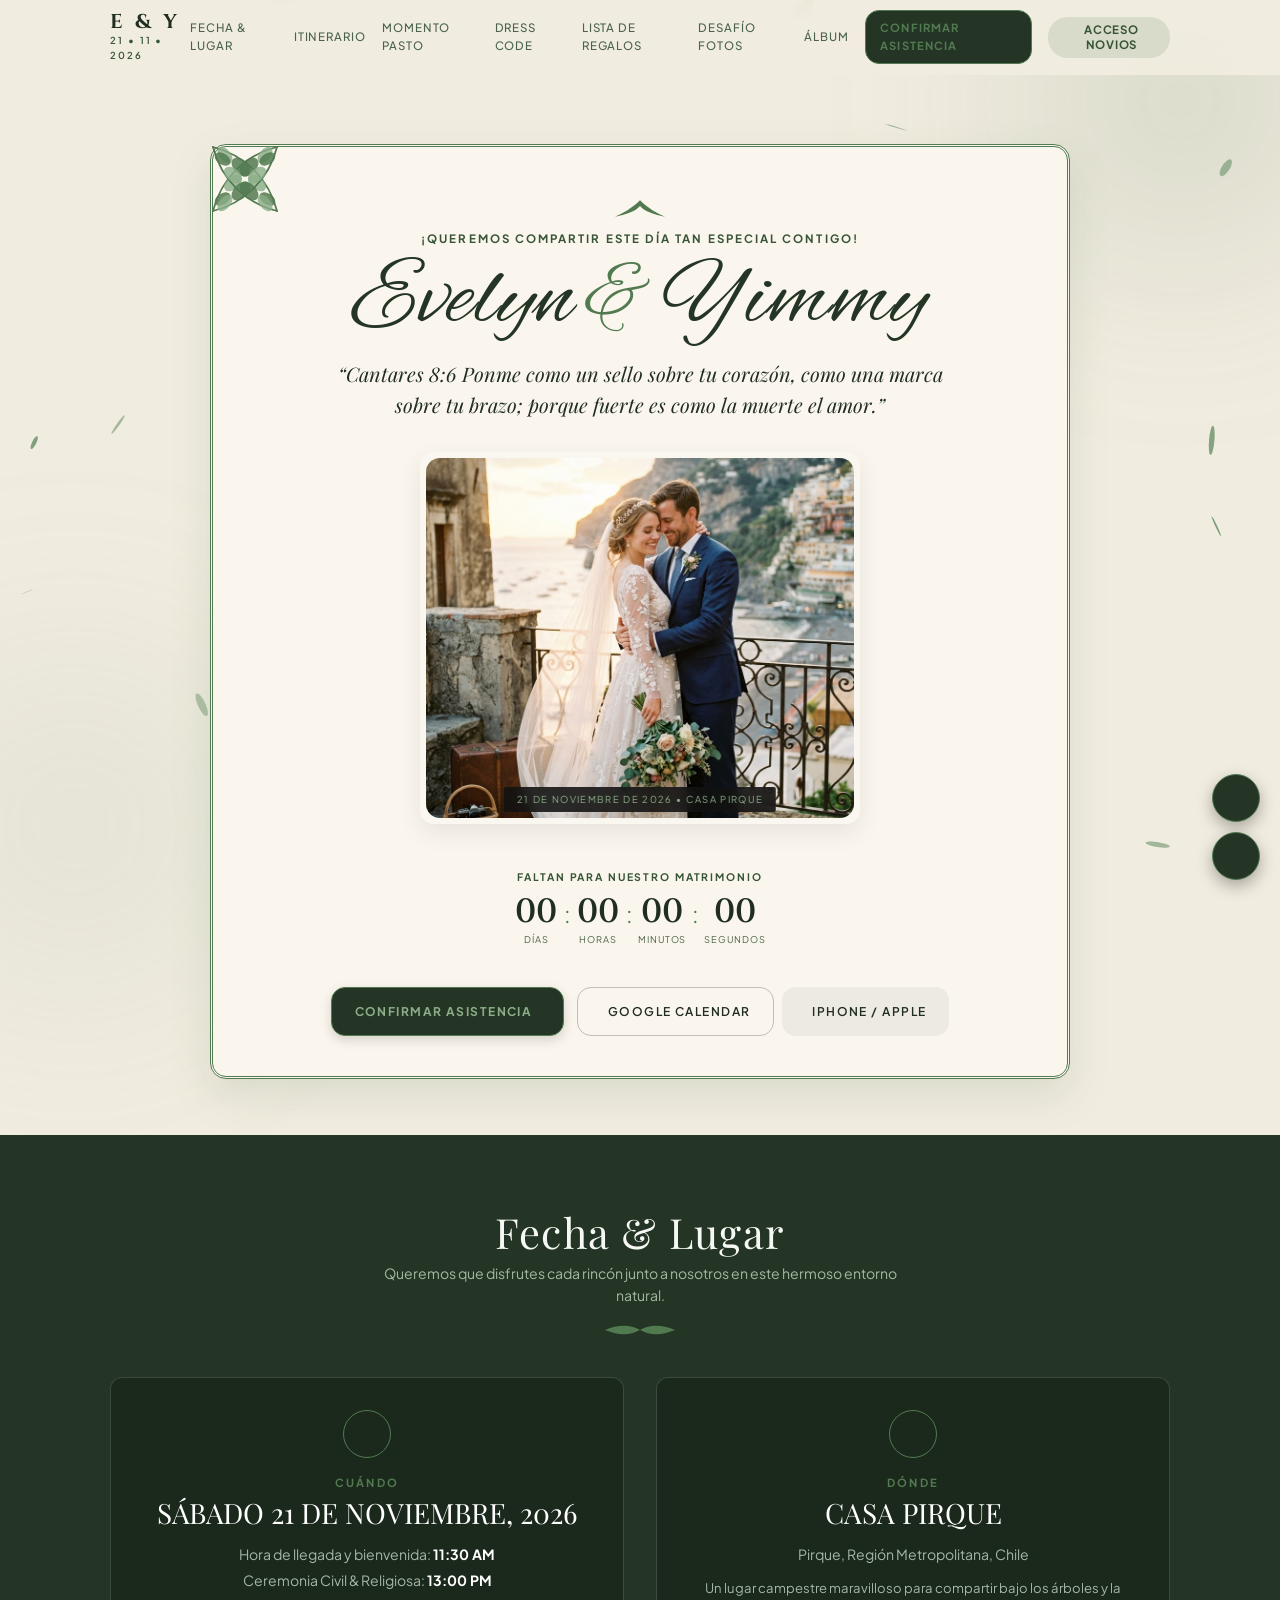
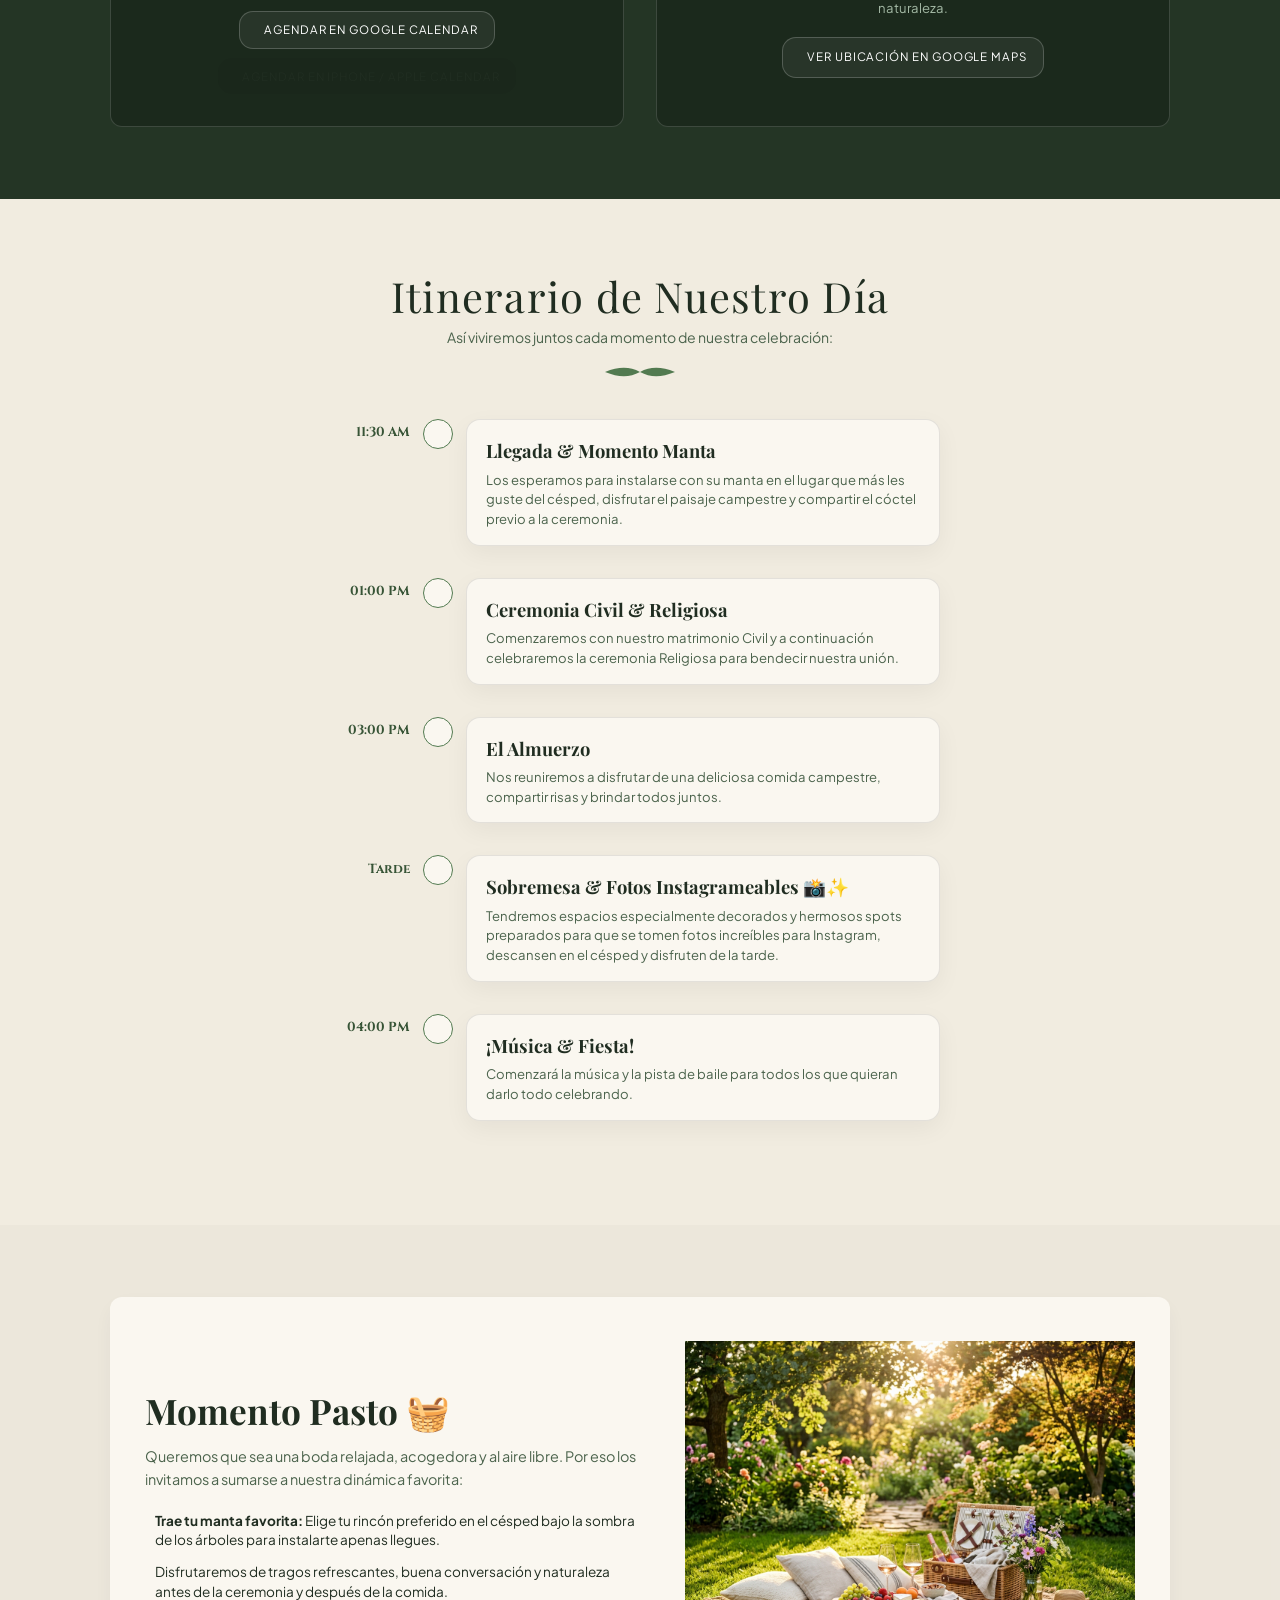
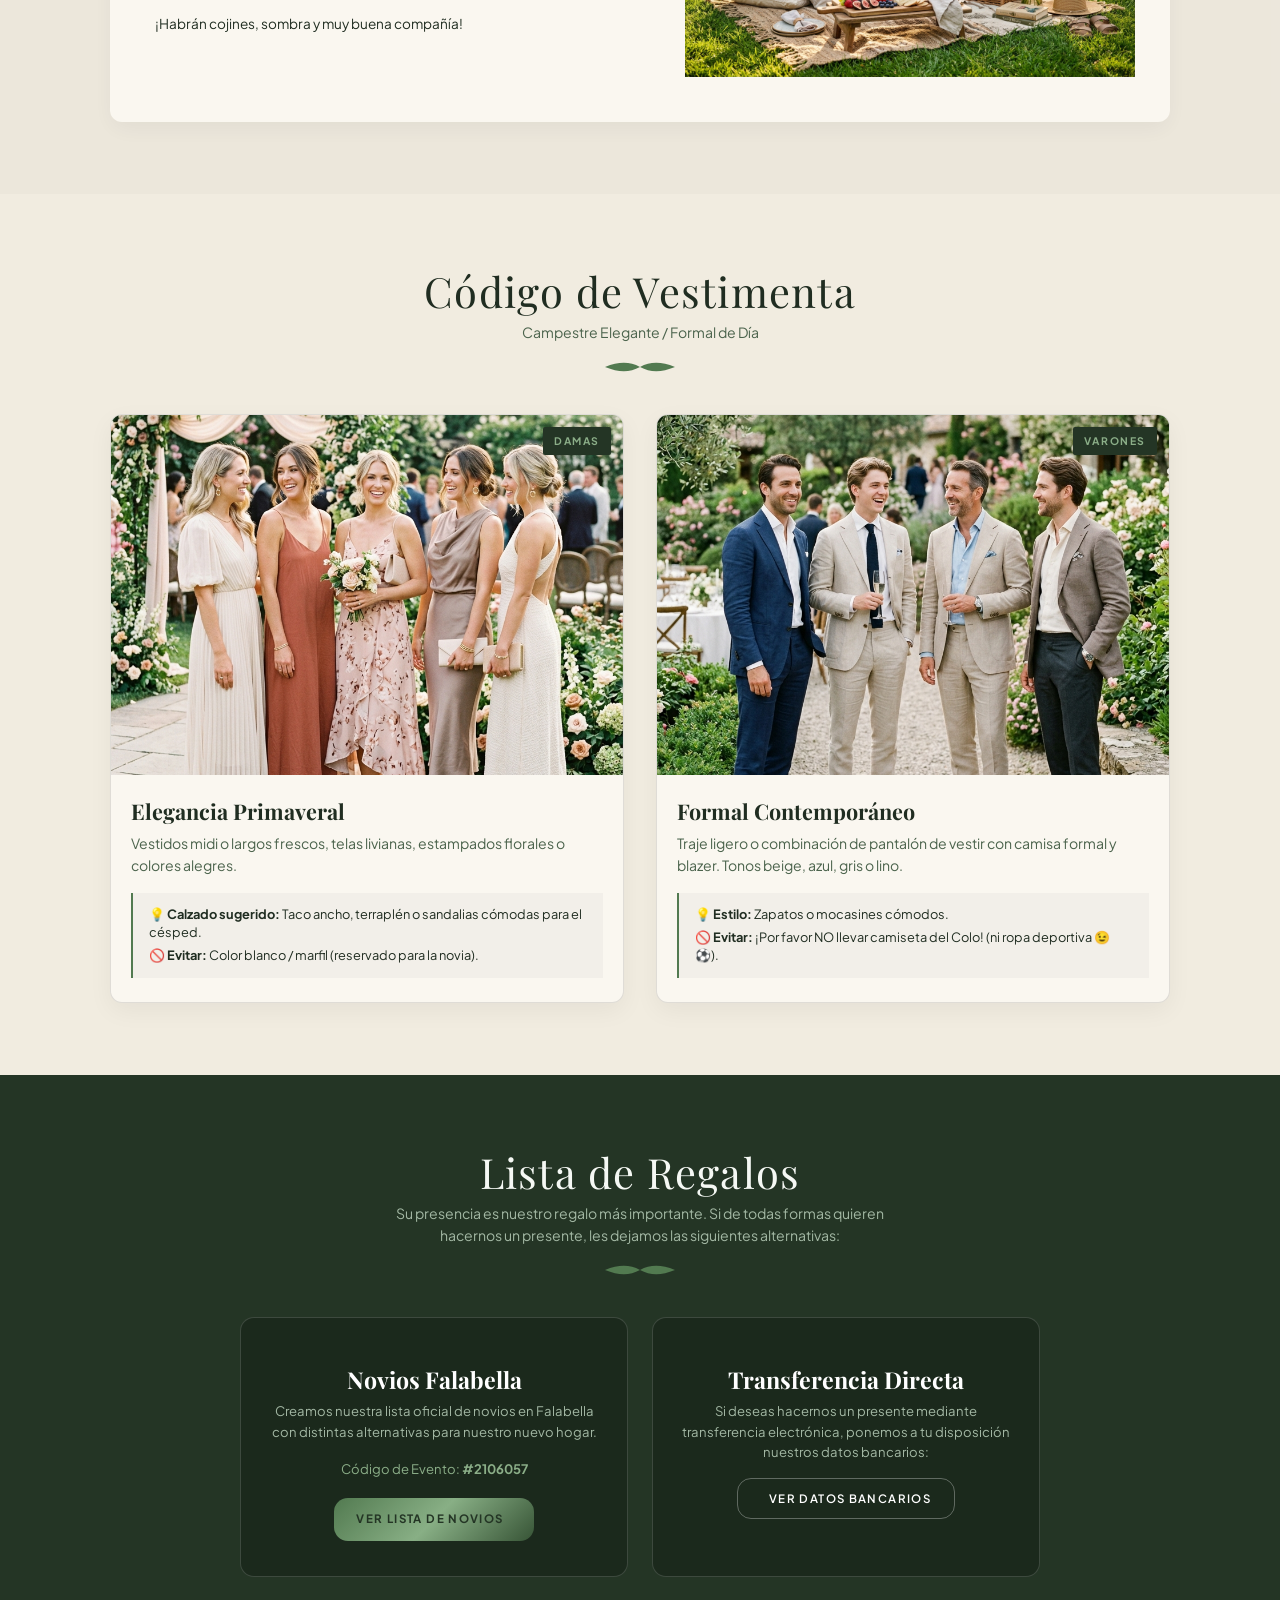
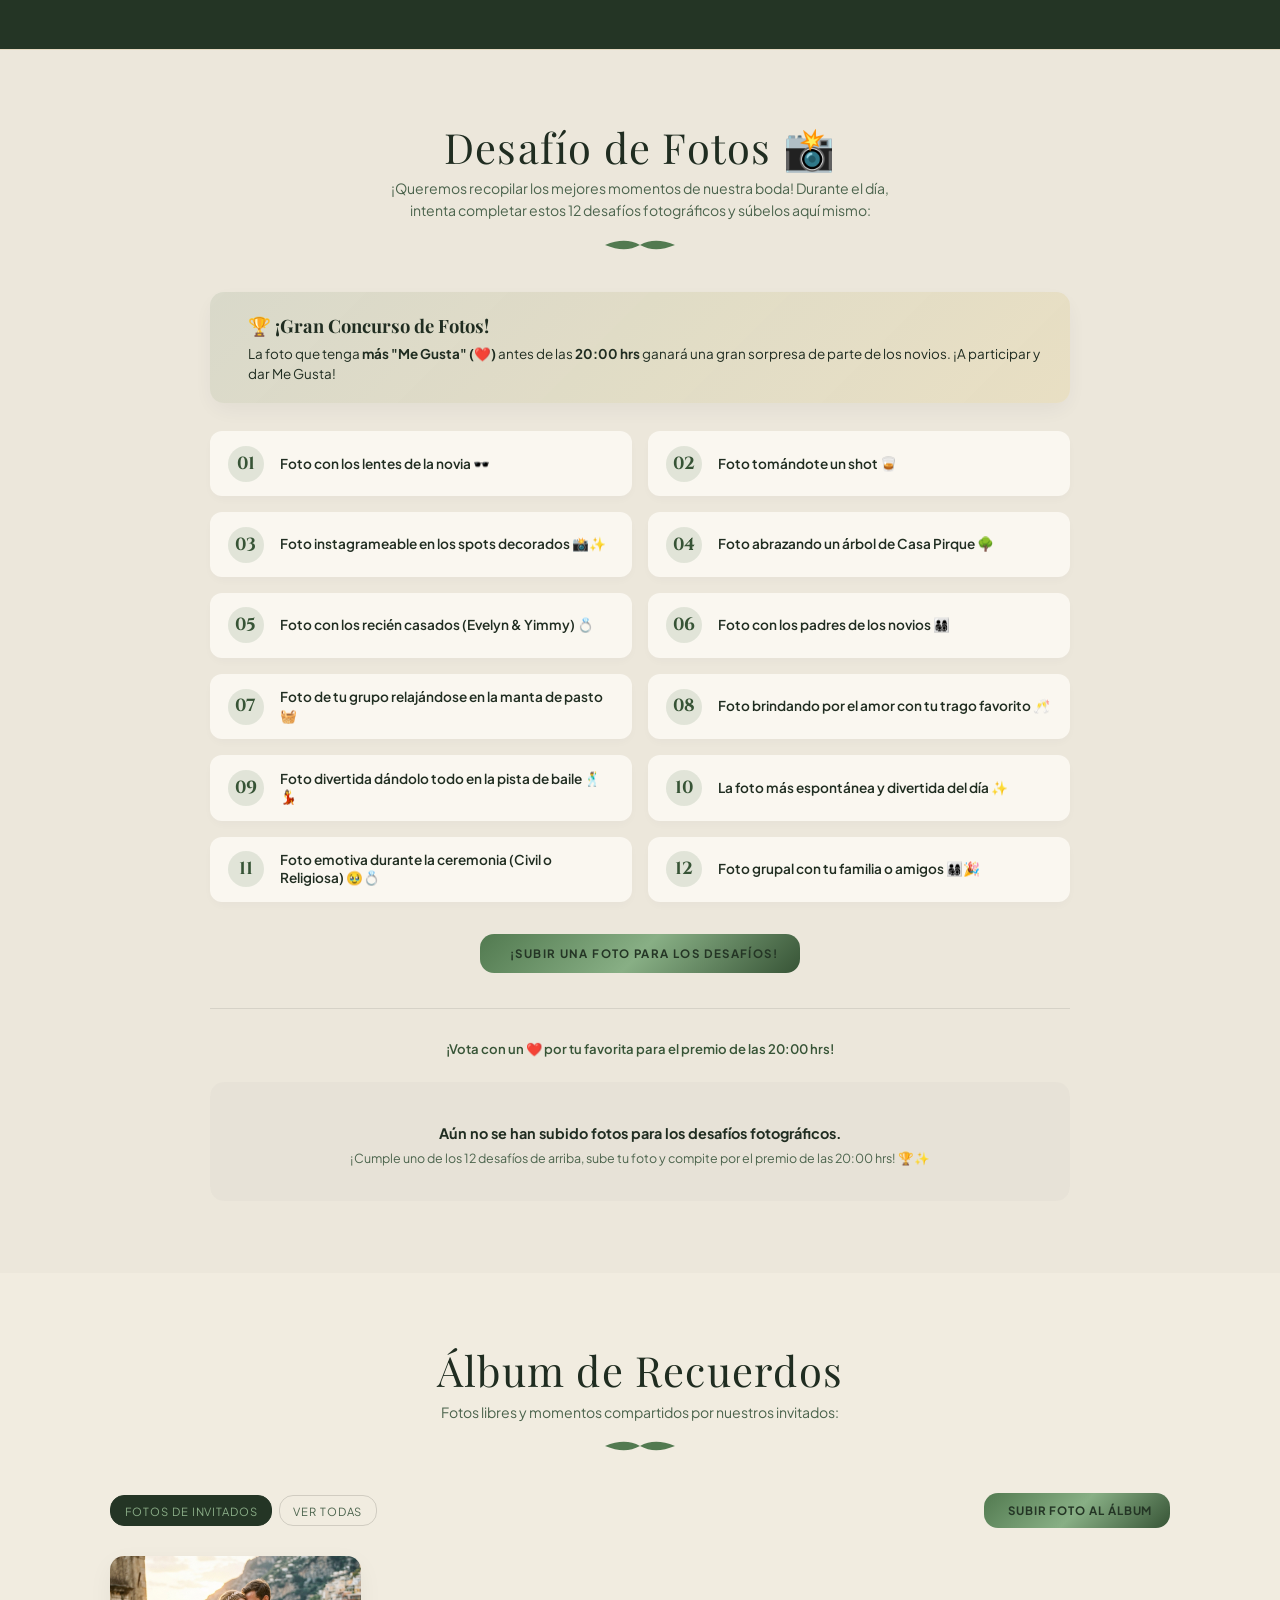
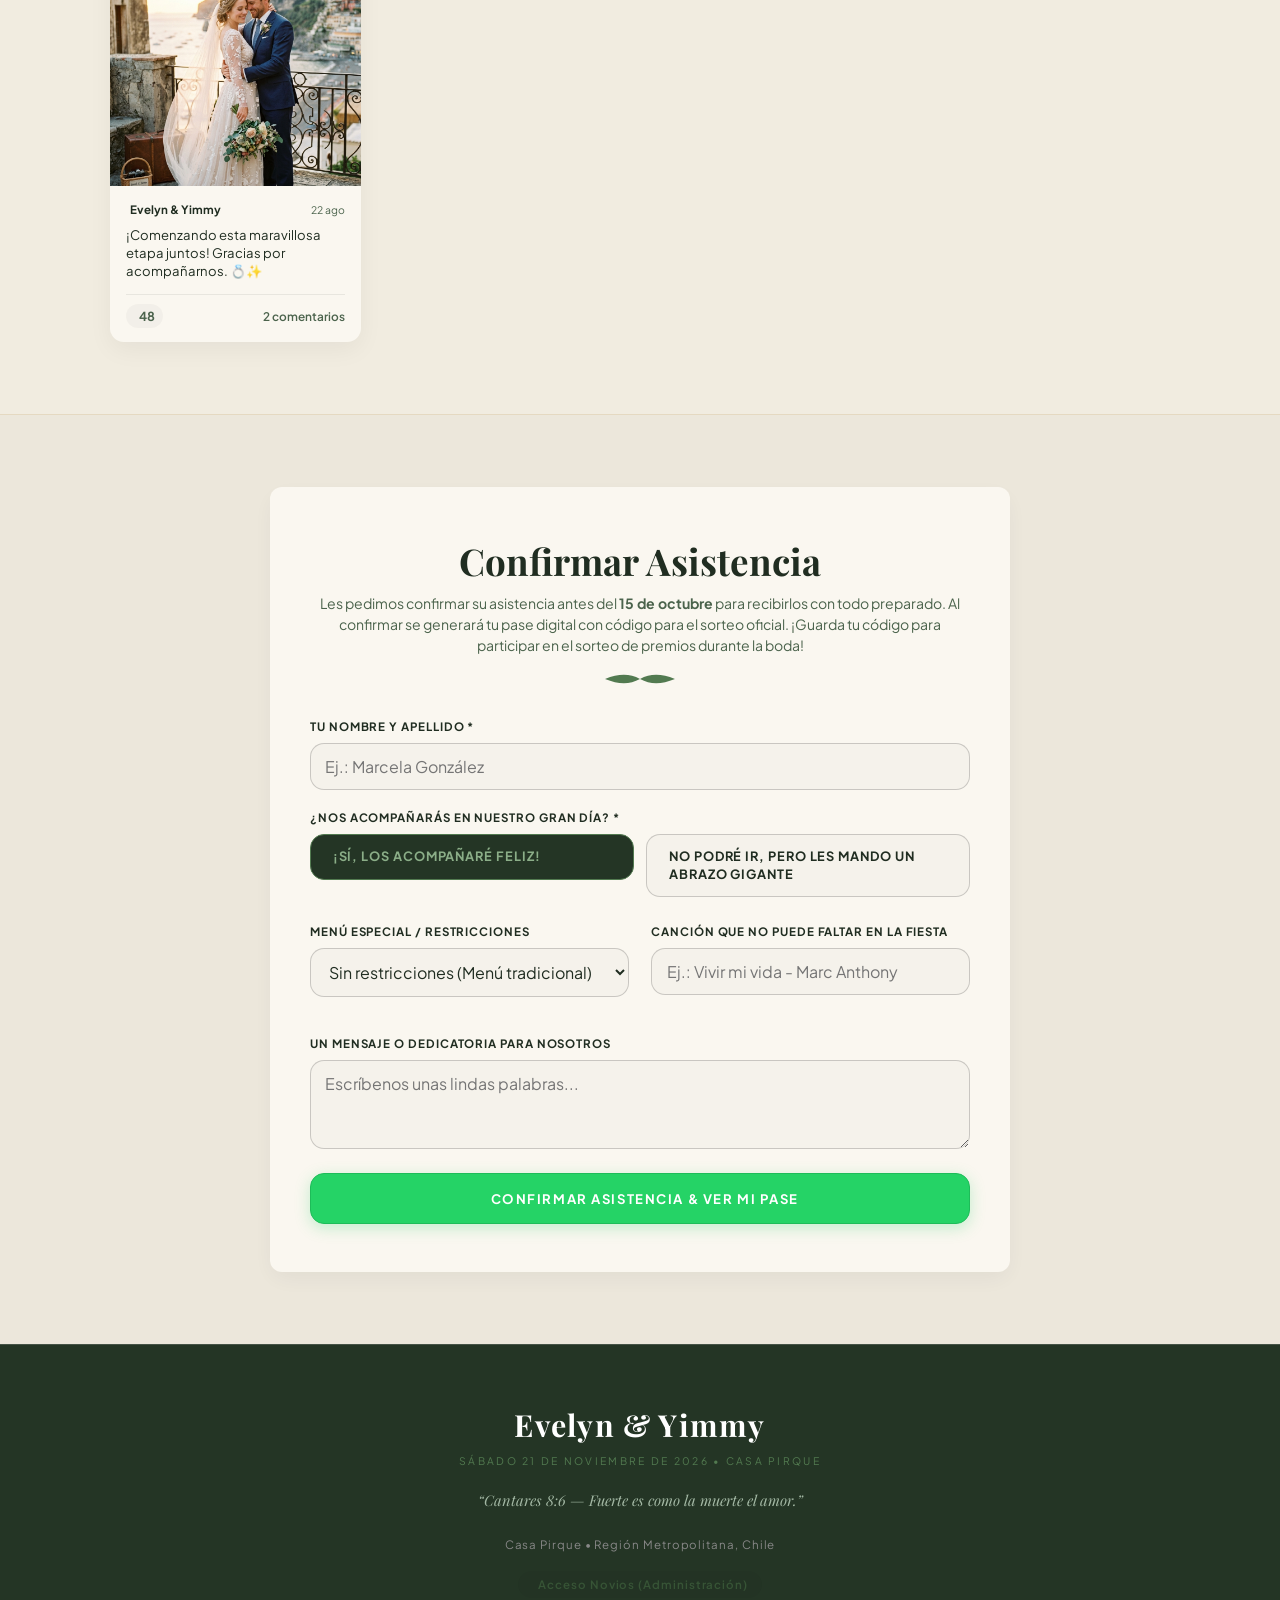
==== index.html @ 360b090f "Panel de Novios con clave pastox, registro de invitados (1 o 2 pases), generacion de links personali" ====
<!DOCTYPE html>
<html lang="es">
<head>
  <meta charset="UTF-8">
  <meta name="viewport" content="width=device-width, initial-scale=1.0">
  <title>Evelyn & Yimmy — Nuestro Matrimonio | Invitación Oficial</title>
  <meta name="description" content="Te invitamos a celebrar nuestro matrimonio. Evelyn López y Yimmy Salgado. Sábado 21 de Noviembre de 2026 en Casa Pirque.">

  <!-- Google Fonts: Italiana, Cinzel, Pinyon Script, Cormorant Garamond, Great Vibes, Alex Brush, Playfair Display, Plus Jakarta Sans -->
  <link rel="preconnect" href="https://fonts.googleapis.com">
  <link rel="preconnect" href="https://fonts.gstatic.com" crossorigin>
  <link href="https://fonts.googleapis.com/css2?family=Alex+Brush&family=Cinzel:wght@400;500;600;700;800&family=Cormorant+Garamond:ital,wght@0,400;0,600;0,700;1,400&family=Great+Vibes&family=Italiana&family=Pinyon+Script&family=Playfair+Display:ital,wght@0,400;0,600;0,700;1,400&family=Plus+Jakarta+Sans:wght@300;400;500;600;700&display=swap" rel="stylesheet">

  <!-- Remix Icon -->
  <link rel="stylesheet" href="https://cdn.jsdelivr.net/npm/remixicon@4.2.0/fonts/remixicon.css">

  <!-- Main Stylesheet -->
  <link rel="stylesheet" href="css/styles.css">

  <!-- Favicon -->
  <link rel="icon" type="image/svg+xml" href="data:image/svg+xml,<svg xmlns='http://www.w3.org/2000/svg' viewBox='0 0 100 100'><text y='.9em' font-size='90'>💍</text></svg>">
</head>
<body class="vogue-theme theme-campestre">

  <!-- Interactive Atmosphere Canvas (Drifting Eucalyptus Leaves) -->
  <canvas id="particle-canvas" class="particle-canvas" aria-hidden="true"></canvas>

  <!-- Background Ambient Glow -->
  <div class="ambient-glow glow-1"></div>
  <div class="ambient-glow glow-2"></div>

  <!-- Floating Controls -->
  <aside class="floating-dock" aria-label="Controles rápidos">
    <button id="btn-music-toggle" class="dock-btn music-btn" title="Música ambiental" aria-label="Reproducir música">
      <i class="ri-disc-line spin-icon"></i>
    </button>
    <a href="#rsvp" class="dock-btn rsvp-quick-btn" title="Confirmar Asistencia" aria-label="RSVP">
      <i class="ri-mail-heart-line"></i>
    </a>
  </aside>

  <!-- Navigation Bar -->
  <header class="vogue-header" id="navbar">
    <div class="header-inner">
      <a href="#" class="brand-monogram">
        <span class="brand-initials">E & Y</span>
        <span class="brand-tagline">21 • 11 • 2026</span>
      </a>

      <nav class="nav-links" id="nav-menu">
        <a href="#fecha-lugar" class="nav-item">Fecha & Lugar</a>
        <a href="#itinerario" class="nav-item">Itinerario</a>
        <a href="#pasto" class="nav-item">Momento Pasto</a>
        <a href="#dresscode" class="nav-item">Dress Code</a>
        <a href="#regalos" class="nav-item">Lista de Regalos</a>
        <a href="#desafios" class="nav-item">Desafío Fotos</a>
        <a href="#galeria" class="nav-item">Álbum</a>
        <a href="#rsvp" class="nav-btn-rsvp">Confirmar Asistencia</a>
        <button class="nav-btn-admin" id="btn-navbar-admin" title="Panel exclusivo para los novios">
          <i class="ri-lock-line"></i> Acceso Novios
        </button>
      </nav>

      <button class="mobile-toggle" id="btn-mobile-toggle" aria-label="Abrir menú">
        <i class="ri-menu-3-line"></i>
      </button>
    </div>
  </header>

  <!-- Mobile Overlay Drawer -->
  <div class="mobile-drawer" id="mobile-drawer">
    <button class="mobile-close" id="btn-mobile-close" aria-label="Cerrar menú">
      <i class="ri-close-line"></i>
    </button>
    <div class="drawer-header">
      <span class="drawer-script">Evelyn & Yimmy</span>
      <span class="drawer-sub">¡Nos Casamos!</span>
    </div>

    <ul class="drawer-nav">
      <li><a href="#fecha-lugar" class="drawer-link">Fecha & Ubicación</a></li>
      <li><a href="#itinerario" class="drawer-link">Itinerario del Día</a></li>
      <li><a href="#pasto" class="drawer-link">Momento Pasto 🧺</a></li>
      <li><a href="#dresscode" class="drawer-link">Código de Vestimenta</a></li>
      <li><a href="#regalos" class="drawer-link">Lista de Regalos 🎁</a></li>
      <li><a href="#desafios" class="drawer-link">Desafío de Fotos 📸</a></li>
      <li><a href="#galeria" class="drawer-link">Álbum de Recuerdos</a></li>
      <li><a href="#rsvp" class="drawer-cta">Confirmar Asistencia (RSVP)</a></li>
      <li>
        <button class="drawer-admin-btn" id="btn-drawer-admin">
          <i class="ri-lock-line"></i> 💍 Acceso Novios (Administración)
        </button>
      </li>
    </ul>
  </div>

  <main>
    <!-- HERO / PORTADA -->
    <section class="hero-cover" id="hero">
      <div class="hero-border-frame">
        <!-- Theme Decorative Corner Ornaments -->
        <div class="frame-ornament corner-tl" aria-hidden="true"></div>
        <div class="frame-ornament corner-tr" aria-hidden="true"></div>
        <div class="frame-ornament corner-bl" aria-hidden="true"></div>
        <div class="frame-ornament corner-br" aria-hidden="true"></div>
        <div class="hero-theme-crest" aria-hidden="true"></div>
        
        <div class="hero-headline-wrapper">
          <p class="hero-kicker">¡QUEREMOS COMPARTIR ESTE DÍA TAN ESPECIAL CONTIGO!</p>
          <h1 class="hero-title">
            <span class="title-name">Evelyn</span>
            <span class="title-amp">&amp;</span>
            <span class="title-name">Yimmy</span>
          </h1>
          <p class="hero-biblical-verse">
            “Cantares 8:6 Ponme como un sello sobre tu corazón, como una marca sobre tu brazo; porque fuerte es como la muerte el amor.”
          </p>
        </div>

        <!-- Foto de los Novios -->
        <div class="hero-image-showcase">
          <div class="editorial-frame">
            <img src="assets/images/couple_portrait.jpg" alt="Evelyn y Yimmy" class="hero-photo">
            <div class="frame-tag">21 DE NOVIEMBRE DE 2026 • CASA PIRQUE</div>
          </div>
        </div>

        <!-- Contador Regresivo -->
        <div class="countdown-editorial">
          <p class="countdown-label">FALTAN PARA NUESTRO MATRIMONIO</p>
          <div class="countdown-grid">
            <div class="cd-cell">
              <span class="cd-num" id="cd-days">00</span>
              <span class="cd-txt">Días</span>
            </div>
            <span class="cd-colon">:</span>
            <div class="cd-cell">
              <span class="cd-num" id="cd-hours">00</span>
              <span class="cd-txt">Horas</span>
            </div>
            <span class="cd-colon">:</span>
            <div class="cd-cell">
              <span class="cd-num" id="cd-minutes">00</span>
              <span class="cd-txt">Minutos</span>
            </div>
            <span class="cd-colon">:</span>
            <div class="cd-cell">
              <span class="cd-num" id="cd-seconds">00</span>
              <span class="cd-txt">Segundos</span>
            </div>
          </div>
        </div>

        <!-- Botones de Acción -->
        <div class="hero-actions">
          <a href="#rsvp" class="btn-vogue-primary">
            <span>Confirmar Asistencia</span>
            <i class="ri-arrow-right-up-line"></i>
          </a>
          <div class="hero-cal-buttons">
            <button id="btn-google-cal-hero" class="btn-vogue-secondary">
              <i class="ri-google-fill"></i>
              <span>Google Calendar</span>
            </button>
            <button id="btn-apple-cal-hero" class="btn-vogue-secondary btn-apple-cal">
              <i class="ri-apple-fill"></i>
              <span>iPhone / Apple</span>
            </button>
          </div>
        </div>
      </div>
    </section>

    <!-- SECTION: FECHA & LUGAR -->
    <section class="section-editorial section-dark reveal" id="fecha-lugar">
      <div class="container">
        <div class="section-header">
          <h2 class="section-title">Fecha &amp; Lugar</h2>
          <p class="section-subtitle">Queremos que disfrutes cada rincón junto a nosotros en este hermoso entorno natural.</p>
          <div class="title-divider"></div>
        </div>

        <div class="venue-editorial-grid">
          <!-- Tarjeta Fecha -->
          <div class="editorial-card date-card">
            <div class="card-icon-header">
              <i class="ri-calendar-event-line"></i>
            </div>
            <h3 class="card-headline">Cuándo</h3>
            <p class="card-big-text">SÁBADO 21 DE NOVIEMBRE, 2026</p>
            <p class="card-detail">Hora de llegada y bienvenida: <strong>11:30 AM</strong></p>
            <p class="card-detail">Ceremonia Civil &amp; Religiosa: <strong>13:00 PM</strong></p>
            <div class="card-calendar-actions">
              <button class="btn-card-action" id="btn-google-cal">
                <i class="ri-google-fill"></i> Agendar en Google Calendar
              </button>
              <button class="btn-card-action btn-card-apple" id="btn-apple-cal">
                <i class="ri-apple-fill"></i> Agendar en iPhone / Apple Calendar
              </button>
            </div>
          </div>

          <!-- Tarjeta Ubicación -->
          <div class="editorial-card location-card">
            <div class="card-icon-header">
              <i class="ri-map-pin-2-line"></i>
            </div>
            <h3 class="card-headline">Dónde</h3>
            <p class="card-big-text">CASA PIRQUE</p>
            <p class="card-detail">Pirque, Región Metropolitana, Chile</p>
            <p class="card-subtext">Un lugar campestre maravilloso para compartir bajo los árboles y la naturaleza.</p>
            <div class="card-calendar-actions">
              <a href="https://maps.app.goo.gl/8gNhkzaojtvb8rRaA?g_st=aw" target="_blank" rel="noopener" class="btn-card-action">
                <i class="ri-map-pin-user-line"></i> Ver Ubicación en Google Maps
              </a>
            </div>
          </div>
        </div>
      </div>
    </section>

    <!-- SECTION: ITINERARIO -->
    <section class="section-editorial reveal" id="itinerario">
      <div class="container">
        <div class="section-header">
          <h2 class="section-title">Itinerario de Nuestro Día</h2>
          <p class="section-subtitle">Así viviremos juntos cada momento de nuestra celebración:</p>
          <div class="title-divider"></div>
        </div>

        <div class="timeline-vogue">
          <!-- 11:30 AM -->
          <div class="timeline-item">
            <div class="timeline-time">11:30 AM</div>
            <div class="timeline-bullet"><i class="ri-sun-line"></i></div>
            <div class="timeline-content">
              <h4 class="t-title">Llegada &amp; Momento Manta</h4>
              <p class="t-desc">Los esperamos para instalarse con su manta en el lugar que más les guste del césped, disfrutar el paisaje campestre y compartir el cóctel previo a la ceremonia.</p>
            </div>
          </div>

          <!-- 13:00 PM -->
          <div class="timeline-item">
            <div class="timeline-time">01:00 PM</div>
            <div class="timeline-bullet"><i class="ri-hearts-line"></i></div>
            <div class="timeline-content">
              <h4 class="t-title">Ceremonia Civil &amp; Religiosa</h4>
              <p class="t-desc">Comenzaremos con nuestro matrimonio Civil y a continuación celebraremos la ceremonia Religiosa para bendecir nuestra unión.</p>
            </div>
          </div>

          <!-- 15:00 PM -->
          <div class="timeline-item">
            <div class="timeline-time">03:00 PM</div>
            <div class="timeline-bullet"><i class="ri-restaurant-2-line"></i></div>
            <div class="timeline-content">
              <h4 class="t-title">El Almuerzo</h4>
              <p class="t-desc">Nos reuniremos a disfrutar de una deliciosa comida campestre, compartir risas y brindar todos juntos.</p>
            </div>
          </div>

          <!-- Tarde / Fotos Instagrameables -->
          <div class="timeline-item">
            <div class="timeline-time">Tarde</div>
            <div class="timeline-bullet"><i class="ri-camera-lens-line"></i></div>
            <div class="timeline-content">
              <h4 class="t-title">Sobremesa &amp; Fotos Instagrameables 📸✨</h4>
              <p class="t-desc">Tendremos espacios especialmente decorados y hermosos spots preparados para que se tomen fotos increíbles para Instagram, descansen en el césped y disfruten de la tarde.</p>
            </div>
          </div>

          <!-- 16:00 PM -->
          <div class="timeline-item">
            <div class="timeline-time">04:00 PM</div>
            <div class="timeline-bullet"><i class="ri-music-fill"></i></div>
            <div class="timeline-content">
              <h4 class="t-title">¡Música &amp; Fiesta!</h4>
              <p class="t-desc">Comenzará la música y la pista de baile para todos los que quieran darlo todo celebrando.</p>
            </div>
          </div>
        </div>
      </div>
    </section>

    <!-- SECTION: MOMENTO PASTO -->
    <section class="section-editorial section-picnic reveal" id="pasto">
      <div class="container">
        <div class="picnic-card-box">
          <div class="picnic-text-side">
            <h2 class="picnic-heading">Momento Pasto 🧺</h2>
            <p class="picnic-p">
              Queremos que sea una boda relajada, acogedora y al aire libre. Por eso los invitamos a sumarse a nuestra dinámica favorita:
            </p>
            <div class="picnic-feature-list">
              <div class="picnic-item">
                <i class="ri-checkbox-circle-line"></i>
                <span><strong>Trae tu manta favorita:</strong> Elige tu rincón preferido en el césped bajo la sombra de los árboles para instalarte apenas llegues.</span>
              </div>
              <div class="picnic-item">
                <i class="ri-checkbox-circle-line"></i>
                <span>Disfrutaremos de tragos refrescantes, buena conversación y naturaleza antes de la ceremonia y después de la comida.</span>
              </div>
              <div class="picnic-item">
                <i class="ri-checkbox-circle-line"></i>
                <span>¡Habrán cojines, sombra y muy buena compañía!</span>
              </div>
            </div>
          </div>
          <div class="picnic-image-side">
            <img src="assets/images/picnic_lawn.jpg" alt="Momento Manta y Picnic">
          </div>
        </div>
      </div>
    </section>

    <!-- SECTION: DRESS CODE -->
    <section class="section-editorial reveal" id="dresscode">
      <div class="container">
        <div class="section-header">
          <h2 class="section-title">Código de Vestimenta</h2>
          <p class="section-subtitle">Campestre Elegante / Formal de Día</p>
          <div class="title-divider"></div>
        </div>

        <div class="lookbook-grid">
          <!-- Damas -->
          <div class="lookbook-card">
            <div class="lookbook-img-frame">
              <img src="assets/images/dresscode_women.jpg" alt="Vestimenta Damas" class="lookbook-img">
              <span class="lookbook-tag">DAMAS</span>
            </div>
            <div class="lookbook-body">
              <h3 class="lookbook-name">Elegancia Primaveral</h3>
              <p class="lookbook-desc">
                Vestidos midi o largos frescos, telas livianas, estampados florales o colores alegres.
              </p>
              <div class="lookbook-tips">
                <p><strong>💡 Calzado sugerido:</strong> Taco ancho, terraplén o sandalias cómodas para el césped.</p>
                <p><strong>🚫 Evitar:</strong> Color blanco / marfil (reservado para la novia).</p>
              </div>
            </div>
          </div>

          <!-- Varones -->
          <div class="lookbook-card">
            <div class="lookbook-img-frame">
              <img src="assets/images/dresscode_men.jpg" alt="Vestimenta Varones" class="lookbook-img">
              <span class="lookbook-tag">VARONES</span>
            </div>
            <div class="lookbook-body">
              <h3 class="lookbook-name">Formal Contemporáneo</h3>
              <p class="lookbook-desc">
                Traje ligero o combinación de pantalón de vestir con camisa formal y blazer. Tonos beige, azul, gris o lino.
              </p>
              <div class="lookbook-tips">
                <p><strong>💡 Estilo:</strong> Zapatos o mocasines cómodos.</p>
                <p><strong>🚫 Evitar:</strong> ¡Por favor NO llevar camiseta del Colo! (ni ropa deportiva 😉⚽).</p>
              </div>
            </div>
          </div>
        </div>
      </div>
    </section>

    <!-- SECTION: LISTA DE REGALOS -->
    <section class="section-editorial section-dark reveal" id="regalos">
      <div class="container">
        <div class="section-header">
          <h2 class="section-title">Lista de Regalos</h2>
          <p class="section-subtitle">Su presencia es nuestro regalo más importante. Si de todas formas quieren hacernos un presente, les dejamos las siguientes alternativas:</p>
          <div class="title-divider"></div>
        </div>

        <div class="registry-grid">
          <!-- Lista Online Falabella -->
          <div class="registry-card">
            <div class="registry-badge"><i class="ri-gift-2-line"></i></div>
            <h3 class="registry-title">Novios Falabella</h3>
            <p class="registry-text">Creamos nuestra lista oficial de novios en Falabella con distintas alternativas para nuestro nuevo hogar.</p>
            <p class="registry-code">Código de Evento: <strong>#2106057</strong></p>
            <a href="https://novios.falabella.com/info-evento/evento?codigoEvento=2106057" target="_blank" rel="noopener" class="btn-vogue-gold">
              <span>Ver Lista de Novios</span>
              <i class="ri-external-link-line"></i>
            </a>
          </div>

          <!-- Transferencia Directa -->
          <div class="registry-card">
            <div class="registry-badge"><i class="ri-bank-card-line"></i></div>
            <h3 class="registry-title">Transferencia Directa</h3>
            <p class="registry-text">
              Si deseas hacernos un presente mediante transferencia electrónica, ponemos a tu disposición nuestros datos bancarios:
            </p>
            <button class="btn-vogue-outline" id="btn-show-bank">
              <i class="ri-file-copy-line"></i>
              <span>Ver Datos Bancarios</span>
            </button>
          </div>
        </div>
      </div>
    </section>

    <!-- SECTION: DESAFÍO DE FOTOS -->
    <section class="section-editorial section-challenge reveal" id="desafios">
      <div class="container">
        <div class="section-header">
          <h2 class="section-title">Desafío de Fotos 📸</h2>
          <p class="section-subtitle">¡Queremos recopilar los mejores momentos de nuestra boda! Durante el día, intenta completar estos 12 desafíos fotográficos y súbelos aquí mismo:</p>
          <div class="title-divider"></div>
        </div>

        <div class="challenge-box">
          <!-- Banner Concurso Sorpresa -->
          <div class="challenge-contest-banner">
            <i class="ri-trophy-line trophy-icon"></i>
            <div class="contest-text">
              <h4>🏆 ¡Gran Concurso de Fotos!</h4>
              <p>La foto que tenga <strong>más "Me Gusta" (❤️)</strong> antes de las <strong>20:00 hrs</strong> ganará una gran sorpresa de parte de los novios. ¡A participar y dar Me Gusta!</p>
            </div>
          </div>

          <div class="challenge-grid">
            <div class="challenge-card"><span class="ch-num">01</span><p class="ch-text">Foto con los lentes de la novia 🕶️</p></div>
            <div class="challenge-card"><span class="ch-num">02</span><p class="ch-text">Foto tomándote un shot 🥃</p></div>
            <div class="challenge-card"><span class="ch-num">03</span><p class="ch-text">Foto instagrameable en los spots decorados 📸✨</p></div>
            <div class="challenge-card"><span class="ch-num">04</span><p class="ch-text">Foto abrazando un árbol de Casa Pirque 🌳</p></div>
            <div class="challenge-card"><span class="ch-num">05</span><p class="ch-text">Foto con los recién casados (Evelyn &amp; Yimmy) 💍</p></div>
            <div class="challenge-card"><span class="ch-num">06</span><p class="ch-text">Foto con los padres de los novios 👨‍👩‍👧‍👦</p></div>
            <div class="challenge-card"><span class="ch-num">07</span><p class="ch-text">Foto de tu grupo relajándose en la manta de pasto 🧺</p></div>
            <div class="challenge-card"><span class="ch-num">08</span><p class="ch-text">Foto brindando por el amor con tu trago favorito 🥂</p></div>
            <div class="challenge-card"><span class="ch-num">09</span><p class="ch-text">Foto divertida dándolo todo en la pista de baile 🕺💃</p></div>
            <div class="challenge-card"><span class="ch-num">10</span><p class="ch-text">La foto más espontánea y divertida del día ✨</p></div>
            <div class="challenge-card"><span class="ch-num">11</span><p class="ch-text">Foto emotiva durante la ceremonia (Civil o Religiosa) 🥹💍</p></div>
            <div class="challenge-card"><span class="ch-num">12</span><p class="ch-text">Foto grupal con tu familia o amigos 👨‍👩‍👧‍👦🎉</p></div>
          </div>
          
          <div class="challenge-cta">
            <button class="btn-vogue-gold" id="btn-challenge-upload">
              <i class="ri-camera-lens-line"></i>
              <span>¡Subir una Foto para los Desafíos!</span>
            </button>
          </div>

          <!-- Galería Exclusiva de Fotos de Desafíos -->
          <div class="challenge-gallery-container">
            <p class="challenge-gallery-sub">¡Vota con un ❤️ por tu favorita para el premio de las 20:00 hrs!</p>
            <div class="gallery-masonry" id="challenge-gallery-grid">
              <!-- Rendered dynamically by gallery.js -->
            </div>
          </div>

        </div>
      </div>
    </section>

    <!-- SECTION: ÁLBUM DE FOTOS (FOTOS DE INVITADOS) -->
    <section class="section-editorial reveal" id="galeria">
      <div class="container">
        <div class="section-header">
          <h2 class="section-title">Álbum de Recuerdos</h2>
          <p class="section-subtitle">Fotos libres y momentos compartidos por nuestros invitados:</p>
          <div class="title-divider"></div>
        </div>

        <div class="gallery-controls">
          <div class="gallery-filters" id="gallery-filters">
            <button class="filter-btn active" data-filter="invitados">Fotos de Invitados</button>
            <button class="filter-btn" data-filter="all">Ver Todas</button>
          </div>
          <button class="btn-upload-photo" id="btn-open-upload">
            <i class="ri-upload-cloud-2-line"></i>
            <span>Subir Foto al Álbum</span>
          </button>
        </div>

        <div class="gallery-masonry" id="gallery-grid">
          <!-- Rendered by gallery.js -->
        </div>
      </div>
    </section>

    <!-- SECTION: RSVP (CONFIRMACIÓN DE ASISTENCIA) -->
    <section class="section-editorial section-rsvp reveal" id="rsvp">
      <div class="container">
        <div class="rsvp-editorial-wrapper">
          <div class="rsvp-header-box">
            <h2 class="rsvp-title">Confirmar Asistencia</h2>
            <p class="rsvp-lead">Les pedimos confirmar su asistencia antes del <strong>15 de octubre</strong> para recibirlos con todo preparado. Al confirmar se generará tu pase digital con código para el sorteo oficial. ¡Guarda tu código para participar en el sorteo de premios durante la boda!</p>
            <div class="title-divider"></div>
          </div>

          <!-- Banner de Invitación Personalizada (si viene por link) -->
          <div class="personalized-invitation-badge" id="personalized-invitation-badge" style="display: none;">
            <i class="ri-mail-open-line"></i>
            <div class="badge-text-box">
              <span class="badge-kicker">INVITACIÓN ESPECIAL PARA:</span>
              <h4 class="badge-guest-names" id="badge-guest-names">Invitado Especial</h4>
              <span class="badge-passes-info" id="badge-passes-info">Pase válido para 1 Persona</span>
            </div>
          </div>

          <form class="rsvp-form" id="rsvp-form" onsubmit="handleRsvpSubmit(event); return false;">
            <!-- INVITADO 1 -->
            <div class="form-group" id="group-guest-1">
              <label for="rsvp-name" id="lbl-rsvp-name">Tu Nombre y Apellido *</label>
              <input type="text" id="rsvp-name" name="name" placeholder="Ej.: Marcela González" required>
            </div>

            <!-- ASISTENCIA INVITADO 1 -->
            <div class="form-group">
              <label class="form-label" id="lbl-attendance-1">¿Nos acompañarás en nuestro gran día? *</label>
              <div class="attendance-radios">
                <label class="radio-card">
                  <input type="radio" name="attendance" value="si" checked>
                  <span class="radio-ui">
                    <i class="ri-check-line"></i>
                    <strong>¡Sí, los acompañaré feliz!</strong>
                  </span>
                </label>
                <label class="radio-card">
                  <input type="radio" name="attendance" value="no">
                  <span class="radio-ui">
                    <i class="ri-close-line"></i>
                    <strong>No podré ir, pero les mando un abrazo gigante</strong>
                  </span>
                </label>
              </div>
            </div>

            <!-- INVITADO 2 (SOLO SI LA INVITACIÓN ES PARA 2 PERSONAS) -->
            <div class="guest-2-container" id="guest-2-container" style="display: none; background: rgba(82, 122, 80, 0.08); border: 1px dashed var(--border-gold); padding: 1.2rem; border-radius: var(--border-radius-card); margin-bottom: 1.2rem;">
              <h4 style="font-family: var(--font-serif); font-size: 1.05rem; color: var(--text-main); margin-bottom: 0.8rem;">
                <i class="ri-user-add-line" style="color: var(--gold-dark);"></i> Datos de tu Acompañante / Pareja (Pase 2)
              </h4>
              <div class="form-group">
                <label for="rsvp-name-2">Nombre y Apellido del Acompañante *</label>
                <input type="text" id="rsvp-name-2" name="name_2" placeholder="Ej.: Roberto González">
              </div>
              <div class="form-group">
                <label class="form-label">¿Tu acompañante asistirá?</label>
                <div class="attendance-radios">
                  <label class="radio-card">
                    <input type="radio" name="attendance_2" value="si" checked>
                    <span class="radio-ui">
                      <i class="ri-check-line"></i>
                      <strong>¡Sí, asistirá feliz!</strong>
                    </span>
                  </label>
                  <label class="radio-card">
                    <input type="radio" name="attendance_2" value="no">
                    <span class="radio-ui">
                      <i class="ri-close-line"></i>
                      <strong>No podrá asistir</strong>
                    </span>
                  </label>
                </div>
              </div>
              <div class="form-group">
                <label for="rsvp-dietary-2">Menú de tu acompañante</label>
                <select id="rsvp-dietary-2" name="dietary_2">
                  <option value="ninguna">Sin restricciones (Menú tradicional)</option>
                  <option value="vegetariano">Vegetariano</option>
                  <option value="vegano">Vegano</option>
                  <option value="celiaco">Celíaco / Sin Gluten</option>
                  <option value="alergia">Alergia específica</option>
                </select>
              </div>
            </div>

            <div class="form-row" id="attendance-details-group">
              <div class="form-group">
                <label for="rsvp-dietary" id="lbl-rsvp-dietary">Menú Especial / Restricciones</label>
                <select id="rsvp-dietary" name="dietary">
                  <option value="ninguna">Sin restricciones (Menú tradicional)</option>
                  <option value="vegetariano">Vegetariano</option>
                  <option value="vegano">Vegano</option>
                  <option value="celiaco">Celíaco / Sin Gluten</option>
                  <option value="alergia">Alergia específica (indicar en dedicatoria)</option>
                </select>
              </div>
              <div class="form-group">
                <label for="rsvp-song">Canción que no puede faltar en la fiesta</label>
                <input type="text" id="rsvp-song" name="song" placeholder="Ej.: Vivir mi vida - Marc Anthony">
              </div>
            </div>

            <div class="form-group">
              <label for="rsvp-message">Un mensaje o dedicatoria para nosotros</label>
              <textarea id="rsvp-message" name="message" rows="3" placeholder="Escríbenos unas lindas palabras..."></textarea>
            </div>

            <div class="form-submit-row">
              <button type="button" class="btn-vogue-submit" id="btn-submit-rsvp-action" onclick="handleRsvpSubmit(event)">
                <i class="ri-check-double-line" style="font-size: 1.2rem;"></i>
                <span>Confirmar Asistencia &amp; Ver Mi Pase</span>
              </button>
            </div>
          </form>
        </div>
      </div>
    </section>
  </main>

  <!-- FOOTER -->
  <footer class="vogue-footer">
    <div class="container footer-content">
      <div class="footer-brand">
        <h3 class="footer-title">Evelyn &amp; Yimmy</h3>
        <p class="footer-subtitle">SÁBADO 21 DE NOVIEMBRE DE 2026 • CASA PIRQUE</p>
      </div>
      <p class="footer-quote">“Cantares 8:6 — Fuerte es como la muerte el amor.”</p>
      <div class="footer-credits">
        <p>Casa Pirque • Región Metropolitana, Chile</p>
        <button class="btn-admin-access" id="btn-open-admin" title="Acceso exclusivo para los novios">
          <i class="ri-lock-line"></i> Acceso Novios (Administración)
        </button>
      </div>
    </div>
  </footer>

  <!-- MODAL: DATOS BANCARIOS -->
  <div class="modal-overlay" id="bank-modal">
    <div class="modal-vogue-card">
      <button class="modal-close-btn" id="btn-close-bank" aria-label="Cerrar modal">
        <i class="ri-close-line"></i>
      </button>
      <div class="modal-header">
        <i class="ri-bank-card-2-line modal-icon"></i>
        <h3 class="modal-title">Datos para Transferencia Directa</h3>
        <p class="modal-desc">¡Muchísimas gracias por tu cariño y por celebrar con nosotros!</p>
      </div>
      <div class="bank-details-box">
        <div class="bank-row">
          <span class="bank-label">Banco:</span>
          <span class="bank-value">BancoEstado</span>
        </div>
        <div class="bank-row">
          <span class="bank-label">Tipo de Cuenta:</span>
          <span class="bank-value">Cuenta Vista</span>
        </div>
        <div class="bank-row">
          <span class="bank-label">N° de Cuenta:</span>
          <span class="bank-value">15789104</span>
        </div>
        <div class="bank-row">
          <span class="bank-label">RUT:</span>
          <span class="bank-value">15.789.104-9</span>
        </div>
        <div class="bank-row">
          <span class="bank-label">Titular:</span>
          <span class="bank-value">Yimmy Salgado</span>
        </div>
        <div class="bank-row">
          <span class="bank-label">Email:</span>
          <span class="bank-value">Yimsalgado@gmail.com</span>
        </div>
      </div>
      <button class="btn-copy-bank" id="btn-copy-bank-data">
        <i class="ri-file-copy-line"></i> Copiar Datos
      </button>
    </div>
  </div>

  <!-- MODAL: PASE DE ACCESO DIGITAL CON CÓDIGO DE SORTEO -->
  <div class="modal-overlay" id="guest-pass-modal">
    <div class="modal-vogue-card modal-pass-card">
      <button class="modal-close-btn" id="btn-close-pass-modal" aria-label="Cerrar modal">
        <i class="ri-close-line"></i>
      </button>
      
      <div class="pass-ticket-render" id="pass-ticket-render">
        <div class="ticket-top">
          <span class="ticket-sub">MATRIMONIO OFICIAL • PASE DE ENTRADA</span>
          <h3 class="ticket-title">Evelyn &amp; Yimmy</h3>
          <span class="ticket-date">SÁBADO 21 DE NOVIEMBRE DE 2026 • 11:30 AM</span>
        </div>
        <div class="ticket-divider-line"></div>
        <div class="ticket-body">
          <div class="ticket-row">
            <span class="t-k">INVITADO(S):</span>
            <span class="t-v" id="pass-guest-name">—</span>
          </div>
          <div class="ticket-row">
            <span class="t-k">ESTADO:</span>
            <span class="t-v" id="pass-status" style="color: #27ae60;">¡Asistencia Confirmada!</span>
          </div>
          <div class="ticket-row">
            <span class="t-k">PASE(S):</span>
            <span class="t-v" id="pass-pases-count">1 Persona (Individual)</span>
          </div>
          <div class="ticket-row" id="pass-dietary-row" style="display: none;">
            <span class="t-k">MENÚ:</span>
            <span class="t-v" id="pass-dietary-val">—</span>
          </div>
          <div class="ticket-row" id="pass-song-row" style="display: none;">
            <span class="t-k">CANCIÓN:</span>
            <span class="t-v" id="pass-song-val">—</span>
          </div>
          <div class="ticket-row">
            <span class="t-k">LUGAR:</span>
            <span class="t-v">Casa Pirque, Chile</span>
          </div>
          <div class="ticket-row" style="border-top: 1px dashed rgba(28,27,26,0.15); padding-top: 0.5rem; margin-top: 0.3rem;">
            <span class="t-k" style="font-weight: 700; color: var(--gold-dark);">CÓDIGO DE SORTEO:</span>
            <span class="t-v code-mono" id="pass-code" style="font-size: 1.15rem; font-weight: 800; color: var(--gold-dark);">EY-2026</span>
          </div>
        </div>

        <!-- Banner especial para sorteo -->
        <div class="ticket-special-notice">
          <i class="ri-gift-line"></i>
          <span>¡Guarda este código porque se vienen cositas! 🎁✨ Participarás en los sorteos y sorpresas durante la boda.</span>
        </div>

        <div class="ticket-footer-seal">
          <i class="ri-heart-fill" style="color: #527A50;"></i>
          <span>¡NOS VEMOS PRONTO EN CASA PIRQUE!</span>
        </div>
      </div>

      <div class="pass-actions">
        <button class="btn-vogue-print" id="btn-print-pass">
          <i class="ri-printer-line"></i>
          <span>Guardar / Imprimir Mi Pase</span>
        </button>
        <button class="btn-vogue-print btn-copy-pass-btn" id="btn-copy-pass-code" style="background: rgba(0,0,0,0.05); color: var(--text-main); border: 1px solid var(--border-gold);">
          <i class="ri-file-copy-line"></i>
          <span>Copiar Mi Código</span>
        </button>
      </div>
    </div>
  </div>

  <!-- MODAL: SUBIR FOTO AL ÁLBUM COMPARTIDO -->
  <div class="modal-overlay" id="upload-photo-modal">
    <div class="modal-vogue-card modal-upload-card">
      <button class="modal-close-btn" id="btn-close-upload-modal" aria-label="Cerrar modal">
        <i class="ri-close-line"></i>
      </button>

      <div class="modal-header">
        <i class="ri-camera-lens-line modal-icon"></i>
        <h3 class="modal-title">Subir Foto al Álbum</h3>
        <p class="modal-desc">Tu foto será visible en tiempo real para todos los invitados y los novios.</p>
      </div>

      <form id="upload-photo-form" class="upload-photo-form">
        <!-- Photo Selector / Preview Area -->
        <div class="upload-dropzone" id="upload-dropzone">
          <input type="file" id="photo-modal-file-input" accept="image/*" style="display: none;" required>
          <div class="dropzone-placeholder" id="dropzone-placeholder">
            <i class="ri-image-add-line"></i>
            <span>Toca aquí para seleccionar una foto o tomar una con la cámara</span>
          </div>
          <div class="dropzone-preview" id="dropzone-preview" style="display: none;">
            <img id="preview-image" src="" alt="Vista previa">
            <button type="button" class="btn-change-photo" id="btn-change-photo">
              <i class="ri-refresh-line"></i> Cambiar Foto
            </button>
          </div>
        </div>

        <div class="form-group" style="margin-top: 1rem;">
          <label for="upload-author">¿Quién sube la foto? (Tu Nombre o Familia) *</label>
          <input type="text" id="upload-author" placeholder="Ej.: Tía Carmen / Familia Soto" required>
        </div>

        <div class="form-group">
          <label for="upload-caption">Dedicatoria o Descripción (Opcional)</label>
          <textarea id="upload-caption" rows="2" placeholder="Ej.: ¡Celebrando con los novios! 🎉 (Opcional)"></textarea>
        </div>

        <div class="form-group">
          <label for="upload-category">Categoría</label>
          <select id="upload-category">
            <option value="invitados">Fotos de Invitados</option>
            <option value="desafios">Desafío de Fotos 📸</option>
            <option value="lugar">Casa Pirque</option>
          </select>
        </div>

        <div class="upload-submit-box">
          <button type="submit" class="btn-vogue-gold" id="btn-submit-photo" style="width: 100%;">
            <i class="ri-upload-cloud-2-line"></i>
            <span>Publicar Foto para Todos</span>
          </button>
          <div class="upload-progress-box" id="upload-progress-box" style="display: none;">
            <div class="upload-spinner"><i class="ri-loader-4-line ri-spin"></i></div>
            <span class="upload-progress-text">Subiendo y sincronizando foto...</span>
          </div>
        </div>
      </form>
    </div>
  </div>

  <!-- MODAL: LIGHTBOX SOCIAL (FOTO GRANDE + LIKES + COMENTARIOS) -->
  <div class="lightbox-overlay" id="lightbox-modal">
    <button class="lightbox-close" id="lightbox-close" aria-label="Cerrar foto"><i class="ri-close-line"></i></button>
    <div class="lightbox-card-container">
      
      <!-- Left / Top: Photo Media -->
      <div class="lightbox-photo-panel">
        <img src="" alt="" id="lightbox-img" class="lightbox-img">
      </div>

      <!-- Right / Bottom: Details, Likes & Comments Thread -->
      <div class="lightbox-social-panel">
        <div class="lightbox-header-info">
          <div class="lightbox-author-badge">
            <i class="ri-user-heart-line"></i>
            <span id="lightbox-author">Autor</span>
          </div>
          <span class="lightbox-time" id="lightbox-time">Hace un momento</span>
        </div>

        <p class="lightbox-caption-text" id="lightbox-desc">Descripción</p>

        <!-- Social Action Bar (Like count & Like Button) -->
        <div class="lightbox-actions-bar">
          <button class="btn-lightbox-like" id="btn-lightbox-like">
            <i class="ri-heart-line" id="lightbox-like-icon"></i>
            <span id="lightbox-like-label">Me gusta</span>
            (<span id="lightbox-like-count">0</span>)
          </button>
          <span class="lightbox-comments-total" id="lightbox-comments-total">0 comentarios</span>
        </div>

        <!-- Comments List -->
        <div class="lightbox-comments-section">
          <h5 class="comments-heading"><i class="ri-chat-1-line"></i> Comentarios</h5>
          <div class="comments-list" id="comments-list">
            <!-- Rendered dynamically -->
          </div>
        </div>

        <!-- Add Comment Form -->
        <form class="lightbox-comment-form" id="lightbox-comment-form">
          <div class="comment-inputs-row">
            <input type="text" id="comment-author-input" placeholder="Tu nombre..." required>
            <div class="comment-submit-wrap">
              <input type="text" id="comment-text-input" placeholder="Escribe un comentario..." required>
              <button type="submit" class="btn-send-comment" title="Enviar comentario">
                <i class="ri-send-plane-fill"></i>
              </button>
            </div>
          </div>
        </form>

      </div>
    </div>
  </div>

  <!-- MODAL: PANEL DE ADMINISTRACIÓN NOVIOS (EVELYN & YIMMY) -->
  <div class="modal-overlay" id="admin-modal">
    <div class="modal-vogue-card modal-admin-card">
      <button class="modal-close-btn" id="btn-close-admin" aria-label="Cerrar panel">
        <i class="ri-close-line"></i>
      </button>

      <!-- Vista 1: Login con PIN exclusivo novios -->
      <div class="admin-login-box" id="admin-login-box">
        <div class="modal-header">
          <i class="ri-shield-keyhole-line modal-icon"></i>
          <h3 class="modal-title">Panel Exclusivo de los Novios 💍</h3>
          <p class="modal-desc">Ingresa la clave secreta de los novios para registrar invitados, ver confirmaciones y fotos.</p>
        </div>
        <form id="admin-login-form" class="admin-login-form">
          <div class="form-group">
            <label for="admin-pin-input">Clave de Acceso Novios</label>
            <input type="password" id="admin-pin-input" placeholder="Ingresa la clave..." required autofocus autocomplete="off">
          </div>
          <div class="admin-login-error" id="admin-login-error" style="display: none; color: #e74c3c; font-size: 0.82rem; margin-bottom: 0.8rem; text-align: center; font-weight: 600;"></div>
          <button type="submit" class="btn-vogue-gold" style="width: 100%;">
            <i class="ri-login-circle-line"></i>
            <span>Ingresar al Panel de Novios</span>
          </button>
        </form>
      </div>

      <!-- Vista 2: Dashboard de Administración -->
      <div class="admin-dashboard" id="admin-dashboard" style="display: none;">
        <div class="admin-top-bar">
          <div>
            <h3 class="admin-dashboard-title">💍 Panel de Control — Evelyn &amp; Yimmy</h3>
            <p class="admin-dashboard-sub">Registra a tus invitados (1 o 2 personas), genera links personalizados y gestiona el sorteo.</p>
          </div>
          <button class="btn-admin-logout" id="btn-admin-logout" title="Cerrar sesión">
            <i class="ri-logout-box-r-line"></i> Salir
          </button>
        </div>

        <!-- Metric Summary Cards -->
        <div class="admin-stats-grid">
          <div class="stat-card stat-total">
            <span class="stat-num" id="admin-count-invitations">0</span>
            <span class="stat-lbl">Invitaciones Creadas</span>
          </div>
          <div class="stat-card stat-yes">
            <span class="stat-num" id="admin-count-yes">0</span>
            <span class="stat-lbl">Confirmados (Sí Asisten)</span>
          </div>
          <div class="stat-card stat-no">
            <span class="stat-num" id="admin-count-no">0</span>
            <span class="stat-lbl">No Podrán Asistir</span>
          </div>
        </div>

        <!-- Navigation Tabs -->
        <div class="admin-tabs">
          <button class="admin-tab-btn active" data-tab="admin-tab-invitations">
            <i class="ri-mail-send-line"></i> 1. Registro de Invitados &amp; Links
          </button>
          <button class="admin-tab-btn" data-tab="admin-tab-rsvps">
            <i class="ri-user-follow-line"></i> 2. Confirmaciones &amp; Sorteo
          </button>
          <button class="admin-tab-btn" data-tab="admin-tab-photos">
            <i class="ri-image-line"></i> 3. Álbum &amp; Descargas
          </button>
        </div>

        <!-- Tab 1: Registro de Invitados & Generador de Links -->
        <div class="admin-tab-pane active" id="admin-tab-invitations">
          <!-- Formulario para Crear Invitación -->
          <div class="create-invitation-box" style="background: rgba(82, 122, 80, 0.08); border: 1px solid var(--border-gold); padding: 1.2rem; border-radius: var(--border-radius-card); margin-bottom: 1.5rem;">
            <h4 style="font-family: var(--font-serif); font-size: 1.15rem; color: var(--text-main); margin-bottom: 0.8rem;">
              <i class="ri-user-add-line" style="color: var(--gold-dark);"></i> Registrar Nuevo(s) Invitado(s)
            </h4>
            <form id="form-create-invitation" class="form-create-invitation">
              <div class="form-row">
                <div class="form-group">
                  <label for="inv-type">Tipo de Invitación *</label>
                  <select id="inv-type" required>
                    <option value="1">1 Persona (Individual / Sin Acompañante)</option>
                    <option value="2">2 Personas (Pareja / Con Acompañante)</option>
                  </select>
                </div>
                <div class="form-group">
                  <label for="inv-name-1">Nombre Invitado 1 *</label>
                  <input type="text" id="inv-name-1" placeholder="Ej.: Tía Carmen Soto" required>
                </div>
              </div>

              <div class="form-row" id="inv-name-2-group" style="display: none;">
                <div class="form-group">
                  <label for="inv-name-2">Nombre Invitado 2 (Pareja / Acompañante) *</label>
                  <input type="text" id="inv-name-2" placeholder="Ej.: Tío Roberto González">
                </div>
                <div class="form-group">
                  <label for="inv-phone">Teléfono / WhatsApp (Opcional)</label>
                  <input type="tel" id="inv-phone" placeholder="+56 9 1234 5678">
                </div>
              </div>

              <div style="margin-top: 0.8rem;">
                <button type="submit" class="btn-vogue-gold" style="width: 100%;">
                  <i class="ri-check-line"></i>
                  <span>Registrar Invitación &amp; Generar Link (OK)</span>
                </button>
              </div>
            </form>
          </div>

          <!-- Tabla de Invitaciones Creadas -->
          <div class="admin-actions-bar" style="justify-content: space-between; align-items: center;">
            <h4 style="font-family: var(--font-serif); font-size: 1.1rem; color: var(--text-main);">
              <i class="ri-file-list-3-line"></i> Lista de Invitaciones Personalizadas
            </h4>
          </div>

          <div class="admin-table-wrap">
            <table class="admin-table">
              <thead>
                <tr>
                  <th>Invitado(s)</th>
                  <th>Pases</th>
                  <th>Estado</th>
                  <th>Acciones / Link WhatsApp</th>
                  <th>Eliminar</th>
                </tr>
              </thead>
              <tbody id="admin-invitations-tbody">
                <!-- Rendered dynamically by admin.js -->
              </tbody>
            </table>
          </div>
        </div>

        <!-- Tab 2: Confirmaciones & Cupones de Sorteo -->
        <div class="admin-tab-pane" id="admin-tab-rsvps">
          <div class="admin-actions-bar">
            <button class="btn-admin-action" id="btn-print-raffle-tickets">
              <i class="ri-ticket-2-line"></i>
              <span>🎟️ Imprimir Cupones para Sorteo</span>
            </button>
            <button class="btn-admin-action btn-outline-action" id="btn-export-rsvps-csv">
              <i class="ri-file-excel-line"></i>
              <span>📥 Exportar Lista a Excel / CSV</span>
            </button>
            <button class="btn-admin-action btn-outline-action" id="btn-quick-download-photos">
              <i class="ri-download-cloud-2-line"></i>
              <span>📥 Descargar Todas las Fotos</span>
            </button>
          </div>

          <div class="admin-table-wrap">
            <table class="admin-table">
              <thead>
                <tr>
                  <th>Invitado(a)</th>
                  <th>Estado</th>
                  <th>Pases</th>
                  <th>Código Pase</th>
                  <th>Menú / Dieta</th>
                  <th>Canción</th>
                  <th>Dedicatoria</th>
                  <th>Fecha</th>
                </tr>
              </thead>
              <tbody id="admin-rsvps-tbody">
                <!-- Rendered dynamically by admin.js -->
              </tbody>
            </table>
          </div>
        </div>

        <!-- Tab 3: Photos Gallery & Bulk Download -->
        <div class="admin-tab-pane" id="admin-tab-photos">
          <div class="admin-actions-bar">
            <button class="btn-admin-action" id="btn-download-all-photos">
              <i class="ri-download-cloud-2-line"></i>
              <span>📥 Descargar Todas las Fotos del Matrimonio</span>
            </button>
          </div>

          <div class="admin-photos-grid" id="admin-photos-grid">
            <!-- Rendered dynamically by admin.js -->
          </div>
        </div>

      </div>
    </div>
  </div>

  <!-- Scripts -->
  <script src="js/app.js"></script>
  <script src="js/gallery.js"></script>
  <script src="js/rsvp.js"></script>
  <script src="js/admin.js"></script>
</body>
</html>
---- css/styles.css ----
/* ==========================================================================
   EVELYN & YIMMY — NUESTRO MATRIMONIO
   Vogue Editorial & 4-Theme High-End Luxury Design System
   (Vogue Editorial • Campestre Rústico • Clásico Tradicional • Florido Romántico)
   ========================================================================== */

/* ---------- 1. CSS VARIABLES & THEMES ---------- */
:root {
  --bg-main: #FAF9F6;
  --bg-surface: #FFFFFF;
  --bg-dark: #121212;
  --bg-dark-surface: #1C1C1C;
  --bg-card: #FFFFFF;

  --text-main: #1C1B1A;
  --text-muted: #666360;
  --text-light: #F8F7F4;
  --text-light-muted: #A8A5A0;

  --gold-primary: #C5A059;
  --gold-light: #E5C378;
  --gold-dark: #9E7B35;
  --gold-gradient: linear-gradient(135deg, #C5A059 0%, #E8CD8C 50%, #A8833E 100%);

  --glow-color-1: rgba(197, 160, 89, 0.08);
  --glow-color-2: rgba(229, 195, 120, 0.05);

  --border-hairline: 1px solid rgba(28, 27, 26, 0.12);
  --border-gold: 1px solid rgba(197, 160, 89, 0.45);
  --border-radius-card: 0px;
  --shadow-editorial: 0 8px 24px rgba(0, 0, 0, 0.05);
  --shadow-hover: 0 16px 36px rgba(0, 0, 0, 0.1);
  --shadow-gold: 0 6px 20px rgba(197, 160, 89, 0.25);

  --font-serif: 'Italiana', 'Cinzel', serif;
  --font-display: 'Cinzel', serif;
  --font-script: 'Pinyon Script', cursive;
  --font-sans: 'Plus Jakarta Sans', -apple-system, BlinkMacSystemFont, sans-serif;

  --ease-editorial: cubic-bezier(0.25, 1, 0.5, 1);
  --transition-smooth: all 0.35s var(--ease-editorial);
}

/* --------------------------------------------------------------------------
   THEME 1: VOGUE EDITORIAL (Alta Costura, Negro & Oro Minimalista)
   -------------------------------------------------------------------------- */
body.theme-vogue {
  --bg-main: #FAF9F6;
  --bg-surface: #FFFFFF;
  --bg-dark: #121212;
  --bg-dark-surface: #1C1C1C;
  --text-main: #1C1B1A;
  --text-muted: #666360;
  --text-light: #F8F7F4;
  --text-light-muted: #A8A5A0;
  --gold-primary: #C5A059;
  --gold-light: #E5C378;
  --gold-dark: #9E7B35;
  --gold-gradient: linear-gradient(135deg, #C5A059 0%, #E8CD8C 50%, #A8833E 100%);
  --glow-color-1: rgba(197, 160, 89, 0.08);
  --glow-color-2: rgba(229, 195, 120, 0.05);
  --border-gold: 1px solid rgba(197, 160, 89, 0.45);
  --border-radius-card: 0px;
  --font-serif: 'Italiana', 'Cinzel', serif;
  --font-script: 'Pinyon Script', cursive;
}
body.theme-vogue .hero-title .title-name {
  font-family: 'Italiana', serif;
  text-transform: uppercase;
  letter-spacing: 0.08em;
  font-weight: 400;
}

/* --------------------------------------------------------------------------
   THEME 2: CAMPESTRE RÚSTICO (Papel Kraft, Verde Eucalipto & Lino)
   -------------------------------------------------------------------------- */
body.theme-campestre {
  --bg-main: #F1ECE0;              /* Warm Rustic Kraft Linen */
  --bg-surface: #FAF7F0;
  --bg-dark: #243525;              /* Deep Forest Olive */
  --bg-dark-surface: #1B291C;
  --text-main: #202D21;            /* Dark Botanical Slate */
  --text-muted: #4B634C;           /* Sage Eucalyptus */
  --text-light: #F5F8F4;
  --text-light-muted: #A3B8A4;
  --gold-primary: #527A50;         /* Sage Green Accent */
  --gold-light: #8BAE88;
  --gold-dark: #375436;
  --gold-gradient: linear-gradient(135deg, #527A50 0%, #88AF85 50%, #375436 100%);
  --glow-color-1: rgba(82, 122, 80, 0.16);
  --glow-color-2: rgba(139, 174, 136, 0.12);
  --border-gold: 2px dashed rgba(82, 122, 80, 0.55);
  --border-radius-card: 14px;
  --font-serif: 'Playfair Display', serif;
  --font-script: 'Alex Brush', cursive;
}
body.theme-campestre .hero-title .title-name {
  font-family: 'Alex Brush', cursive;
  font-size: 1.35em;
  color: #243525;
  font-weight: normal;
  line-height: 0.9;
}
body.theme-campestre .hero-border-frame {
  background: #FAF6ED;
  border: 3px double #527A50;
  box-shadow: 0 16px 40px rgba(82, 122, 80, 0.15);
  border-radius: 16px;
}
body.theme-campestre .editorial-card,
body.theme-campestre .picnic-card-box,
body.theme-campestre .lookbook-card,
body.theme-campestre .challenge-card,
body.theme-campestre .rsvp-editorial-wrapper {
  border-radius: 12px;
}

/* --------------------------------------------------------------------------
   THEME 3: CLÁSICO TRADICIONAL (Blanco Perla, Azul Real & Filigrana Oro)
   -------------------------------------------------------------------------- */
body.theme-tradicional {
  --bg-main: #FCFBF9;              /* Pure Royal Pearl */
  --bg-surface: #FFFFFF;
  --bg-dark: #0A1828;              /* Midnight Royal Navy */
  --bg-dark-surface: #060F1A;
  --text-main: #0F1F33;            /* Noble Navy text */
  --text-muted: #495E73;
  --text-light: #F8FAFC;
  --text-light-muted: #9BB0C7;
  --gold-primary: #D4AF37;         /* Royal Gold Foil */
  --gold-light: #F5E6B3;
  --gold-dark: #A68218;
  --gold-gradient: linear-gradient(135deg, #D4AF37 0%, #F5E6B3 50%, #A68218 100%);
  --glow-color-1: rgba(212, 175, 55, 0.14);
  --glow-color-2: rgba(10, 24, 40, 0.1);
  --border-gold: 2px solid rgba(212, 175, 55, 0.65);
  --border-radius-card: 4px;
  --font-serif: 'Cormorant Garamond', serif;
  --font-script: 'Great Vibes', cursive;
}
body.theme-tradicional .hero-title .title-name {
  font-family: 'Great Vibes', cursive;
  font-size: 1.35em;
  color: #0A1828;
  font-weight: normal;
  line-height: 0.9;
  text-shadow: 0 1px 2px rgba(212, 175, 55, 0.3);
}
body.theme-tradicional .hero-border-frame {
  background: #FFFFFF;
  border: 3px double #D4AF37;
  box-shadow: 0 20px 50px rgba(10, 24, 40, 0.12);
  border-radius: 4px;
}
body.theme-tradicional .editorial-card,
body.theme-tradicional .picnic-card-box,
body.theme-tradicional .lookbook-card,
body.theme-tradicional .challenge-card,
body.theme-tradicional .rsvp-editorial-wrapper {
  border: 1px solid rgba(212, 175, 55, 0.45);
  border-radius: 4px;
}

/* --------------------------------------------------------------------------
   THEME 4: FLORIDO ROMÁNTICO (Hortensias Azul Empolvado, Lavanda & Flores Silvestres)
   -------------------------------------------------------------------------- */
body.theme-florido {
  --bg-main: #F2F6FA;              /* Soft Porcelain & Floral Mist */
  --bg-surface: #FFFFFF;
  --bg-dark: #182838;              /* Deep Sapphire Botanical */
  --bg-dark-surface: #101D2A;
  --text-main: #142434;            /* Dark Floral Indigo */
  --text-muted: #4F6B84;           /* Dusty Blue Muted */
  --text-light: #F2F7FB;
  --text-light-muted: #9BB8D0;
  --gold-primary: #5587A8;         /* Dusty Blue Hydrangea Bloom */
  --gold-light: #96C1DE;
  --gold-dark: #376380;
  --gold-gradient: linear-gradient(135deg, #5587A8 0%, #96C1DE 50%, #376380 100%);
  --glow-color-1: rgba(85, 135, 168, 0.18);
  --glow-color-2: rgba(150, 193, 222, 0.14);
  --border-gold: 2px solid rgba(85, 135, 168, 0.55);
  --border-radius-card: 20px;
  --font-serif: 'Playfair Display', serif;
  --font-script: 'Pinyon Script', cursive;
}
body.theme-florido .hero-title .title-name {
  font-family: 'Pinyon Script', cursive;
  font-size: 1.5em;
  color: #182838;
  font-weight: normal;
  line-height: 0.85;
}
body.theme-florido .hero-border-frame {
  background: rgba(255, 255, 255, 0.92);
  backdrop-filter: blur(16px);
  -webkit-backdrop-filter: blur(16px);
  border: 2px solid #96C1DE;
  box-shadow: 0 16px 45px rgba(85, 135, 168, 0.18);
  border-radius: 24px;
}
body.theme-florido .editorial-card,
body.theme-florido .picnic-card-box,
body.theme-florido .lookbook-card,
body.theme-florido .challenge-card,
body.theme-florido .rsvp-editorial-wrapper {
  border-radius: 18px;
  box-shadow: 0 10px 30px rgba(85, 135, 168, 0.1);
}

/* ---------- 2. RESET & BASE STYLES ---------- */
*, *::before, *::after {
  box-sizing: border-box;
  margin: 0;
  padding: 0;
}

html {
  scroll-behavior: smooth;
  font-size: 16px;
  -webkit-text-size-adjust: 100%;
  -webkit-font-smoothing: antialiased;
  -moz-osx-font-smoothing: grayscale;
}

body.vogue-theme {
  font-family: var(--font-sans);
  background-color: var(--bg-main);
  color: var(--text-main);
  line-height: 1.6;
  overflow-x: hidden;
  position: relative;
  width: 100%;
  transition: background-color 0.4s ease, color 0.4s ease;
}

/* Atmospheric Particle Canvas */
.particle-canvas {
  position: fixed;
  inset: 0;
  width: 100%;
  height: 100%;
  pointer-events: none;
  z-index: 3;
}

.ambient-glow {
  position: fixed;
  border-radius: 50%;
  filter: blur(100px);
  pointer-events: none;
  z-index: 0;
  transition: background 0.5s ease;
}
.glow-1 {
  top: -60px;
  right: -60px;
  width: 320px;
  height: 320px;
  background: var(--glow-color-1);
}
.glow-2 {
  bottom: -100px;
  left: -100px;
  width: 350px;
  height: 350px;
  background: var(--glow-color-2);
}

.container {
  width: 100%;
  max-width: 1100px;
  margin: 0 auto;
  padding: 0 1.25rem;
  position: relative;
  z-index: 4;
}

img {
  max-width: 100%;
  height: auto;
  display: block;
}

a {
  color: inherit;
  text-decoration: none;
}

button {
  font-family: inherit;
  cursor: pointer;
  border: none;
  background: none;
}

/* ---------- 3. TOP STYLE SELECTOR BAR (4 ESTILOS) ---------- */
.top-style-selector {
  position: fixed;
  top: 0;
  left: 0;
  width: 100%;
  background: var(--bg-dark);
  color: #fff;
  z-index: 95;
  border-bottom: 1px solid rgba(255, 255, 255, 0.12);
  padding: 0.4rem 0.8rem;
  transition: var(--transition-smooth);
}

.style-selector-inner {
  max-width: 1100px;
  margin: 0 auto;
  display: flex;
  align-items: center;
  justify-content: center;
  gap: 0.6rem;
  flex-wrap: wrap;
}

.style-selector-title {
  font-size: 0.72rem;
  letter-spacing: 0.14em;
  text-transform: uppercase;
  color: var(--gold-light);
  font-weight: 700;
  display: flex;
  align-items: center;
  gap: 0.25rem;
}

.style-buttons {
  display: flex;
  gap: 0.35rem;
  flex-wrap: wrap;
  justify-content: center;
}

.style-btn {
  display: inline-flex;
  align-items: center;
  gap: 0.3rem;
  padding: 0.3rem 0.75rem;
  border-radius: 20px;
  font-size: 0.72rem;
  font-weight: 600;
  letter-spacing: 0.05em;
  color: rgba(255, 255, 255, 0.8);
  background: rgba(255, 255, 255, 0.1);
  border: 1px solid rgba(255, 255, 255, 0.2);
  transition: var(--transition-smooth);
  white-space: nowrap;
}

.style-btn:hover {
  color: #fff;
  background: rgba(255, 255, 255, 0.25);
  border-color: rgba(255, 255, 255, 0.4);
}

.style-btn.active {
  background: var(--gold-gradient);
  color: var(--bg-dark);
  border-color: transparent;
  font-weight: 700;
  box-shadow: 0 3px 10px rgba(0, 0, 0, 0.35);
  transform: scale(1.04);
}

/* Mobile Drawer Theme Box */
.drawer-theme-box {
  margin-bottom: 1.2rem;
  text-align: center;
  width: 100%;
}
.drawer-theme-title {
  font-size: 0.7rem;
  letter-spacing: 0.15em;
  text-transform: uppercase;
  color: var(--gold-light);
  font-weight: 700;
  display: block;
  margin-bottom: 0.5rem;
}
.drawer-theme-btns {
  display: flex;
  justify-content: center;
  gap: 0.35rem;
  flex-wrap: wrap;
}

/* ---------- 4. FLOATING DOCK CONTROLS ---------- */
.floating-dock {
  position: fixed;
  bottom: 1.25rem;
  right: 1.25rem;
  display: flex;
  flex-direction: column;
  gap: 0.6rem;
  z-index: 99;
}

.dock-btn {
  width: 48px;
  height: 48px;
  border-radius: 50%;
  background: var(--bg-dark);
  color: var(--gold-primary);
  border: 1px solid var(--gold-primary);
  display: flex;
  align-items: center;
  justify-content: center;
  font-size: 1.3rem;
  box-shadow: 0 6px 16px rgba(0, 0, 0, 0.3);
  transition: var(--transition-smooth);
}

.dock-btn:hover, .dock-btn:active {
  transform: scale(1.08);
  background: var(--gold-primary);
  color: var(--bg-dark);
  box-shadow: var(--shadow-gold);
}

.spin-icon {
  animation: spinSlow 12s linear infinite;
  animation-play-state: paused;
}
.music-btn.playing .spin-icon {
  animation-play-state: running;
}

@keyframes spinSlow {
  from { transform: rotate(0deg); }
  to { transform: rotate(360deg); }
}

/* ---------- 5. HEADER & NAVIGATION ---------- */
.vogue-header {
  position: fixed;
  top: 0;
  left: 0;
  width: 100%;
  z-index: 90;
  background: rgba(241, 236, 224, 0.94);
  backdrop-filter: blur(12px);
  -webkit-backdrop-filter: blur(12px);
  border-bottom: 1px solid var(--border-gold);
  transition: var(--transition-smooth);
}

body.theme-campestre .vogue-header {
  background: rgba(241, 236, 224, 0.94);
}
body.theme-tradicional .vogue-header {
  background: rgba(252, 251, 249, 0.94);
}
body.theme-florido .vogue-header {
  background: rgba(252, 241, 243, 0.94);
}

.header-inner {
  max-width: 1100px;
  margin: 0 auto;
  padding: 0.65rem 1.25rem;
  display: flex;
  align-items: center;
  justify-content: space-between;
}

.brand-monogram {
  display: flex;
  flex-direction: column;
}
.brand-initials {
  font-family: var(--font-display);
  font-size: 1.25rem;
  letter-spacing: 0.18em;
  font-weight: 700;
  color: var(--text-main);
  line-height: 1.1;
}
.brand-tagline {
  font-size: 0.6rem;
  letter-spacing: 0.2em;
  color: var(--gold-dark);
  text-transform: uppercase;
  font-weight: 600;
}

.nav-links {
  display: flex;
  align-items: center;
  gap: 1rem;
}

.nav-item {
  font-size: 0.72rem;
  letter-spacing: 0.08em;
  text-transform: uppercase;
  font-weight: 500;
  color: var(--text-muted);
  position: relative;
  padding: 0.2rem 0;
  transition: color 0.3s ease;
}
.nav-item:hover {
  color: var(--text-main);
}

.nav-btn-rsvp {
  font-size: 0.7rem;
  letter-spacing: 0.1em;
  text-transform: uppercase;
  font-weight: 700;
  background: var(--bg-dark);
  color: var(--gold-primary);
  padding: 0.5rem 0.9rem;
  border: 1px solid var(--gold-primary);
  border-radius: var(--border-radius-card);
  transition: var(--transition-smooth);
}
.nav-btn-rsvp:hover {
  background: var(--gold-primary);
  color: var(--bg-dark);
}

.mobile-toggle {
  display: none;
  font-size: 1.6rem;
  color: var(--text-main);
  padding: 0.3rem;
  line-height: 1;
}

/* Mobile Drawer */
.mobile-drawer {
  position: fixed;
  inset: 0;
  background: var(--bg-dark);
  color: #fff;
  z-index: 100;
  display: flex;
  flex-direction: column;
  align-items: center;
  justify-content: center;
  padding: 2rem 1.5rem;
  transform: translateY(-100%);
  transition: transform 0.4s var(--ease-editorial);
}
.mobile-drawer.active {
  transform: translateY(0);
}
.mobile-close {
  position: absolute;
  top: 1.25rem;
  right: 1.25rem;
  font-size: 2rem;
  color: var(--gold-primary);
  padding: 0.5rem;
}
.drawer-header {
  text-align: center;
  margin-bottom: 1rem;
}
.drawer-script {
  font-family: var(--font-script);
  font-size: 2.5rem;
  color: var(--gold-light);
  display: block;
  line-height: 1.1;
}
.drawer-sub {
  font-size: 0.7rem;
  letter-spacing: 0.2em;
  text-transform: uppercase;
  color: var(--text-light-muted);
}
.drawer-nav {
  list-style: none;
  text-align: center;
  display: flex;
  flex-direction: column;
  gap: 0.85rem;
  width: 100%;
  max-width: 290px;
}
.drawer-link {
  font-family: var(--font-display);
  font-size: 0.95rem;
  letter-spacing: 0.1em;
  text-transform: uppercase;
  color: #fff;
  transition: color 0.3s ease;
  display: block;
  padding: 0.2rem;
}
.drawer-link:hover {
  color: var(--gold-primary);
}
.drawer-cta {
  display: block;
  margin-top: 0.6rem;
  padding: 0.8rem;
  background: var(--gold-gradient);
  color: var(--bg-dark);
  font-weight: 700;
  font-size: 0.8rem;
  letter-spacing: 0.1em;
  text-transform: uppercase;
  border-radius: var(--border-radius-card);
}

/* ---------- 6. HERO / COVER SECTION ---------- */
.hero-cover {
  padding: 9rem 1rem 3.5rem;
  min-height: 100vh;
  display: flex;
  align-items: center;
  justify-content: center;
  position: relative;
  z-index: 4;
}

.hero-border-frame {
  width: 100%;
  max-width: 860px;
  background: var(--bg-surface);
  border: 1px solid var(--border-gold);
  border-radius: var(--border-radius-card);
  box-shadow: var(--shadow-editorial);
  padding: 3rem 1.6rem 2.5rem;
  text-align: center;
  position: relative;
  overflow: visible;
  transition: var(--transition-smooth);
}

/* --------------------------------------------------------------------------
   DECORATIVE ORNAMENTS PER THEME (Visual Elements)
   -------------------------------------------------------------------------- */
.frame-ornament {
  position: absolute;
  width: 60px;
  height: 60px;
  background-size: contain;
  background-repeat: no-repeat;
  pointer-events: none;
  z-index: 5;
  transition: opacity 0.4s ease, transform 0.4s ease;
}

.corner-tl { top: 8px; left: 8px; }
.corner-tr { top: 8px; right: 8px; transform: scaleX(-1); }
.corner-bl { bottom: 8px; left: 8px; transform: scaleY(-1); }
.corner-br { bottom: 8px; right: 8px; transform: scale(-1); }

/* VOGUE: High-fashion cropmarks */
body.theme-vogue .frame-ornament {
  width: 26px;
  height: 26px;
  background-image: url("data:image/svg+xml,%3Csvg xmlns='http://www.w3.org/2000/svg' viewBox='0 0 24 24' fill='none' stroke='%23C5A059' stroke-width='1.5'%3E%3Cpath d='M2 10V2h8M14 2h8v8M2 14v8h8M22 14v8h-8'/%3E%3C/svg%3E");
  opacity: 0.85;
}
body.theme-vogue .hero-theme-crest {
  display: inline-block;
  font-family: var(--font-display);
  font-size: 0.65rem;
  letter-spacing: 0.3em;
  color: var(--gold-dark);
  text-transform: uppercase;
  margin-bottom: 0.5rem;
}
body.theme-vogue .hero-theme-crest::before {
  content: '— VOGUE WEDDING EDITION —';
}

/* CAMPESTRE: Eucalyptus Botanical Branch Ornaments */
body.theme-campestre .frame-ornament {
  width: 80px;
  height: 80px;
  top: -8px;
  left: -8px;
  background-image: url("data:image/svg+xml,%3Csvg xmlns='http://www.w3.org/2000/svg' viewBox='0 0 100 100' fill='none'%3E%3Cpath d='M10 90 C 20 50, 50 20, 90 10' stroke='%23527A50' stroke-width='2.2' stroke-linecap='round'/%3E%3Cellipse cx='35' cy='55' rx='13' ry='8' transform='rotate(-40 35 55)' fill='%238BAE88' opacity='0.8'/%3E%3Cellipse cx='55' cy='35' rx='14' ry='9' transform='rotate(-45 55 35)' fill='%23527A50' opacity='0.85'/%3E%3Cellipse cx='75' cy='20' rx='12' ry='7' transform='rotate(-50 75 20)' fill='%238BAE88' opacity='0.8'/%3E%3Cellipse cx='22' cy='75' rx='11' ry='7' transform='rotate(-35 22 75)' fill='%23527A50' opacity='0.85'/%3E%3C/svg%3E");
}
body.theme-campestre .corner-tr { top: -8px; right: -8px; }
body.theme-campestre .corner-bl { bottom: -8px; left: -8px; }
body.theme-campestre .corner-br { bottom: -8px; right: -8px; }

body.theme-campestre .hero-theme-crest {
  display: block;
  width: 50px;
  height: 26px;
  margin: 0 auto 0.6rem;
  background: url("data:image/svg+xml,%3Csvg xmlns='http://www.w3.org/2000/svg' viewBox='0 0 60 30' fill='%23527A50'%3E%3Cpath d='M30 5 C20 15, 10 20, 0 25 C15 22, 25 18, 30 12 C35 18, 45 22, 60 25 C50 20, 40 15, 30 5 Z'/%3E%3C/svg%3E") no-repeat center;
  background-size: contain;
}

/* CLÁSICO TRADICIONAL: Royal Gold Filigree Flourishes */
body.theme-tradicional .frame-ornament {
  width: 75px;
  height: 75px;
  top: 4px;
  left: 4px;
  background-image: url("data:image/svg+xml,%3Csvg xmlns='http://www.w3.org/2000/svg' viewBox='0 0 100 100' fill='none' stroke='%23D4AF37' stroke-width='2'%3E%3Cpath d='M8 8 Q 45 12 50 50 Q 12 45 8 8 Z' fill='%23F5E6B3' fill-opacity='0.3'/%3E%3Cpath d='M8 8 L 8 45 Q 25 35 35 25 Q 45 15 8 8'/%3E%3Ccircle cx='24' cy='24' r='4.5' fill='%23D4AF37'/%3E%3Cpath d='M50 8 Q 70 8 75 25' stroke-dasharray='2 3'/%3E%3Cpath d='M8 50 Q 8 70 25 75' stroke-dasharray='2 3'/%3E%3C/svg%3E");
}
body.theme-tradicional .corner-tr { top: 4px; right: 4px; }
body.theme-tradicional .corner-bl { bottom: 4px; left: 4px; }
body.theme-tradicional .corner-br { bottom: 4px; right: 4px; }

body.theme-tradicional .hero-theme-crest {
  display: block;
  width: 54px;
  height: 30px;
  margin: 0 auto 0.6rem;
  background: url("data:image/svg+xml,%3Csvg xmlns='http://www.w3.org/2000/svg' viewBox='0 0 60 30' fill='%23D4AF37'%3E%3Cpath d='M30 2 L35 12 L45 8 L40 22 L20 22 L15 8 L25 12 Z M20 25 L40 25 L40 27 L20 27 Z'/%3E%3C/svg%3E") no-repeat center;
  background-size: contain;
}

/* FLORIDO: Watercolor Wildflower & Blue Hydrangea Corner Bouquets */
body.theme-florido .frame-ornament {
  width: 90px;
  height: 90px;
  top: -10px;
  left: -10px;
  background-image: url("data:image/svg+xml,%3Csvg xmlns='http://www.w3.org/2000/svg' viewBox='0 0 100 100' fill='none'%3E%3Ccircle cx='30' cy='30' r='20' fill='%2396C1DE' opacity='0.9'/%3E%3Ccircle cx='28' cy='28' r='14' fill='%235587A8' opacity='0.95'/%3E%3Ccircle cx='48' cy='24' r='13' fill='%23E1EEF6' opacity='0.95'/%3E%3Ccircle cx='22' cy='52' r='12' fill='%23B2D5EB' opacity='0.9'/%3E%3Cpath d='M42 42 C 55 55, 75 50, 85 70 C 65 75, 50 65, 42 42 Z' fill='%237DA687' opacity='0.85'/%3E%3Cpath d='M25 25 C 27 20, 33 20, 35 25 C 33 30, 27 30, 25 25 Z' fill='%23FFFFFF' opacity='0.8'/%3E%3C/svg%3E");
}
body.theme-florido .corner-tr { top: -10px; right: -10px; }
body.theme-florido .corner-bl { bottom: -10px; left: -10px; }
body.theme-florido .corner-br { bottom: -10px; right: -10px; }

body.theme-florido .hero-theme-crest {
  display: block;
  width: 52px;
  height: 30px;
  margin: 0 auto 0.6rem;
  background: url("data:image/svg+xml,%3Csvg xmlns='http://www.w3.org/2000/svg' viewBox='0 0 60 30' fill='%235587A8'%3E%3Ccircle cx='30' cy='15' r='9' fill='%235587A8'/%3E%3Ccircle cx='18' cy='15' r='7' fill='%2396C1DE'/%3E%3Ccircle cx='42' cy='15' r='7' fill='%2396C1DE'/%3E%3Cpath d='M8 15 Q 14 9 17 15 Q 14 21 8 15 Z M52 15 Q 46 9 43 15 Q 46 21 52 15 Z' fill='%237DA687'/%3E%3C/svg%3E") no-repeat center;
  background-size: contain;
}

/* --------------------------------------------------------------------------
   TYPOGRAPHY & HERO HEADLINES
   -------------------------------------------------------------------------- */
.hero-kicker {
  font-size: 0.72rem;
  letter-spacing: 0.18em;
  text-transform: uppercase;
  color: var(--gold-dark);
  font-weight: 700;
  margin-bottom: 0.8rem;
  line-height: 1.4;
}

.hero-title {
  font-family: var(--font-serif);
  font-size: clamp(2.4rem, 8.5vw, 4.4rem);
  font-weight: 400;
  line-height: 1.1;
  color: var(--text-main);
  margin-bottom: 0.8rem;
  letter-spacing: 0.02em;
  display: flex;
  flex-wrap: wrap;
  align-items: center;
  justify-content: center;
  gap: 0.2rem 0.6rem;
  word-break: break-word;
}

.title-amp {
  font-family: var(--font-script);
  font-size: 1.25em;
  color: var(--gold-primary);
  font-weight: normal;
  line-height: 0.8;
}

.hero-biblical-verse {
  font-family: var(--font-serif);
  font-style: italic;
  font-size: clamp(1rem, 3.2vw, 1.25rem);
  color: var(--text-main);
  max-width: 660px;
  margin: 0 auto 2rem;
  line-height: 1.55;
  padding: 0 0.5rem;
}

/* Editorial photo frame */
.hero-image-showcase {
  max-width: 440px;
  width: 100%;
  margin: 0 auto 1.8rem;
}
.editorial-frame {
  position: relative;
  padding: 6px;
  background: var(--bg-surface);
  border: 1px solid var(--border-gold);
  border-radius: var(--border-radius-card);
  box-shadow: 0 8px 24px rgba(0, 0, 0, 0.08);
}
.hero-photo {
  width: 100%;
  height: clamp(260px, 45vw, 360px);
  object-fit: cover;
  border-radius: var(--border-radius-card);
}
.frame-tag {
  position: absolute;
  bottom: 12px;
  left: 50%;
  transform: translateX(-50%);
  background: rgba(18, 18, 18, 0.88);
  backdrop-filter: blur(6px);
  color: var(--gold-light);
  font-size: 0.6rem;
  letter-spacing: 0.14em;
  padding: 0.3rem 0.8rem;
  text-transform: uppercase;
  white-space: nowrap;
  max-width: 90%;
  overflow: hidden;
  text-overflow: ellipsis;
  border-radius: 2px;
}

/* Countdown */
.countdown-editorial {
  margin: 1.5rem 0;
  padding: 1rem 0.5rem;
  border-top: 1px solid var(--border-gold);
  border-bottom: 1px solid var(--border-gold);
}
.countdown-label {
  font-size: 0.65rem;
  letter-spacing: 0.18em;
  text-transform: uppercase;
  color: var(--gold-dark);
  font-weight: 700;
  margin-bottom: 0.6rem;
}
.countdown-grid {
  display: flex;
  align-items: center;
  justify-content: center;
  gap: 0.4rem;
}
.cd-cell {
  display: flex;
  flex-direction: column;
  align-items: center;
  min-width: 44px;
}
.cd-num {
  font-family: var(--font-display);
  font-size: clamp(1.4rem, 5vw, 2.1rem);
  font-weight: 600;
  line-height: 1;
  color: var(--text-main);
}
.cd-txt {
  font-size: 0.58rem;
  letter-spacing: 0.1em;
  text-transform: uppercase;
  color: var(--text-muted);
  margin-top: 0.25rem;
}
.cd-colon {
  font-family: var(--font-display);
  font-size: clamp(1.2rem, 4vw, 1.6rem);
  color: var(--gold-primary);
  margin-bottom: 0.6rem;
}

/* Hero Actions */
.hero-actions {
  display: flex;
  flex-direction: column;
  gap: 0.8rem;
  margin-top: 1.2rem;
  width: 100%;
}
@media (min-width: 520px) {
  .hero-actions {
    flex-direction: row;
    justify-content: center;
  }
}

.btn-vogue-primary {
  display: inline-flex;
  align-items: center;
  justify-content: center;
  gap: 0.5rem;
  background: var(--bg-dark);
  color: var(--gold-light);
  border: 1px solid var(--gold-primary);
  padding: 0.85rem 1.4rem;
  font-size: 0.75rem;
  font-weight: 700;
  letter-spacing: 0.12em;
  text-transform: uppercase;
  border-radius: var(--border-radius-card);
  box-shadow: 0 4px 12px rgba(0, 0, 0, 0.15);
  transition: var(--transition-smooth);
  width: 100%;
}
@media (min-width: 520px) {
  .btn-vogue-primary {
    width: auto;
  }
}
.btn-vogue-primary:hover, .btn-vogue-primary:active {
  background: var(--gold-primary);
  color: var(--bg-dark);
  box-shadow: var(--shadow-gold);
}

.btn-vogue-secondary {
  display: inline-flex;
  align-items: center;
  justify-content: center;
  gap: 0.5rem;
  background: transparent;
  color: var(--text-main);
  border: 1px solid rgba(28, 27, 26, 0.25);
  padding: 0.85rem 1.4rem;
  font-size: 0.75rem;
  font-weight: 600;
  letter-spacing: 0.12em;
  text-transform: uppercase;
  border-radius: var(--border-radius-card);
  transition: var(--transition-smooth);
  width: 100%;
}
@media (min-width: 520px) {
  .btn-vogue-secondary {
    width: auto;
  }
}
.btn-vogue-secondary:hover {
  border-color: var(--text-main);
  background: rgba(0, 0, 0, 0.03);
}

/* ---------- 7. GENERAL SECTIONS ---------- */
.section-editorial {
  padding: 4.5rem 0;
  position: relative;
  z-index: 4;
}

.section-dark {
  background-color: var(--bg-dark);
  color: var(--text-light);
}

.section-header {
  text-align: center;
  margin-bottom: 2.5rem;
}
.section-title {
  font-family: var(--font-serif);
  font-size: clamp(1.8rem, 5vw, 2.6rem);
  font-weight: 400;
  letter-spacing: 0.03em;
  margin-bottom: 0.4rem;
  line-height: 1.2;
}
.section-subtitle {
  font-size: 0.88rem;
  color: var(--text-muted);
  max-width: 540px;
  margin: 0 auto;
  line-height: 1.55;
}
.section-dark .section-subtitle {
  color: var(--text-light-muted);
}
.title-divider {
  width: 40px;
  height: 2px;
  background: var(--gold-gradient);
  margin: 1rem auto 0;
}

body.theme-campestre .title-divider {
  width: 70px;
  height: 14px;
  background: url("data:image/svg+xml,%3Csvg xmlns='http://www.w3.org/2000/svg' viewBox='0 0 100 20' fill='%23527A50'%3E%3Cpath d='M50 10 C 35 2, 20 2, 0 10 C 20 18, 35 18, 50 10 C 65 2, 80 2, 100 10 C 80 18, 65 18, 50 10 Z'/%3E%3C/svg%3E") no-repeat center;
  background-size: contain;
}

body.theme-tradicional .title-divider {
  width: 80px;
  height: 16px;
  background: url("data:image/svg+xml,%3Csvg xmlns='http://www.w3.org/2000/svg' viewBox='0 0 120 24' fill='none' stroke='%23D4AF37' stroke-width='1.5'%3E%3Cpath d='M0 12 L45 12 Q 55 4 60 12 Q 65 20 75 12 L120 12'/%3E%3Ccircle cx='60' cy='12' r='3' fill='%23D4AF37'/%3E%3C/svg%3E") no-repeat center;
  background-size: contain;
}

body.theme-florido .title-divider {
  width: 75px;
  height: 16px;
  background: url("data:image/svg+xml,%3Csvg xmlns='http://www.w3.org/2000/svg' viewBox='0 0 100 20' fill='%235587A8'%3E%3Ccircle cx='50' cy='10' r='4'/%3E%3Ccircle cx='42' cy='10' r='3' fill='%2396C1DE'/%3E%3Ccircle cx='58' cy='10' r='3' fill='%2396C1DE'/%3E%3Cpath d='M25 10 Q 35 5 40 10 Q 35 15 25 10 Z M75 10 Q 65 5 60 10 Q 65 15 75 10 Z' fill='%237DA687'/%3E%3C/svg%3E") no-repeat center;
  background-size: contain;
}

/* Venue Section */
.venue-editorial-grid {
  display: grid;
  grid-template-columns: 1fr;
  gap: 1.5rem;
}
@media (min-width: 768px) {
  .venue-editorial-grid {
    grid-template-columns: 1fr 1fr;
    gap: 2rem;
  }
}
.editorial-card {
  background: var(--bg-dark-surface);
  border: 1px solid rgba(255, 255, 255, 0.15);
  padding: 2rem 1.4rem;
  text-align: center;
  border-radius: var(--border-radius-card);
  transition: var(--transition-smooth);
}
.editorial-card:hover {
  border-color: var(--gold-primary);
}
.card-icon-header {
  width: 48px;
  height: 48px;
  border-radius: 50%;
  border: 1px solid var(--gold-primary);
  color: var(--gold-light);
  display: flex;
  align-items: center;
  justify-content: center;
  font-size: 1.3rem;
  margin: 0 auto 1rem;
}
.card-headline {
  font-size: 0.7rem;
  letter-spacing: 0.2em;
  text-transform: uppercase;
  color: var(--gold-primary);
  margin-bottom: 0.3rem;
}
.card-big-text {
  font-family: var(--font-serif);
  font-size: clamp(1.35rem, 4vw, 1.75rem);
  color: #fff;
  margin-bottom: 0.8rem;
  line-height: 1.2;
}
.card-detail {
  font-size: 0.88rem;
  color: var(--text-light-muted);
  margin-bottom: 0.25rem;
}
.card-detail strong {
  color: #fff;
}
.card-subtext {
  font-size: 0.82rem;
  color: var(--text-light-muted);
  margin: 0.8rem 0 1.2rem;
  line-height: 1.5;
}
.card-calendar-actions {
  display: flex;
  flex-direction: column;
  gap: 0.6rem;
  justify-content: center;
  margin-top: 1.2rem;
}
@media (min-width: 480px) {
  .card-calendar-actions {
    flex-direction: row;
    flex-wrap: wrap;
  }
}
.btn-card-action {
  display: inline-flex;
  align-items: center;
  justify-content: center;
  gap: 0.5rem;
  padding: 0.65rem 1rem;
  background: rgba(255, 255, 255, 0.06);
  border: 1px solid rgba(255, 255, 255, 0.2);
  color: #fff;
  font-size: 0.72rem;
  letter-spacing: 0.08em;
  text-transform: uppercase;
  border-radius: var(--border-radius-card);
  transition: var(--transition-smooth);
  width: 100%;
}
@media (min-width: 480px) {
  .btn-card-action {
    width: auto;
  }
}
.btn-card-action:hover {
  background: var(--gold-primary);
  color: var(--bg-dark);
  border-color: var(--gold-primary);
}

/* Timeline Section */
.timeline-vogue {
  max-width: 600px;
  margin: 0 auto;
  position: relative;
}
.timeline-vogue::before {
  content: '';
  position: absolute;
  top: 0;
  bottom: 0;
  left: 15px;
  width: 1px;
  background: var(--border-gold);
}
@media (min-width: 640px) {
  .timeline-vogue::before {
    left: 85px;
  }
}
.timeline-item {
  display: flex;
  flex-direction: column;
  padding-left: 40px;
  margin-bottom: 2rem;
  position: relative;
}
@media (min-width: 640px) {
  .timeline-item {
    flex-direction: row;
    align-items: flex-start;
    padding-left: 0;
  }
}
.timeline-time {
  font-family: var(--font-display);
  font-size: 0.82rem;
  font-weight: 700;
  color: var(--gold-dark);
  margin-bottom: 0.3rem;
}
@media (min-width: 640px) {
  .timeline-time {
    width: 70px;
    text-align: right;
    margin-bottom: 0;
    padding-top: 0.2rem;
  }
}
.timeline-bullet {
  position: absolute;
  left: 0;
  top: 0;
  width: 30px;
  height: 30px;
  border-radius: 50%;
  background: var(--bg-surface);
  border: 1px solid var(--gold-primary);
  color: var(--gold-dark);
  display: flex;
  align-items: center;
  justify-content: center;
  font-size: 0.85rem;
  flex-shrink: 0;
  z-index: 1;
}
@media (min-width: 640px) {
  .timeline-bullet {
    position: static;
    margin: 0 0.8rem;
  }
}
.timeline-content {
  background: var(--bg-surface);
  border: 1px solid rgba(28, 27, 26, 0.1);
  padding: 1rem 1.2rem;
  border-radius: var(--border-radius-card);
  flex: 1;
  box-shadow: var(--shadow-editorial);
}
.t-title {
  font-family: var(--font-serif);
  font-size: 1.15rem;
  color: var(--text-main);
  margin-bottom: 0.25rem;
}
.t-desc {
  font-size: 0.82rem;
  color: var(--text-muted);
  line-height: 1.5;
}

/* Momento Pasto Section */
.section-picnic {
  background: rgba(0, 0, 0, 0.02);
}
.picnic-card-box {
  display: grid;
  grid-template-columns: 1fr;
  gap: 2rem;
  align-items: center;
  background: var(--bg-surface);
  border: 1px solid var(--border-gold);
  border-radius: var(--border-radius-card);
  padding: 1.8rem 1.2rem;
  box-shadow: var(--shadow-editorial);
}
@media (min-width: 820px) {
  .picnic-card-box {
    grid-template-columns: 1.1fr 1fr;
    padding: 2.8rem 2.2rem;
    gap: 2.8rem;
  }
}
.picnic-heading {
  font-family: var(--font-serif);
  font-size: clamp(1.6rem, 4vw, 2.2rem);
  margin: 0.3rem 0 0.8rem;
  line-height: 1.2;
}
.picnic-p {
  color: var(--text-muted);
  font-size: 0.9rem;
  margin-bottom: 1.2rem;
  line-height: 1.6;
}
.picnic-feature-list {
  display: flex;
  flex-direction: column;
  gap: 0.75rem;
}
.picnic-item {
  display: flex;
  align-items: flex-start;
  gap: 0.6rem;
  font-size: 0.85rem;
  color: var(--text-main);
  line-height: 1.45;
}
.picnic-item i {
  color: var(--gold-dark);
  font-size: 1.1rem;
  flex-shrink: 0;
  margin-top: 0.1rem;
}
.picnic-img {
  width: 100%;
  height: clamp(220px, 35vw, 300px);
  object-fit: cover;
  border-radius: var(--border-radius-card);
}

/* Lookbook / Dress Code */
.lookbook-grid {
  display: grid;
  grid-template-columns: 1fr;
  gap: 2rem;
}
@media (min-width: 768px) {
  .lookbook-grid {
    grid-template-columns: 1fr 1fr;
  }
}
.lookbook-card {
  background: var(--bg-surface);
  border: 1px solid rgba(28, 27, 26, 0.12);
  border-radius: var(--border-radius-card);
  box-shadow: var(--shadow-editorial);
  overflow: hidden;
  transition: var(--transition-smooth);
}
.lookbook-card:hover {
  border-color: var(--gold-primary);
}
.lookbook-img-frame {
  position: relative;
  overflow: hidden;
  height: clamp(280px, 50vw, 360px);
}
.lookbook-img {
  width: 100%;
  height: 100%;
  object-fit: cover;
}
.lookbook-tag {
  position: absolute;
  top: 12px;
  right: 12px;
  background: var(--bg-dark);
  color: var(--gold-light);
  font-size: 0.65rem;
  letter-spacing: 0.15em;
  padding: 0.35rem 0.7rem;
  font-weight: 700;
  text-transform: uppercase;
  border-radius: 2px;
}
.lookbook-body {
  padding: 1.5rem 1.25rem;
}
.lookbook-name {
  font-family: var(--font-serif);
  font-size: 1.35rem;
  margin-bottom: 0.5rem;
  line-height: 1.2;
}
.lookbook-desc {
  color: var(--text-muted);
  font-size: 0.88rem;
  margin-bottom: 1rem;
  line-height: 1.55;
}
.lookbook-tips {
  background: rgba(0, 0, 0, 0.03);
  border-left: 2px solid var(--gold-primary);
  padding: 0.8rem 1rem;
  font-size: 0.8rem;
  color: var(--text-main);
  display: flex;
  flex-direction: column;
  gap: 0.35rem;
  line-height: 1.4;
}

/* Registry Section */
.registry-grid {
  display: grid;
  grid-template-columns: 1fr;
  gap: 1.5rem;
  max-width: 800px;
  margin: 0 auto;
}
@media (min-width: 720px) {
  .registry-grid {
    grid-template-columns: 1fr 1fr;
  }
}
.registry-card {
  background: var(--bg-dark-surface);
  border: 1px solid rgba(255, 255, 255, 0.15);
  padding: 2.2rem 1.4rem;
  text-align: center;
  border-radius: var(--border-radius-card);
  display: flex;
  flex-direction: column;
  align-items: center;
}
.registry-badge {
  font-size: 1.8rem;
  color: var(--gold-light);
  margin-bottom: 0.8rem;
}
.registry-title {
  font-family: var(--font-serif);
  font-size: 1.45rem;
  color: #fff;
  margin-bottom: 0.5rem;
  line-height: 1.2;
}
.registry-text {
  font-size: 0.82rem;
  color: var(--text-light-muted);
  margin-bottom: 1rem;
  line-height: 1.55;
}
.registry-code {
  font-size: 0.82rem;
  color: var(--gold-light);
  margin-bottom: 1.2rem;
}
.btn-vogue-gold {
  display: inline-flex;
  align-items: center;
  justify-content: center;
  gap: 0.5rem;
  background: var(--gold-gradient);
  color: var(--bg-dark);
  padding: 0.75rem 1.4rem;
  font-size: 0.72rem;
  font-weight: 700;
  letter-spacing: 0.12em;
  text-transform: uppercase;
  border-radius: var(--border-radius-card);
  transition: var(--transition-smooth);
  width: 100%;
}
@media (min-width: 480px) {
  .btn-vogue-gold {
    width: auto;
  }
}
.btn-vogue-gold:hover {
  box-shadow: var(--shadow-gold);
}
.btn-vogue-outline {
  display: inline-flex;
  align-items: center;
  justify-content: center;
  gap: 0.5rem;
  background: transparent;
  color: #fff;
  border: 1px solid rgba(255, 255, 255, 0.3);
  padding: 0.75rem 1.4rem;
  font-size: 0.72rem;
  font-weight: 600;
  letter-spacing: 0.12em;
  text-transform: uppercase;
  border-radius: var(--border-radius-card);
  transition: var(--transition-smooth);
  width: 100%;
}
@media (min-width: 480px) {
  .btn-vogue-outline {
    width: auto;
  }
}
.btn-vogue-outline:hover {
  border-color: var(--gold-primary);
  color: var(--gold-light);
}

/* ---------- 8. SECTION: DESAFÍO DE FOTOS ---------- */
.section-challenge {
  background: rgba(0, 0, 0, 0.02);
  border-top: 1px solid rgba(197, 160, 89, 0.2);
}
.challenge-box {
  max-width: 860px;
  margin: 0 auto;
}
.challenge-grid {
  display: grid;
  grid-template-columns: 1fr;
  gap: 0.8rem;
  margin-bottom: 2rem;
}
@media (min-width: 600px) {
  .challenge-grid {
    grid-template-columns: 1fr 1fr;
    gap: 1rem;
  }
}
.challenge-card {
  background: var(--bg-surface);
  border: 1px solid var(--border-gold);
  padding: 0.9rem 1.1rem;
  display: flex;
  align-items: center;
  gap: 1rem;
  border-radius: var(--border-radius-card);
  box-shadow: 0 4px 12px rgba(0, 0, 0, 0.03);
  transition: var(--transition-smooth);
}
.challenge-card:hover {
  border-color: var(--gold-primary);
  transform: translateY(-2px);
  box-shadow: var(--shadow-editorial);
}
.ch-num {
  font-family: var(--font-display);
  font-size: 1.1rem;
  font-weight: 700;
  color: var(--gold-dark);
  background: rgba(197, 160, 89, 0.12);
  width: 36px;
  height: 36px;
  display: flex;
  align-items: center;
  justify-content: center;
  border-radius: 50%;
  flex-shrink: 0;
}
body.theme-campestre .ch-num {
  background: rgba(82, 122, 80, 0.15);
}
body.theme-tradicional .ch-num {
  background: rgba(212, 175, 55, 0.15);
}
body.theme-florido .ch-num {
  background: rgba(212, 123, 139, 0.15);
}
.ch-text {
  font-size: 0.85rem;
  font-weight: 600;
  color: var(--text-main);
  line-height: 1.35;
}
.challenge-cta {
  text-align: center;
}

/* Gallery Section */
.gallery-controls {
  display: flex;
  justify-content: space-between;
  align-items: center;
  flex-direction: column;
  gap: 1rem;
  margin-bottom: 1.8rem;
}
@media (min-width: 640px) {
  .gallery-controls {
    flex-direction: row;
  }
}
.gallery-filters {
  display: flex;
  gap: 0.4rem;
  flex-wrap: wrap;
  justify-content: center;
}
.filter-btn {
  padding: 0.45rem 0.85rem;
  font-size: 0.7rem;
  letter-spacing: 0.08em;
  text-transform: uppercase;
  color: var(--text-muted);
  border: 1px solid rgba(28, 27, 26, 0.15);
  border-radius: var(--border-radius-card);
  transition: var(--transition-smooth);
}
.filter-btn.active, .filter-btn:hover {
  background: var(--bg-dark);
  color: var(--gold-light);
  border-color: var(--bg-dark);
}
.btn-upload-photo {
  display: inline-flex;
  align-items: center;
  justify-content: center;
  gap: 0.4rem;
  padding: 0.6rem 1.1rem;
  background: var(--gold-gradient);
  color: var(--bg-dark);
  font-weight: 700;
  font-size: 0.72rem;
  letter-spacing: 0.08em;
  text-transform: uppercase;
  border-radius: var(--border-radius-card);
  transition: var(--transition-smooth);
  width: 100%;
}
@media (min-width: 640px) {
  .btn-upload-photo {
    width: auto;
  }
}
.gallery-masonry {
  display: grid;
  grid-template-columns: 1fr;
  gap: 1.2rem;
}
@media (min-width: 540px) {
  .gallery-masonry {
    grid-template-columns: repeat(auto-fill, minmax(240px, 1fr));
  }
}
/* ==========================================================================
   8.1 SOCIAL PHOTO GALLERY (Cards, Likes & Comments)
   ========================================================================== */
.gallery-social-card {
  background: var(--bg-surface);
  border: 1px solid var(--border-gold);
  border-radius: var(--border-radius-card);
  box-shadow: var(--shadow-editorial);
  overflow: hidden;
  display: flex;
  flex-direction: column;
  transition: var(--transition-smooth);
}
.gallery-social-card:hover {
  border-color: var(--gold-primary);
  transform: translateY(-3px);
  box-shadow: var(--shadow-hover);
}

.gallery-card-img-wrap {
  position: relative;
  overflow: hidden;
  height: 230px;
  cursor: pointer;
  background: rgba(0, 0, 0, 0.05);
}
.gallery-card-img-wrap img {
  width: 100%;
  height: 100%;
  object-fit: cover;
  transition: transform 0.5s ease;
}
.gallery-card-img-wrap:hover img {
  transform: scale(1.04);
}
.gallery-card-hover-overlay {
  position: absolute;
  inset: 0;
  background: rgba(0, 0, 0, 0.35);
  display: flex;
  flex-direction: column;
  align-items: center;
  justify-content: center;
  gap: 0.3rem;
  color: #fff;
  opacity: 0;
  font-size: 0.75rem;
  font-weight: 600;
  letter-spacing: 0.05em;
  transition: opacity 0.3s ease;
}
.gallery-card-hover-overlay i {
  font-size: 1.6rem;
  color: var(--gold-light);
}
.gallery-card-img-wrap:hover .gallery-card-hover-overlay {
  opacity: 1;
}

.gallery-card-body {
  padding: 0.9rem 1rem 0.85rem;
  display: flex;
  flex-direction: column;
  flex: 1;
}
.gallery-card-header {
  display: flex;
  justify-content: space-between;
  align-items: center;
  margin-bottom: 0.4rem;
  font-size: 0.72rem;
}
.gallery-card-author {
  font-weight: 700;
  color: var(--text-main);
  display: flex;
  align-items: center;
  gap: 0.25rem;
  overflow: hidden;
  text-overflow: ellipsis;
  white-space: nowrap;
  max-width: 65%;
}
.gallery-card-author i {
  color: var(--gold-primary);
}
.gallery-card-time {
  font-size: 0.65rem;
  color: var(--text-muted);
}
.gallery-card-caption {
  font-size: 0.82rem;
  color: var(--text-main);
  line-height: 1.4;
  margin-bottom: 0.8rem;
  flex: 1;
}

.gallery-card-actions {
  display: flex;
  justify-content: space-between;
  align-items: center;
  padding-top: 0.6rem;
  border-top: 1px solid rgba(28, 27, 26, 0.08);
}
.btn-card-like {
  display: inline-flex;
  align-items: center;
  gap: 0.3rem;
  font-size: 0.78rem;
  font-weight: 700;
  color: var(--text-muted);
  padding: 0.25rem 0.5rem;
  border-radius: 20px;
  background: rgba(0, 0, 0, 0.03);
  transition: var(--transition-smooth);
}
.btn-card-like:hover {
  color: #e74c3c;
  background: rgba(231, 76, 60, 0.08);
}
.btn-card-like.liked {
  color: #e74c3c;
  background: rgba(231, 76, 60, 0.12);
}
.btn-card-like.liked i {
  animation: heartPop 0.35s cubic-bezier(0.17, 0.89, 0.32, 1.49);
}
@keyframes heartPop {
  0% { transform: scale(1); }
  50% { transform: scale(1.35); }
  100% { transform: scale(1); }
}
.btn-card-comments {
  display: inline-flex;
  align-items: center;
  gap: 0.3rem;
  font-size: 0.74rem;
  color: var(--text-muted);
  font-weight: 600;
  transition: color 0.2s ease;
}
.btn-card-comments:hover {
  color: var(--text-main);
}

/* Upload Modal Styles */
.modal-upload-card {
  max-width: 520px;
}
.upload-dropzone {
  border: 2px dashed var(--border-gold);
  border-radius: var(--border-radius-card);
  padding: 1.5rem 1rem;
  text-align: center;
  cursor: pointer;
  background: rgba(0, 0, 0, 0.02);
  transition: var(--transition-smooth);
}
.upload-dropzone:hover {
  border-color: var(--gold-primary);
  background: rgba(0, 0, 0, 0.04);
}
.dropzone-placeholder {
  display: flex;
  flex-direction: column;
  align-items: center;
  gap: 0.5rem;
  color: var(--text-muted);
  font-size: 0.82rem;
}
.dropzone-placeholder i {
  font-size: 2.2rem;
  color: var(--gold-primary);
}
.dropzone-preview {
  position: relative;
  text-align: center;
}
.dropzone-preview img {
  max-height: 180px;
  max-width: 100%;
  margin: 0 auto 0.6rem;
  border-radius: 4px;
  object-fit: contain;
}
.btn-change-photo {
  font-size: 0.72rem;
  font-weight: 700;
  letter-spacing: 0.06em;
  text-transform: uppercase;
  color: var(--gold-dark);
  padding: 0.3rem 0.7rem;
  border-radius: 20px;
  background: rgba(0, 0, 0, 0.05);
}
.upload-submit-box {
  margin-top: 1.2rem;
}
.upload-progress-box {
  display: flex;
  align-items: center;
  justify-content: center;
  gap: 0.6rem;
  padding: 0.8rem;
  color: var(--gold-dark);
  font-weight: 600;
  font-size: 0.8rem;
}

/* ==========================================================================
   8.2 SOCIAL LIGHTBOX MODAL (Full Photo + Comments Thread)
   ========================================================================== */
.lightbox-overlay {
  position: fixed;
  inset: 0;
  background: rgba(10, 10, 10, 0.88);
  backdrop-filter: blur(8px);
  -webkit-backdrop-filter: blur(8px);
  display: flex;
  align-items: center;
  justify-content: center;
  z-index: 200;
  opacity: 0;
  pointer-events: none;
  transition: opacity 0.3s ease;
  padding: 0.75rem;
}
.lightbox-overlay.active {
  opacity: 1;
  pointer-events: auto;
}
.lightbox-close {
  position: absolute;
  top: 1rem;
  right: 1.25rem;
  font-size: 2rem;
  color: #fff;
  z-index: 210;
  padding: 0.5rem;
}
.lightbox-card-container {
  max-width: 900px;
  width: 100%;
  max-height: 90vh;
  background: var(--bg-surface);
  border: 1px solid var(--border-gold);
  border-radius: var(--border-radius-card);
  box-shadow: 0 20px 50px rgba(0, 0, 0, 0.5);
  display: grid;
  grid-template-columns: 1fr;
  overflow: hidden;
}
@media (min-width: 768px) {
  .lightbox-card-container {
    grid-template-columns: 1.15fr 1fr;
    max-height: 85vh;
  }
}

.lightbox-photo-panel {
  background: #000;
  display: flex;
  align-items: center;
  justify-content: center;
  overflow: hidden;
  max-height: 45vh;
}
@media (min-width: 768px) {
  .lightbox-photo-panel {
    max-height: 85vh;
  }
}
.lightbox-photo-panel img {
  max-width: 100%;
  max-height: 100%;
  object-fit: contain;
}

.lightbox-social-panel {
  display: flex;
  flex-direction: column;
  padding: 1.25rem 1.2rem;
  background: var(--bg-surface);
  overflow-y: auto;
  max-height: 45vh;
}
@media (min-width: 768px) {
  .lightbox-social-panel {
    max-height: 85vh;
    padding: 1.6rem 1.4rem;
  }
}

.lightbox-header-info {
  display: flex;
  justify-content: space-between;
  align-items: center;
  margin-bottom: 0.5rem;
}
.lightbox-author-badge {
  font-size: 0.85rem;
  font-weight: 700;
  color: var(--text-main);
  display: flex;
  align-items: center;
  gap: 0.3rem;
}
.lightbox-author-badge i {
  color: var(--gold-primary);
}
.lightbox-time {
  font-size: 0.68rem;
  color: var(--text-muted);
}
.lightbox-caption-text {
  font-size: 0.88rem;
  color: var(--text-main);
  line-height: 1.45;
  margin-bottom: 0.8rem;
}

.lightbox-actions-bar {
  display: flex;
  justify-content: space-between;
  align-items: center;
  padding: 0.6rem 0;
  border-top: 1px solid rgba(28, 27, 26, 0.08);
  border-bottom: 1px solid rgba(28, 27, 26, 0.08);
  margin-bottom: 0.8rem;
}
.btn-lightbox-like {
  display: inline-flex;
  align-items: center;
  gap: 0.35rem;
  font-size: 0.8rem;
  font-weight: 700;
  color: var(--text-muted);
  padding: 0.3rem 0.65rem;
  border-radius: 20px;
  background: rgba(0, 0, 0, 0.03);
  transition: var(--transition-smooth);
}
.btn-lightbox-like:hover, .btn-lightbox-like.liked {
  color: #e74c3c;
  background: rgba(231, 76, 60, 0.12);
}
.lightbox-comments-total {
  font-size: 0.72rem;
  color: var(--text-muted);
}

.lightbox-comments-section {
  flex: 1;
  display: flex;
  flex-direction: column;
  overflow: hidden;
  min-height: 120px;
}
.comments-heading {
  font-size: 0.72rem;
  letter-spacing: 0.1em;
  text-transform: uppercase;
  color: var(--gold-dark);
  font-weight: 700;
  margin-bottom: 0.5rem;
  display: flex;
  align-items: center;
  gap: 0.25rem;
}
.comments-list {
  flex: 1;
  overflow-y: auto;
  display: flex;
  flex-direction: column;
  gap: 0.6rem;
  padding-right: 0.3rem;
  max-height: 160px;
}
@media (min-width: 768px) {
  .comments-list {
    max-height: 240px;
  }
}
.comments-empty-state {
  text-align: center;
  padding: 1rem 0;
  font-size: 0.75rem;
  color: var(--text-muted);
  font-style: italic;
}
.comment-item {
  background: rgba(0, 0, 0, 0.02);
  border: 1px solid rgba(28, 27, 26, 0.06);
  border-radius: 4px;
  padding: 0.5rem 0.7rem;
}
.comment-item-header {
  display: flex;
  justify-content: space-between;
  align-items: center;
  margin-bottom: 0.2rem;
}
.comment-author-name {
  font-size: 0.72rem;
  font-weight: 700;
  color: var(--text-main);
  display: flex;
  align-items: center;
  gap: 0.2rem;
}
.comment-author-name i {
  color: var(--gold-primary);
  font-size: 0.8rem;
}
.comment-time {
  font-size: 0.6rem;
  color: var(--text-muted);
}
.comment-item-body {
  font-size: 0.78rem;
  color: var(--text-main);
  line-height: 1.35;
}

.lightbox-comment-form {
  margin-top: 0.8rem;
  padding-top: 0.6rem;
  border-top: 1px solid rgba(28, 27, 26, 0.08);
}
.comment-inputs-row {
  display: flex;
  flex-direction: column;
  gap: 0.4rem;
}
.comment-inputs-row input[type="text"] {
  width: 100%;
  padding: 0.55rem 0.75rem;
  font-size: 0.8rem;
  border: 1px solid rgba(28, 27, 26, 0.18);
  border-radius: var(--border-radius-card);
  background: rgba(0, 0, 0, 0.02);
  color: var(--text-main);
  font-family: inherit;
}
.comment-inputs-row input[type="text"]:focus {
  outline: none;
  border-color: var(--gold-primary);
  background: #fff;
}
.comment-submit-wrap {
  display: flex;
  gap: 0.3rem;
}
.comment-submit-wrap input[type="text"] {
  flex: 1;
}
.btn-send-comment {
  background: var(--gold-gradient);
  color: var(--bg-dark);
  width: 38px;
  height: 38px;
  border-radius: var(--border-radius-card);
  display: flex;
  align-items: center;
  justify-content: center;
  font-size: 1.1rem;
  flex-shrink: 0;
  transition: var(--transition-smooth);
}
.btn-send-comment:hover {
  box-shadow: var(--shadow-gold);
}

/* ---------- 9. RSVP FORM ---------- */
.section-rsvp {
  background: rgba(0, 0, 0, 0.02);
  border-top: 1px solid rgba(197, 160, 89, 0.2);
}
.rsvp-editorial-wrapper {
  max-width: 740px;
  margin: 0 auto;
  background: var(--bg-surface);
  border: 1px solid var(--border-gold);
  border-radius: var(--border-radius-card);
  padding: 2.2rem 1.25rem;
  box-shadow: var(--shadow-editorial);
}
@media (min-width: 640px) {
  .rsvp-editorial-wrapper {
    padding: 3rem 2.5rem;
  }
}
.rsvp-header-box {
  text-align: center;
  margin-bottom: 2rem;
}
.rsvp-title {
  font-family: var(--font-serif);
  font-size: clamp(1.7rem, 5vw, 2.3rem);
  margin: 0.25rem 0 0.6rem;
  line-height: 1.2;
}
.rsvp-lead {
  font-size: 0.88rem;
  color: var(--text-muted);
  line-height: 1.5;
}

.rsvp-form .form-row {
  display: grid;
  grid-template-columns: 1fr;
  gap: 1rem;
  margin-bottom: 1rem;
}
@media (min-width: 640px) {
  .rsvp-form .form-row {
    grid-template-columns: 1fr 1fr;
    gap: 1.4rem;
    margin-bottom: 1.2rem;
  }
}
.rsvp-form .form-group {
  display: flex;
  flex-direction: column;
  margin-bottom: 1.2rem;
}
.rsvp-form label, .rsvp-form .form-label {
  font-size: 0.72rem;
  letter-spacing: 0.08em;
  text-transform: uppercase;
  font-weight: 700;
  margin-bottom: 0.4rem;
  color: var(--text-main);
}
.rsvp-form input[type="text"],
.rsvp-form input[type="tel"],
.rsvp-form select,
.rsvp-form textarea {
  width: 100%;
  padding: 0.75rem 0.9rem;
  border: 1px solid rgba(28, 27, 26, 0.2);
  background: rgba(0, 0, 0, 0.02);
  font-family: var(--font-sans);
  font-size: 16px;
  color: var(--text-main);
  border-radius: var(--border-radius-card);
  transition: border-color 0.3s ease;
}
.rsvp-form input:focus,
.rsvp-form select:focus,
.rsvp-form textarea:focus {
  outline: none;
  border-color: var(--gold-primary);
  background: var(--bg-surface);
}

.attendance-radios {
  display: grid;
  grid-template-columns: 1fr;
  gap: 0.8rem;
}
@media (min-width: 580px) {
  .attendance-radios {
    grid-template-columns: 1fr 1fr;
  }
}
.radio-card {
  cursor: pointer;
}
.radio-card input {
  display: none;
}
.radio-ui {
  display: flex;
  align-items: center;
  gap: 0.5rem;
  padding: 0.85rem;
  border: 1px solid rgba(28, 27, 26, 0.2);
  border-radius: var(--border-radius-card);
  background: rgba(0, 0, 0, 0.02);
  font-size: 0.8rem;
  line-height: 1.35;
  transition: var(--transition-smooth);
}
.radio-card input:checked + .radio-ui {
  background: var(--bg-dark);
  color: var(--gold-light);
  border-color: var(--gold-primary);
}

.form-submit-row {
  margin-top: 1.5rem;
  text-align: center;
}
.btn-vogue-submit {
  display: inline-flex;
  align-items: center;
  gap: 0.6rem;
  background: #25D366;
  color: #fff;
  border: 1px solid #1ebc59;
  padding: 1rem 1.8rem;
  font-size: 0.82rem;
  font-weight: 700;
  letter-spacing: 0.12em;
  text-transform: uppercase;
  border-radius: var(--border-radius-card);
  box-shadow: 0 4px 15px rgba(37, 211, 102, 0.25);
  transition: var(--transition-smooth);
  width: 100%;
  justify-content: center;
}
.btn-vogue-submit:hover, .btn-vogue-submit:active {
  background: #1ebc59;
  transform: translateY(-2px);
}

/* ---------- 10. FOOTER ---------- */
.vogue-footer {
  background: var(--bg-dark);
  color: var(--text-light);
  padding: 3.5rem 1rem;
  text-align: center;
  border-top: 1px solid rgba(255, 255, 255, 0.15);
  position: relative;
  z-index: 4;
}
.footer-title {
  font-family: var(--font-serif);
  font-size: 1.9rem;
  color: #fff;
  letter-spacing: 0.04em;
  margin-bottom: 0.2rem;
}
.footer-subtitle {
  font-size: 0.65rem;
  letter-spacing: 0.22em;
  color: var(--gold-primary);
  margin-bottom: 1.2rem;
}
.footer-quote {
  font-family: var(--font-serif);
  font-style: italic;
  color: var(--text-light-muted);
  font-size: 0.92rem;
  margin-bottom: 1.5rem;
}
.footer-credits {
  font-size: 0.72rem;
  letter-spacing: 0.08em;
  color: #888;
}

.modal-overlay {
  position: fixed;
  inset: 0;
  background: rgba(18, 18, 18, 0.85);
  backdrop-filter: blur(8px);
  -webkit-backdrop-filter: blur(8px);
  display: flex;
  align-items: center;
  justify-content: center;
  padding: 1rem;
  z-index: 9999;
  opacity: 0;
  pointer-events: none;
  transition: opacity 0.3s ease;
}
.modal-overlay.active {
  opacity: 1 !important;
  pointer-events: auto !important;
  display: flex !important;
  visibility: visible !important;
}
.modal-vogue-card {
  background: #fff;
  max-width: 480px;
  width: 100%;
  max-height: 90vh;
  overflow-y: auto;
  border: 1px solid var(--border-gold);
  padding: 2rem 1.25rem;
  border-radius: var(--border-radius-card);
  position: relative;
  box-shadow: 0 16px 40px rgba(0, 0, 0, 0.35);
}
.modal-close-btn {
  position: absolute;
  top: 0.8rem;
  right: 0.8rem;
  font-size: 1.6rem;
  color: var(--text-muted);
  padding: 0.4rem;
}
.modal-header {
  text-align: center;
  margin-bottom: 1.5rem;
}
.modal-icon {
  font-size: 2.2rem;
  color: var(--gold-dark);
  display: block;
  margin-bottom: 0.3rem;
}
.modal-title {
  font-family: var(--font-serif);
  font-size: 1.6rem;
}
.modal-desc {
  font-size: 0.82rem;
  color: var(--text-muted);
}
.bank-details-box {
  background: rgba(0, 0, 0, 0.02);
  border: 1px solid rgba(28, 27, 26, 0.1);
  padding: 1rem;
  margin-bottom: 1.2rem;
  border-radius: var(--border-radius-card);
}
.bank-row {
  display: flex;
  flex-direction: column;
  padding: 0.4rem 0;
  font-size: 0.82rem;
  border-bottom: 1px dashed rgba(28, 27, 26, 0.1);
}
@media (min-width: 400px) {
  .bank-row {
    flex-direction: row;
    justify-content: space-between;
  }
}
.bank-row:last-child {
  border-bottom: none;
}
.bank-label {
  color: var(--text-muted);
  font-weight: 500;
}
.bank-value {
  font-weight: 700;
  color: var(--text-main);
  word-break: break-all;
}
.btn-copy-bank {
  width: 100%;
  padding: 0.85rem;
  background: var(--bg-dark);
  color: var(--gold-light);
  font-weight: 700;
  font-size: 0.75rem;
  letter-spacing: 0.12em;
  text-transform: uppercase;
  display: flex;
  align-items: center;
  justify-content: center;
  gap: 0.4rem;
  border-radius: var(--border-radius-card);
  transition: var(--transition-smooth);
}
.btn-copy-bank:hover {
  background: var(--gold-primary);
  color: var(--bg-dark);
}

/* Digital Pass Modal Card */
.modal-pass-card {
  max-width: 420px;
  background: var(--bg-surface);
  border: 1px solid var(--gold-primary);
  padding: 1.6rem 1rem;
}
.pass-ticket-render {
  background: var(--bg-surface);
  border: 1px solid var(--border-gold);
  border-radius: var(--border-radius-card);
  padding: 1.4rem 1rem;
  text-align: center;
  box-shadow: 0 4px 14px rgba(0, 0, 0, 0.05);
}
.ticket-sub {
  font-size: 0.6rem;
  letter-spacing: 0.18em;
  text-transform: uppercase;
  color: var(--gold-dark);
  font-weight: 700;
}
.ticket-title {
  font-family: var(--font-serif);
  font-size: 1.7rem;
  margin: 0.2rem 0;
  line-height: 1.15;
}
.ticket-date {
  font-size: 0.7rem;
  letter-spacing: 0.06em;
  color: var(--text-muted);
  display: block;
}
.ticket-divider-line {
  height: 1px;
  background: repeating-linear-gradient(90deg, var(--gold-primary), var(--gold-primary) 5px, transparent 5px, transparent 10px);
  margin: 1rem 0;
}
.ticket-body {
  display: flex;
  flex-direction: column;
  gap: 0.5rem;
  text-align: left;
  font-size: 0.78rem;
}
.ticket-row {
  display: flex;
  justify-content: space-between;
  gap: 0.5rem;
}
.t-k {
  color: var(--text-muted);
  font-size: 0.68rem;
  letter-spacing: 0.05em;
  flex-shrink: 0;
}
.t-v {
  font-weight: 700;
  color: var(--text-main);
  text-align: right;
  word-break: break-word;
}
.code-mono {
  font-family: monospace;
  letter-spacing: 0.08em;
  color: var(--gold-dark);
}
.ticket-footer-seal {
  margin-top: 1rem;
  padding-top: 0.6rem;
  border-top: 1px solid rgba(28, 27, 26, 0.08);
  font-size: 0.65rem;
  letter-spacing: 0.12em;
  color: var(--gold-dark);
  font-weight: 700;
  display: flex;
  align-items: center;
  justify-content: center;
  gap: 0.3rem;
}
.pass-actions {
  display: flex;
  flex-direction: column;
  gap: 0.7rem;
  margin-top: 1.2rem;
}
.btn-vogue-whatsapp {
  display: flex;
  align-items: center;
  justify-content: center;
  gap: 0.5rem;
  background: #25D366;
  color: #fff;
  padding: 0.85rem;
  font-weight: 700;
  font-size: 0.75rem;
  letter-spacing: 0.08em;
  text-transform: uppercase;
  border-radius: var(--border-radius-card);
}
.btn-vogue-print {
  display: flex;
  align-items: center;
  justify-content: center;
  gap: 0.5rem;
  background: transparent;
  border: 1px solid rgba(28, 27, 26, 0.25);
  color: var(--text-main);
  padding: 0.75rem;
  font-weight: 600;
  font-size: 0.75rem;
  letter-spacing: 0.08em;
  text-transform: uppercase;
  border-radius: var(--border-radius-card);
}

/* Lightbox Modal */
.lightbox-overlay {
  position: fixed;
  inset: 0;
  background: rgba(0, 0, 0, 0.94);
  display: flex;
  align-items: center;
  justify-content: center;
  z-index: 200;
  opacity: 0;
  pointer-events: none;
  transition: opacity 0.3s ease;
  padding: 1rem;
}
.lightbox-overlay.active {
  opacity: 1;
  pointer-events: auto;
}
.lightbox-close {
  position: absolute;
  top: 1rem;
  right: 1rem;
  font-size: 2rem;
  color: #fff;
  padding: 0.5rem;
}
.lightbox-content {
  max-width: 95vw;
  max-height: 85vh;
  text-align: center;
}
.lightbox-img {
  max-height: 65vh;
  max-width: 100%;
  margin: 0 auto;
  border: 1px solid var(--border-gold);
}
.lightbox-caption {
  margin-top: 0.8rem;
  color: #fff;
}
.lightbox-caption h4 {
  font-family: var(--font-serif);
  font-size: 1.15rem;
  margin-bottom: 0.2rem;
}
.lightbox-caption p {
  color: var(--text-light-muted);
  font-size: 0.8rem;
}

/* ==========================================================================
   12. SPECIAL ADDITIONS: CONTEST BANNER, RAFFLE PASS & NOVIOS ADMIN
   ========================================================================== */

/* Photo Challenge Contest Announcement Banner */
.challenge-contest-banner {
  display: flex;
  align-items: center;
  gap: 1rem;
  background: linear-gradient(135deg, rgba(82, 122, 80, 0.12) 0%, rgba(212, 175, 55, 0.15) 100%);
  border: 2px solid var(--border-gold);
  border-radius: var(--border-radius-card);
  padding: 1.2rem 1.4rem;
  margin-bottom: 1.8rem;
  box-shadow: var(--shadow-editorial);
}
.trophy-icon {
  font-size: 2.4rem;
  color: var(--gold-dark);
  flex-shrink: 0;
}
.contest-text h4 {
  font-family: var(--font-serif);
  font-size: 1.15rem;
  color: var(--text-main);
  margin-bottom: 0.25rem;
}
.contest-text p {
  font-size: 0.84rem;
  color: var(--text-main);
  line-height: 1.45;
}

/* Digital Pass Special Lucky Notice */
.ticket-special-notice {
  background: rgba(82, 122, 80, 0.12);
  border: 1px dashed var(--gold-dark);
  border-radius: 6px;
  padding: 0.75rem 0.9rem;
  margin: 1rem 0;
  display: flex;
  align-items: center;
  gap: 0.5rem;
  font-size: 0.78rem;
  font-weight: 600;
  color: var(--text-main);
  line-height: 1.4;
  text-align: left;
}
.ticket-special-notice i {
  font-size: 1.3rem;
  color: var(--gold-dark);
  flex-shrink: 0;
}

/* Admin Access Button in Footer */
.btn-admin-access {
  display: inline-flex;
  align-items: center;
  gap: 0.4rem;
  margin-top: 1rem;
  padding: 0.4rem 0.85rem;
  font-size: 0.72rem;
  font-weight: 600;
  letter-spacing: 0.08em;
  color: var(--gold-dark);
  background: rgba(0, 0, 0, 0.04);
  border: 1px solid var(--border-gold);
  border-radius: 20px;
  transition: var(--transition-smooth);
}
.btn-admin-access:hover {
  background: var(--gold-dark);
  color: #fff;
}

/* Novios Admin Modal & Dashboard */
.modal-admin-card {
  max-width: 900px;
  width: 95%;
  max-height: 90vh;
  overflow-y: auto;
}
.admin-login-box {
  max-width: 420px;
  margin: 0 auto;
  padding: 1rem 0;
}
.admin-login-form input[type="password"] {
  width: 100%;
  padding: 0.75rem 1rem;
  font-size: 1.1rem;
  letter-spacing: 0.2em;
  text-align: center;
  border: 2px solid var(--border-gold);
  border-radius: var(--border-radius-card);
  margin-bottom: 0.8rem;
  background: rgba(0, 0, 0, 0.02);
  color: var(--text-main);
}
.admin-login-form input[type="password"]:focus {
  outline: none;
  border-color: var(--gold-primary);
}

.admin-top-bar {
  display: flex;
  justify-content: space-between;
  align-items: center;
  padding-bottom: 1rem;
  border-bottom: 1px solid rgba(28, 27, 26, 0.1);
  margin-bottom: 1.2rem;
}
.admin-dashboard-title {
  font-family: var(--font-serif);
  font-size: 1.35rem;
  color: var(--text-main);
}
.admin-dashboard-sub {
  font-size: 0.78rem;
  color: var(--text-muted);
}
.btn-admin-logout {
  font-size: 0.75rem;
  font-weight: 700;
  padding: 0.4rem 0.8rem;
  border-radius: 20px;
  background: rgba(231, 76, 60, 0.1);
  color: #c0392b;
  border: 1px solid rgba(231, 76, 60, 0.3);
  transition: var(--transition-smooth);
}
.btn-admin-logout:hover {
  background: #c0392b;
  color: #fff;
}

.admin-stats-grid {
  display: grid;
  grid-template-columns: repeat(auto-fit, minmax(160px, 1fr));
  gap: 0.8rem;
  margin-bottom: 1.4rem;
}
.stat-card {
  padding: 1rem;
  border-radius: 8px;
  text-align: center;
  border: 1px solid rgba(0, 0, 0, 0.08);
}
.stat-card.stat-yes {
  background: rgba(46, 204, 113, 0.12);
  border-color: rgba(46, 204, 113, 0.3);
}
.stat-card.stat-no {
  background: rgba(231, 76, 60, 0.08);
  border-color: rgba(231, 76, 60, 0.25);
}
.stat-card.stat-total {
  background: rgba(82, 122, 80, 0.1);
  border-color: var(--border-gold);
}
.stat-num {
  font-size: 2rem;
  font-weight: 800;
  display: block;
  line-height: 1.1;
  color: var(--text-main);
}
.stat-lbl {
  font-size: 0.72rem;
  font-weight: 600;
  color: var(--text-muted);
  text-transform: uppercase;
  letter-spacing: 0.05em;
}

.admin-tabs {
  display: flex;
  gap: 0.5rem;
  border-bottom: 2px solid rgba(0, 0, 0, 0.08);
  margin-bottom: 1.2rem;
}
.admin-tab-btn {
  padding: 0.6rem 1.1rem;
  font-size: 0.8rem;
  font-weight: 700;
  letter-spacing: 0.05em;
  color: var(--text-muted);
  border-bottom: 3px solid transparent;
  margin-bottom: -2px;
  transition: var(--transition-smooth);
}
.admin-tab-btn.active {
  color: var(--text-main);
  border-bottom-color: var(--gold-dark);
}
.admin-tab-pane {
  display: none;
}
.admin-tab-pane.active {
  display: block;
}

.admin-actions-bar {
  display: flex;
  gap: 0.6rem;
  flex-wrap: wrap;
  margin-bottom: 1rem;
}
.btn-admin-action {
  display: inline-flex;
  align-items: center;
  gap: 0.4rem;
  padding: 0.55rem 1rem;
  font-size: 0.75rem;
  font-weight: 700;
  letter-spacing: 0.05em;
  text-transform: uppercase;
  background: var(--gold-gradient);
  color: var(--bg-dark);
  border-radius: var(--border-radius-card);
  transition: var(--transition-smooth);
}
.btn-admin-action:hover {
  box-shadow: var(--shadow-gold);
}
.btn-outline-action {
  background: transparent;
  border: 1px solid var(--border-gold);
  color: var(--text-main);
}

.admin-table-wrap {
  overflow-x: auto;
  border: 1px solid rgba(0, 0, 0, 0.1);
  border-radius: 8px;
}
.admin-table {
  width: 100%;
  border-collapse: collapse;
  font-size: 0.78rem;
  text-align: left;
}
.admin-table th {
  background: rgba(0, 0, 0, 0.04);
  padding: 0.75rem 0.6rem;
  font-weight: 700;
  color: var(--text-main);
  border-bottom: 1px solid rgba(0, 0, 0, 0.1);
  white-space: nowrap;
}
.admin-table td {
  padding: 0.7rem 0.6rem;
  border-bottom: 1px solid rgba(0, 0, 0, 0.06);
  color: var(--text-main);
}
.admin-table tr:hover td {
  background: rgba(0, 0, 0, 0.02);
}
.badge-status {
  display: inline-block;
  padding: 0.2rem 0.55rem;
  border-radius: 12px;
  font-size: 0.68rem;
  font-weight: 700;
}
.status-yes {
  background: #d4edda;
  color: #155724;
}
.status-no {
  background: #f8d7da;
  color: #721c24;
}
.code-tag {
  font-family: monospace;
  background: #eee7d8;
  padding: 2px 6px;
  border-radius: 4px;
}
.cell-message {
  max-width: 180px;
  overflow: hidden;
  text-overflow: ellipsis;
  white-space: nowrap;
}

.admin-photos-grid {
  display: grid;
  grid-template-columns: repeat(auto-fill, minmax(180px, 1fr));
  gap: 1rem;
}
.admin-photo-card {
  border: 1px solid var(--border-gold);
  border-radius: 8px;
  overflow: hidden;
  background: var(--bg-surface);
}
.admin-photo-card img {
  width: 100%;
  height: 140px;
  object-fit: cover;
}
.admin-photo-info {
  padding: 0.5rem;
  display: flex;
  flex-direction: column;
  gap: 0.2rem;
  font-size: 0.72rem;
}
.admin-photo-author {
  font-weight: 700;
  overflow: hidden;
  text-overflow: ellipsis;
  white-space: nowrap;
}
.btn-dl-single {
  margin-top: 0.3rem;
  display: inline-flex;
  align-items: center;
  justify-content: center;
  gap: 0.2rem;
  padding: 0.25rem 0.5rem;
  background: rgba(0, 0, 0, 0.05);
  border-radius: 4px;
  font-size: 0.68rem;
  color: var(--text-main);
  font-weight: 600;
}
.btn-dl-single:hover {
  background: var(--gold-dark);
  color: #fff;
}

/* Navbar & Drawer Admin Buttons */
.nav-btn-admin {
  display: inline-flex;
  align-items: center;
  gap: 0.3rem;
  padding: 0.35rem 0.8rem;
  background: rgba(82, 122, 80, 0.15);
  color: var(--gold-dark);
  border: 1px solid var(--border-gold);
  border-radius: 20px;
  font-size: 0.72rem;
  font-weight: 700;
  letter-spacing: 0.06em;
  text-transform: uppercase;
  transition: var(--transition-smooth);
}
.nav-btn-admin:hover {
  background: var(--gold-dark);
  color: #fff;
}
.drawer-admin-btn {
  width: 100%;
  padding: 0.75rem;
  margin-top: 0.5rem;
  background: rgba(82, 122, 80, 0.12);
  color: var(--gold-dark);
  border: 1px solid var(--border-gold);
  border-radius: var(--border-radius-card);
  font-size: 0.8rem;
  font-weight: 700;
  display: flex;
  align-items: center;
  justify-content: center;
  gap: 0.4rem;
}

/* Hero Calendar Buttons */
.hero-cal-buttons {
  display: flex;
  gap: 0.5rem;
  flex-wrap: wrap;
  justify-content: center;
}
.btn-card-apple, .btn-apple-cal {
  background: rgba(0, 0, 0, 0.05);
  border: 1px solid var(--border-gold);
  color: var(--text-main);
}
.btn-card-apple:hover, .btn-apple-cal:hover {
  background: #000;
  color: #fff;
  border-color: #000;
}

/* Challenge Gallery Container */
.challenge-gallery-container {
  margin-top: 2.2rem;
  padding-top: 1.8rem;
  border-top: 1px solid rgba(28, 27, 26, 0.1);
  text-align: center;
}
.challenge-gallery-heading {
  font-family: var(--font-serif);
  font-size: 1.25rem;
  color: var(--text-main);
  margin-bottom: 0.3rem;
  display: flex;
  align-items: center;
  justify-content: center;
  gap: 0.4rem;
}
.challenge-gallery-sub {
  font-size: 0.82rem;
  color: var(--gold-dark);
  font-weight: 600;
  margin-bottom: 1.4rem;
}

/* Personalized Invitation Badge */
.personalized-invitation-badge {
  background: linear-gradient(135deg, rgba(82, 122, 80, 0.12) 0%, rgba(201, 169, 110, 0.15) 100%);
  border: 1px solid var(--border-gold);
  border-radius: var(--border-radius-card);
  padding: 1.2rem 1.4rem;
  margin-bottom: 1.8rem;
  display: flex;
  align-items: center;
  gap: 1rem;
  box-shadow: 0 4px 16px rgba(82, 122, 80, 0.08);
}
.personalized-invitation-badge i {
  font-size: 2.2rem;
  color: var(--gold-dark);
  flex-shrink: 0;
}
.badge-text-box {
  display: flex;
  flex-direction: column;
  gap: 0.15rem;
}
.badge-kicker {
  font-size: 0.62rem;
  letter-spacing: 0.2em;
  text-transform: uppercase;
  color: var(--gold-dark);
  font-weight: 700;
}
.badge-guest-names {
  font-family: var(--font-serif);
  font-size: 1.4rem;
  color: var(--text-main);
  line-height: 1.2;
}
.badge-passes-info {
  font-size: 0.78rem;
  color: var(--text-muted);
  font-weight: 500;
}

/* Badge status pending */
.badge-status.status-pending {
  background: rgba(243, 156, 18, 0.15);
  color: #d68910;
  border: 1px solid rgba(243, 156, 18, 0.3);
}

/* ---------- 13. SPECIAL MOBILE OVERRIDES (< 480px) ---------- */
@media (max-width: 480px) {
  .nav-links {
    display: none;
  }
  .mobile-toggle {
    display: block;
  }
  .vogue-header {
    top: 0;
  }
  .hero-cover {
    padding-top: 5.5rem;
    padding-bottom: 2.5rem;
  }
  .hero-border-frame {
    padding: 2.4rem 1rem 1.8rem;
  }
  .frame-ornament {
    width: 48px;
    height: 48px;
  }
  .section-editorial {
    padding: 3.5rem 0;
  }
  .timeline-vogue::before {
    left: 14px;
  }
  .timeline-item {
    padding-left: 36px;
  }
  .timeline-bullet {
    width: 28px;
    height: 28px;
    font-size: 0.75rem;
  }
  .picnic-card-box {
    padding: 1.4rem 1rem;
  }
  .lookbook-body {
    padding: 1.25rem 1rem;
  }
  .rsvp-editorial-wrapper {
    padding: 1.8rem 1rem;
  }
  .challenge-contest-banner {
    flex-direction: column;
    text-align: center;
  }
}
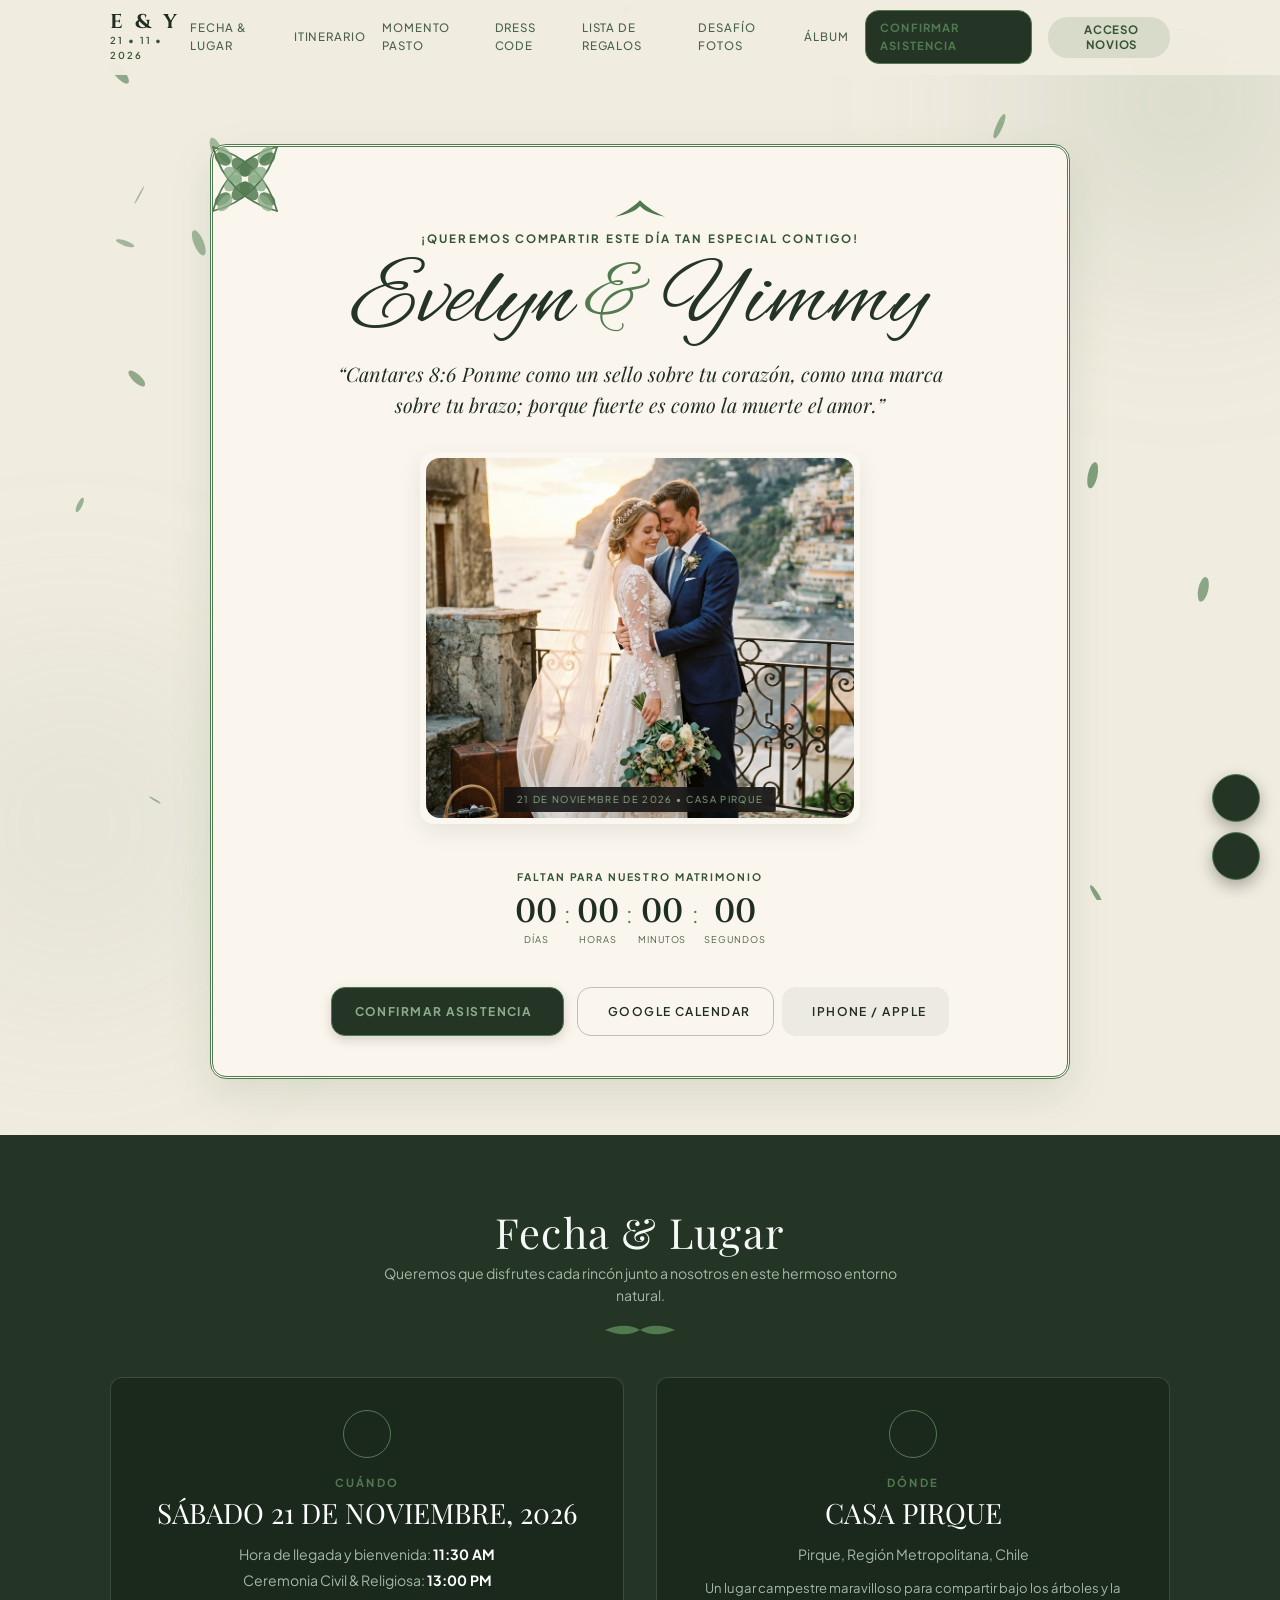
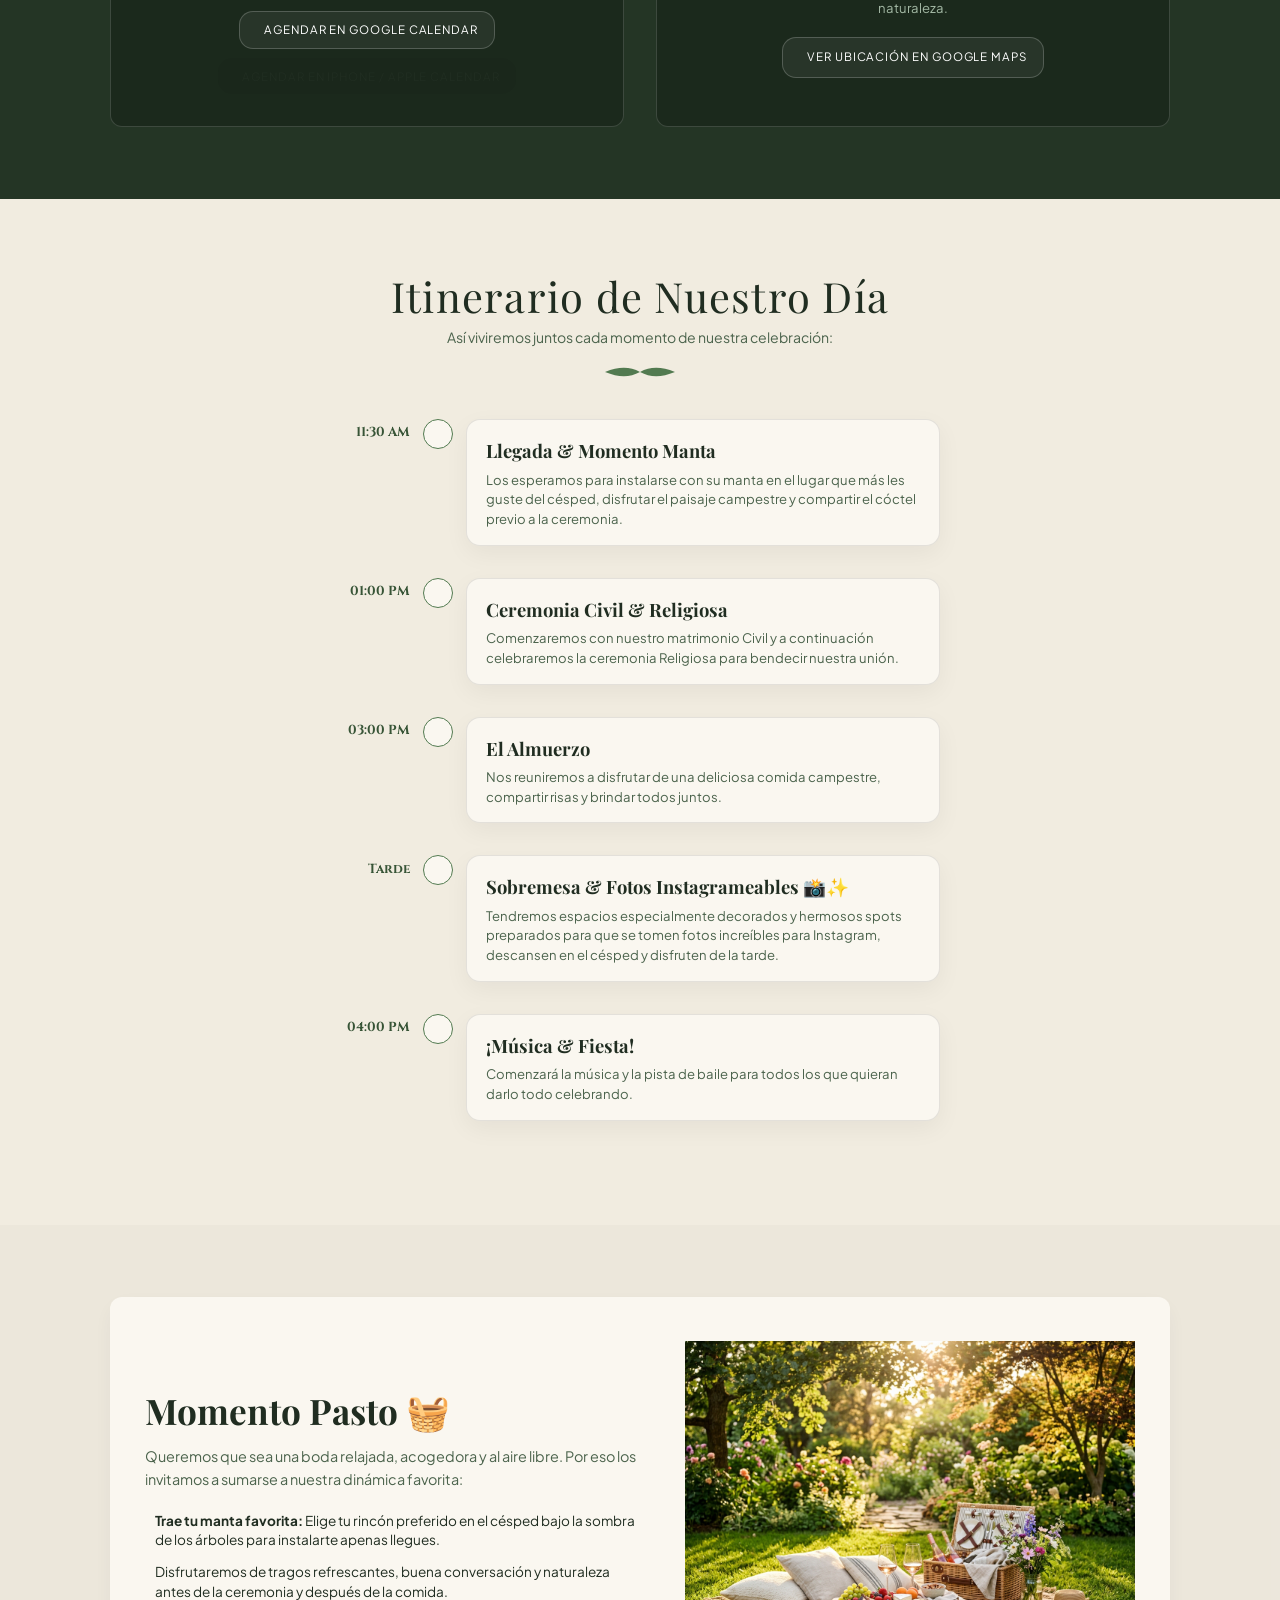
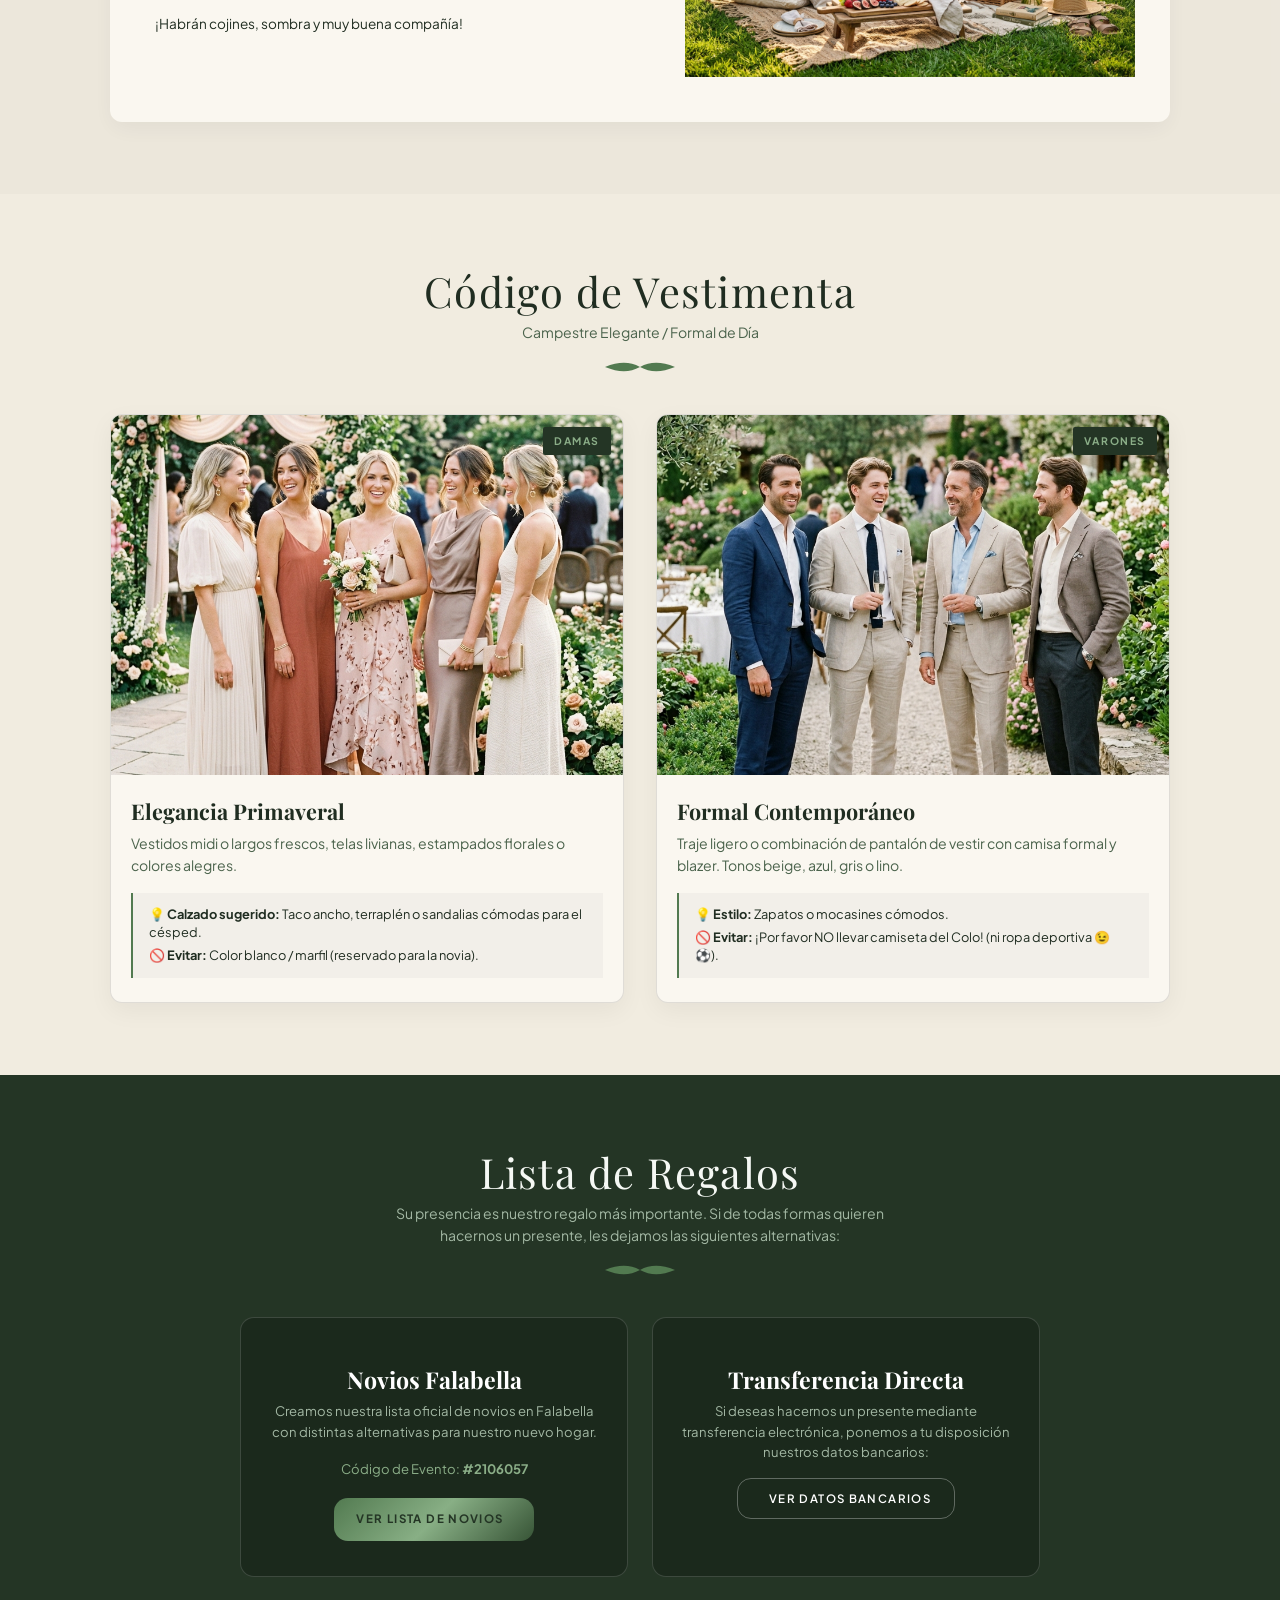
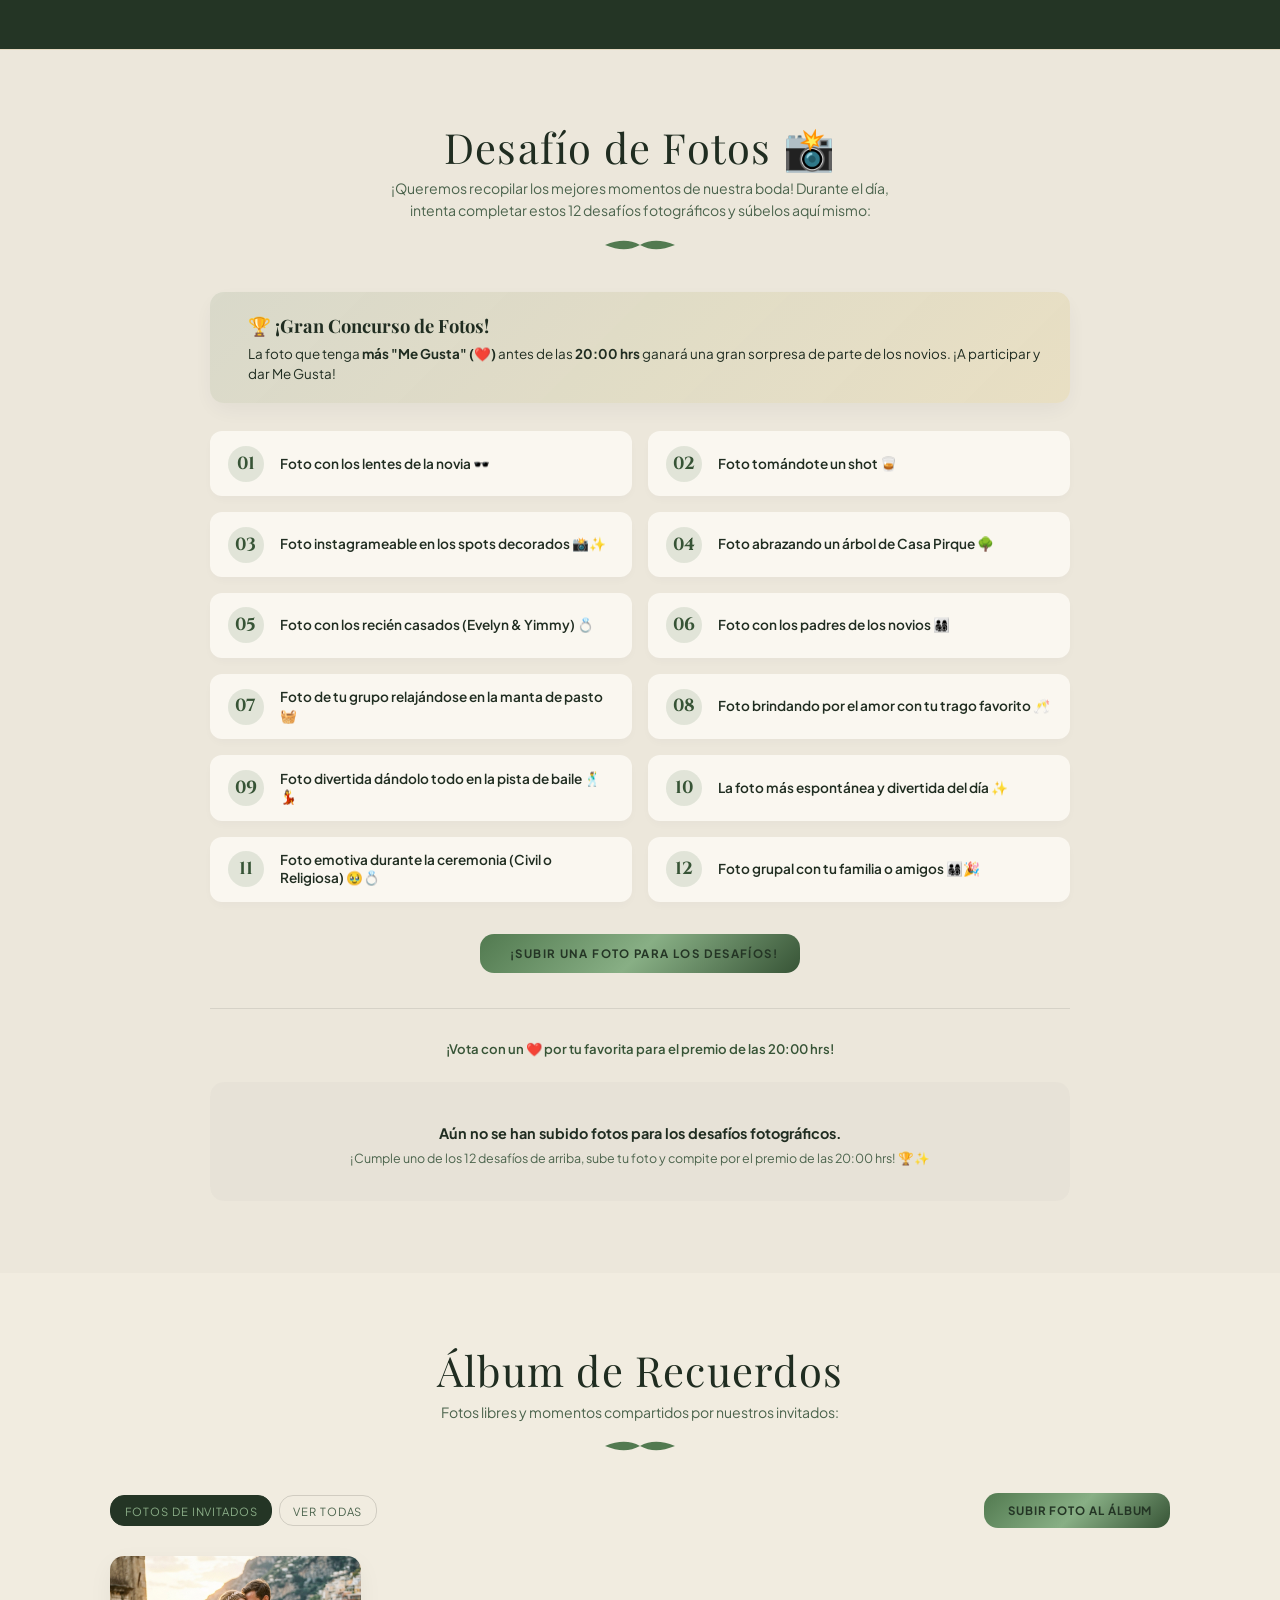
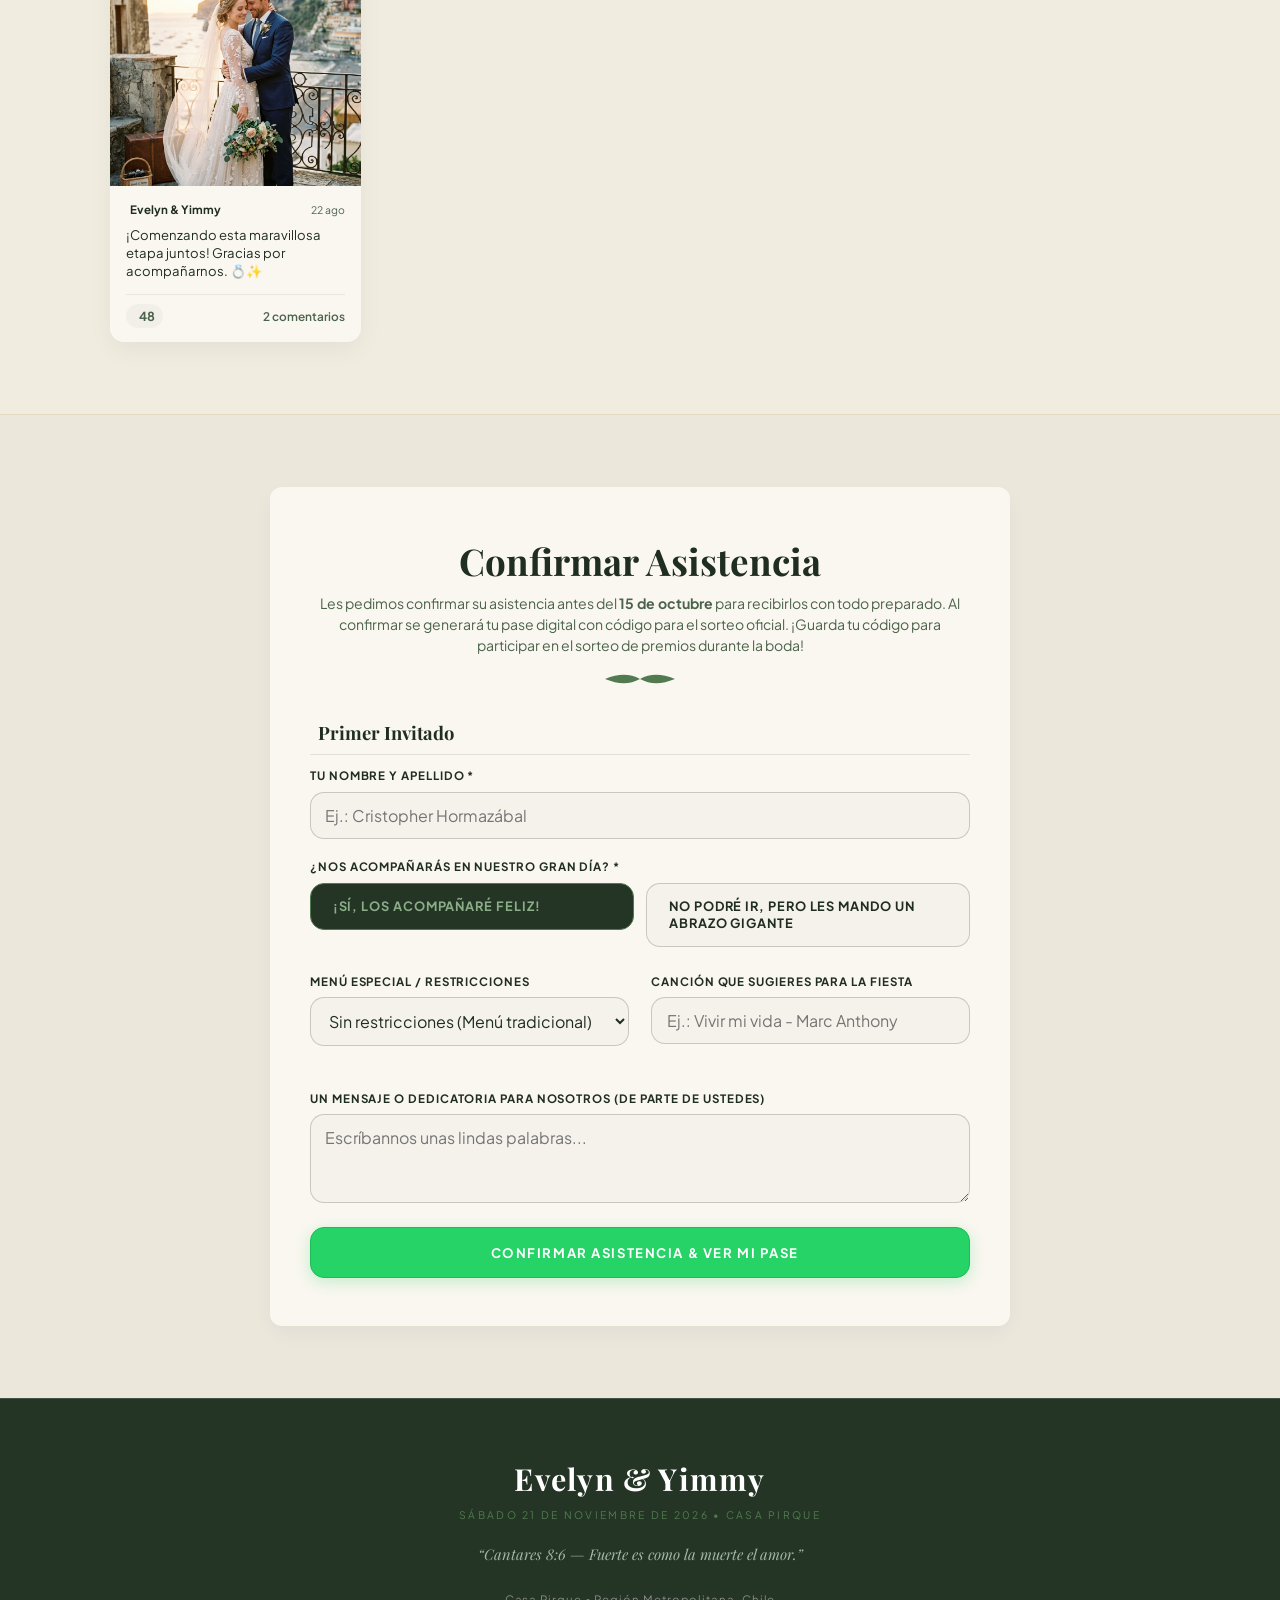
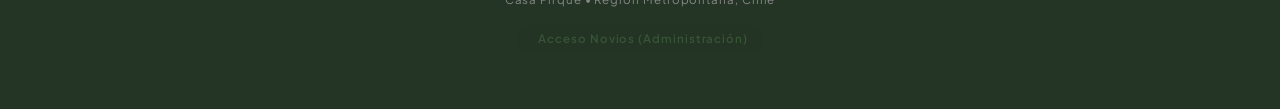
==== commit 86c891da: "Estructurar RSVP con bloques individuales por invitado, 2 canciones, mensaje compartido, texto exact" ====
--- a/index.html
+++ b/index.html
@@ -500,93 +500,112 @@
           </div>
 
           <form class="rsvp-form" id="rsvp-form" onsubmit="handleRsvpSubmit(event); return false;">
-            <!-- INVITADO 1 -->
-            <div class="form-group" id="group-guest-1">
-              <label for="rsvp-name" id="lbl-rsvp-name">Tu Nombre y Apellido *</label>
-              <input type="text" id="rsvp-name" name="name" placeholder="Ej.: Marcela González" required>
-            </div>
-
-            <!-- ASISTENCIA INVITADO 1 -->
-            <div class="form-group">
-              <label class="form-label" id="lbl-attendance-1">¿Nos acompañarás en nuestro gran día? *</label>
-              <div class="attendance-radios">
-                <label class="radio-card">
-                  <input type="radio" name="attendance" value="si" checked>
-                  <span class="radio-ui">
-                    <i class="ri-check-line"></i>
-                    <strong>¡Sí, los acompañaré feliz!</strong>
-                  </span>
-                </label>
-                <label class="radio-card">
-                  <input type="radio" name="attendance" value="no">
-                  <span class="radio-ui">
-                    <i class="ri-close-line"></i>
-                    <strong>No podré ir, pero les mando un abrazo gigante</strong>
-                  </span>
-                </label>
-              </div>
-            </div>
-
-            <!-- INVITADO 2 (SOLO SI LA INVITACIÓN ES PARA 2 PERSONAS) -->
-            <div class="guest-2-container" id="guest-2-container" style="display: none; background: rgba(82, 122, 80, 0.08); border: 1px dashed var(--border-gold); padding: 1.2rem; border-radius: var(--border-radius-card); margin-bottom: 1.2rem;">
-              <h4 style="font-family: var(--font-serif); font-size: 1.05rem; color: var(--text-main); margin-bottom: 0.8rem;">
-                <i class="ri-user-add-line" style="color: var(--gold-dark);"></i> Datos de tu Acompañante / Pareja (Pase 2)
-              </h4>
+            <!-- BLOQUE INVITADO 1 -->
+            <div class="guest-card-block" id="group-guest-1">
+              <div class="guest-block-header">
+                <i class="ri-user-heart-line"></i>
+                <h4 id="heading-guest-1">Primer Invitado</h4>
+              </div>
+
               <div class="form-group">
-                <label for="rsvp-name-2">Nombre y Apellido del Acompañante *</label>
-                <input type="text" id="rsvp-name-2" name="name_2" placeholder="Ej.: Roberto González">
-              </div>
+                <label for="rsvp-name" id="lbl-rsvp-name">Tu Nombre y Apellido *</label>
+                <input type="text" id="rsvp-name" name="name" placeholder="Ej.: Cristopher Hormazábal" required>
+              </div>
+
               <div class="form-group">
-                <label class="form-label">¿Tu acompañante asistirá?</label>
+                <label class="form-label" id="lbl-attendance-1">¿Nos acompañarás en nuestro gran día? *</label>
+                <div class="attendance-radios">
+                  <label class="radio-card">
+                    <input type="radio" name="attendance" value="si" checked>
+                    <span class="radio-ui">
+                      <i class="ri-check-line"></i>
+                      <strong>¡Sí, los acompañaré feliz!</strong>
+                    </span>
+                  </label>
+                  <label class="radio-card">
+                    <input type="radio" name="attendance" value="no">
+                    <span class="radio-ui">
+                      <i class="ri-close-line"></i>
+                      <strong>No podré ir, pero les mando un abrazo gigante</strong>
+                    </span>
+                  </label>
+                </div>
+              </div>
+
+              <div class="form-row" id="attendance-details-group">
+                <div class="form-group">
+                  <label for="rsvp-dietary" id="lbl-rsvp-dietary">Menú Especial / Restricciones</label>
+                  <select id="rsvp-dietary" name="dietary">
+                    <option value="ninguna">Sin restricciones (Menú tradicional)</option>
+                    <option value="vegetariano">Vegetariano</option>
+                    <option value="vegano">Vegano</option>
+                    <option value="celiaco">Celíaco / Sin Gluten</option>
+                    <option value="alergia">Alergia específica (indicar en dedicatoria)</option>
+                  </select>
+                </div>
+                <div class="form-group">
+                  <label for="rsvp-song" id="lbl-rsvp-song">Canción que sugieres para la fiesta</label>
+                  <input type="text" id="rsvp-song" name="song" placeholder="Ej.: Vivir mi vida - Marc Anthony">
+                </div>
+              </div>
+            </div>
+
+            <!-- BLOQUE INVITADO 2 (SOLO SI LA INVITACIÓN ES PARA 2 PERSONAS) -->
+            <div class="guest-card-block guest-2-container" id="guest-2-container" style="display: none; background: rgba(82, 122, 80, 0.08); border: 1px dashed var(--border-gold); padding: 1.4rem 1.2rem; border-radius: var(--border-radius-card); margin-top: 1.5rem; margin-bottom: 1.5rem;">
+              <div class="guest-block-header">
+                <i class="ri-user-add-line" style="color: var(--gold-dark);"></i>
+                <h4 id="heading-guest-2" style="font-family: var(--font-serif); font-size: 1.15rem; color: var(--text-main); margin-bottom: 0.8rem;">
+                  Segundo Invitado (Acompañante)
+                </h4>
+              </div>
+
+              <div class="form-group">
+                <label for="rsvp-name-2" id="lbl-rsvp-name-2">Nombre y Apellido del Acompañante *</label>
+                <input type="text" id="rsvp-name-2" name="name_2" placeholder="Ej.: Reny Rebolledo">
+              </div>
+
+              <div class="form-group">
+                <label class="form-label" id="lbl-attendance-2">¿Nos acompañarás en nuestro gran día?</label>
                 <div class="attendance-radios">
                   <label class="radio-card">
                     <input type="radio" name="attendance_2" value="si" checked>
                     <span class="radio-ui">
                       <i class="ri-check-line"></i>
-                      <strong>¡Sí, asistirá feliz!</strong>
+                      <strong>¡Sí, los acompañaré feliz!</strong>
                     </span>
                   </label>
                   <label class="radio-card">
                     <input type="radio" name="attendance_2" value="no">
                     <span class="radio-ui">
                       <i class="ri-close-line"></i>
-                      <strong>No podrá asistir</strong>
+                      <strong>No podré ir, pero les mando un abrazo gigante</strong>
                     </span>
                   </label>
                 </div>
               </div>
-              <div class="form-group">
-                <label for="rsvp-dietary-2">Menú de tu acompañante</label>
-                <select id="rsvp-dietary-2" name="dietary_2">
-                  <option value="ninguna">Sin restricciones (Menú tradicional)</option>
-                  <option value="vegetariano">Vegetariano</option>
-                  <option value="vegano">Vegano</option>
-                  <option value="celiaco">Celíaco / Sin Gluten</option>
-                  <option value="alergia">Alergia específica</option>
-                </select>
-              </div>
-            </div>
-
-            <div class="form-row" id="attendance-details-group">
-              <div class="form-group">
-                <label for="rsvp-dietary" id="lbl-rsvp-dietary">Menú Especial / Restricciones</label>
-                <select id="rsvp-dietary" name="dietary">
-                  <option value="ninguna">Sin restricciones (Menú tradicional)</option>
-                  <option value="vegetariano">Vegetariano</option>
-                  <option value="vegano">Vegano</option>
-                  <option value="celiaco">Celíaco / Sin Gluten</option>
-                  <option value="alergia">Alergia específica (indicar en dedicatoria)</option>
-                </select>
-              </div>
-              <div class="form-group">
-                <label for="rsvp-song">Canción que no puede faltar en la fiesta</label>
-                <input type="text" id="rsvp-song" name="song" placeholder="Ej.: Vivir mi vida - Marc Anthony">
-              </div>
-            </div>
-
-            <div class="form-group">
-              <label for="rsvp-message">Un mensaje o dedicatoria para nosotros</label>
-              <textarea id="rsvp-message" name="message" rows="3" placeholder="Escríbenos unas lindas palabras..."></textarea>
+
+              <div class="form-row" id="attendance-details-group-2">
+                <div class="form-group">
+                  <label for="rsvp-dietary-2">Menú de tu acompañante</label>
+                  <select id="rsvp-dietary-2" name="dietary_2">
+                    <option value="ninguna">Sin restricciones (Menú tradicional)</option>
+                    <option value="vegetariano">Vegetariano</option>
+                    <option value="vegano">Vegano</option>
+                    <option value="celiaco">Celíaco / Sin Gluten</option>
+                    <option value="alergia">Alergia específica</option>
+                  </select>
+                </div>
+                <div class="form-group">
+                  <label for="rsvp-song-2">Canción que sugiere tu acompañante</label>
+                  <input type="text" id="rsvp-song-2" name="song_2" placeholder="Ej.: Danza Kuduro - Don Omar">
+                </div>
+              </div>
+            </div>
+
+            <!-- BLOQUE MENSAJE COMPARTIDO DE PARTE DE LOS DOS -->
+            <div class="form-group" style="margin-top: 1.5rem;">
+              <label for="rsvp-message" id="lbl-rsvp-message">Un mensaje o dedicatoria para nosotros (de parte de ustedes)</label>
+              <textarea id="rsvp-message" name="message" rows="3" placeholder="Escríbannos unas lindas palabras..."></textarea>
             </div>
 
             <div class="form-submit-row">
@@ -686,14 +705,14 @@
           </div>
           <div class="ticket-row">
             <span class="t-k">PASE(S):</span>
-            <span class="t-v" id="pass-pases-count">1 Persona (Individual)</span>
+            <span class="t-v" id="pass-pases-count">1 Persona</span>
           </div>
           <div class="ticket-row" id="pass-dietary-row" style="display: none;">
             <span class="t-k">MENÚ:</span>
             <span class="t-v" id="pass-dietary-val">—</span>
           </div>
           <div class="ticket-row" id="pass-song-row" style="display: none;">
-            <span class="t-k">CANCIÓN:</span>
+            <span class="t-k">CANCIÓN(ES):</span>
             <span class="t-v" id="pass-song-val">—</span>
           </div>
           <div class="ticket-row">
@@ -709,7 +728,7 @@
         <!-- Banner especial para sorteo -->
         <div class="ticket-special-notice">
           <i class="ri-gift-line"></i>
-          <span>¡Guarda este código porque se vienen cositas! 🎁✨ Participarás en los sorteos y sorpresas durante la boda.</span>
+          <span>¡Guarda este código porque se vienen cositas! 🎁✨</span>
         </div>
 
         <div class="ticket-footer-seal">
@@ -931,19 +950,19 @@
                   <label for="inv-type">Tipo de Invitación *</label>
                   <select id="inv-type" required>
                     <option value="1">1 Persona (Individual / Sin Acompañante)</option>
-                    <option value="2">2 Personas (Pareja / Con Acompañante)</option>
+                    <option value="2">2 Personas (Con Acompañante)</option>
                   </select>
                 </div>
                 <div class="form-group">
                   <label for="inv-name-1">Nombre Invitado 1 *</label>
-                  <input type="text" id="inv-name-1" placeholder="Ej.: Tía Carmen Soto" required>
+                  <input type="text" id="inv-name-1" placeholder="Ej.: Cristopher Hormazábal" required>
                 </div>
               </div>
 
               <div class="form-row" id="inv-name-2-group" style="display: none;">
                 <div class="form-group">
-                  <label for="inv-name-2">Nombre Invitado 2 (Pareja / Acompañante) *</label>
-                  <input type="text" id="inv-name-2" placeholder="Ej.: Tío Roberto González">
+                  <label for="inv-name-2">Nombre Invitado 2 (Acompañante) *</label>
+                  <input type="text" id="inv-name-2" placeholder="Ej.: Reny Rebolledo">
                 </div>
                 <div class="form-group">
                   <label for="inv-phone">Teléfono / WhatsApp (Opcional)</label>
--- a/css/styles.css
+++ b/css/styles.css
@@ -2157,6 +2157,28 @@
   border-color: var(--gold-primary);
 }
 
+.guest-card-block {
+  margin-bottom: 1.5rem;
+}
+.guest-block-header {
+  display: flex;
+  align-items: center;
+  gap: 0.5rem;
+  margin-bottom: 0.8rem;
+  padding-bottom: 0.4rem;
+  border-bottom: 1px solid rgba(28, 27, 26, 0.1);
+}
+.guest-block-header i {
+  font-size: 1.25rem;
+  color: var(--gold-dark);
+}
+.guest-block-header h4 {
+  font-family: var(--font-serif);
+  font-size: 1.15rem;
+  color: var(--text-main);
+  margin: 0;
+}
+
 .form-submit-row {
   margin-top: 1.5rem;
   text-align: center;
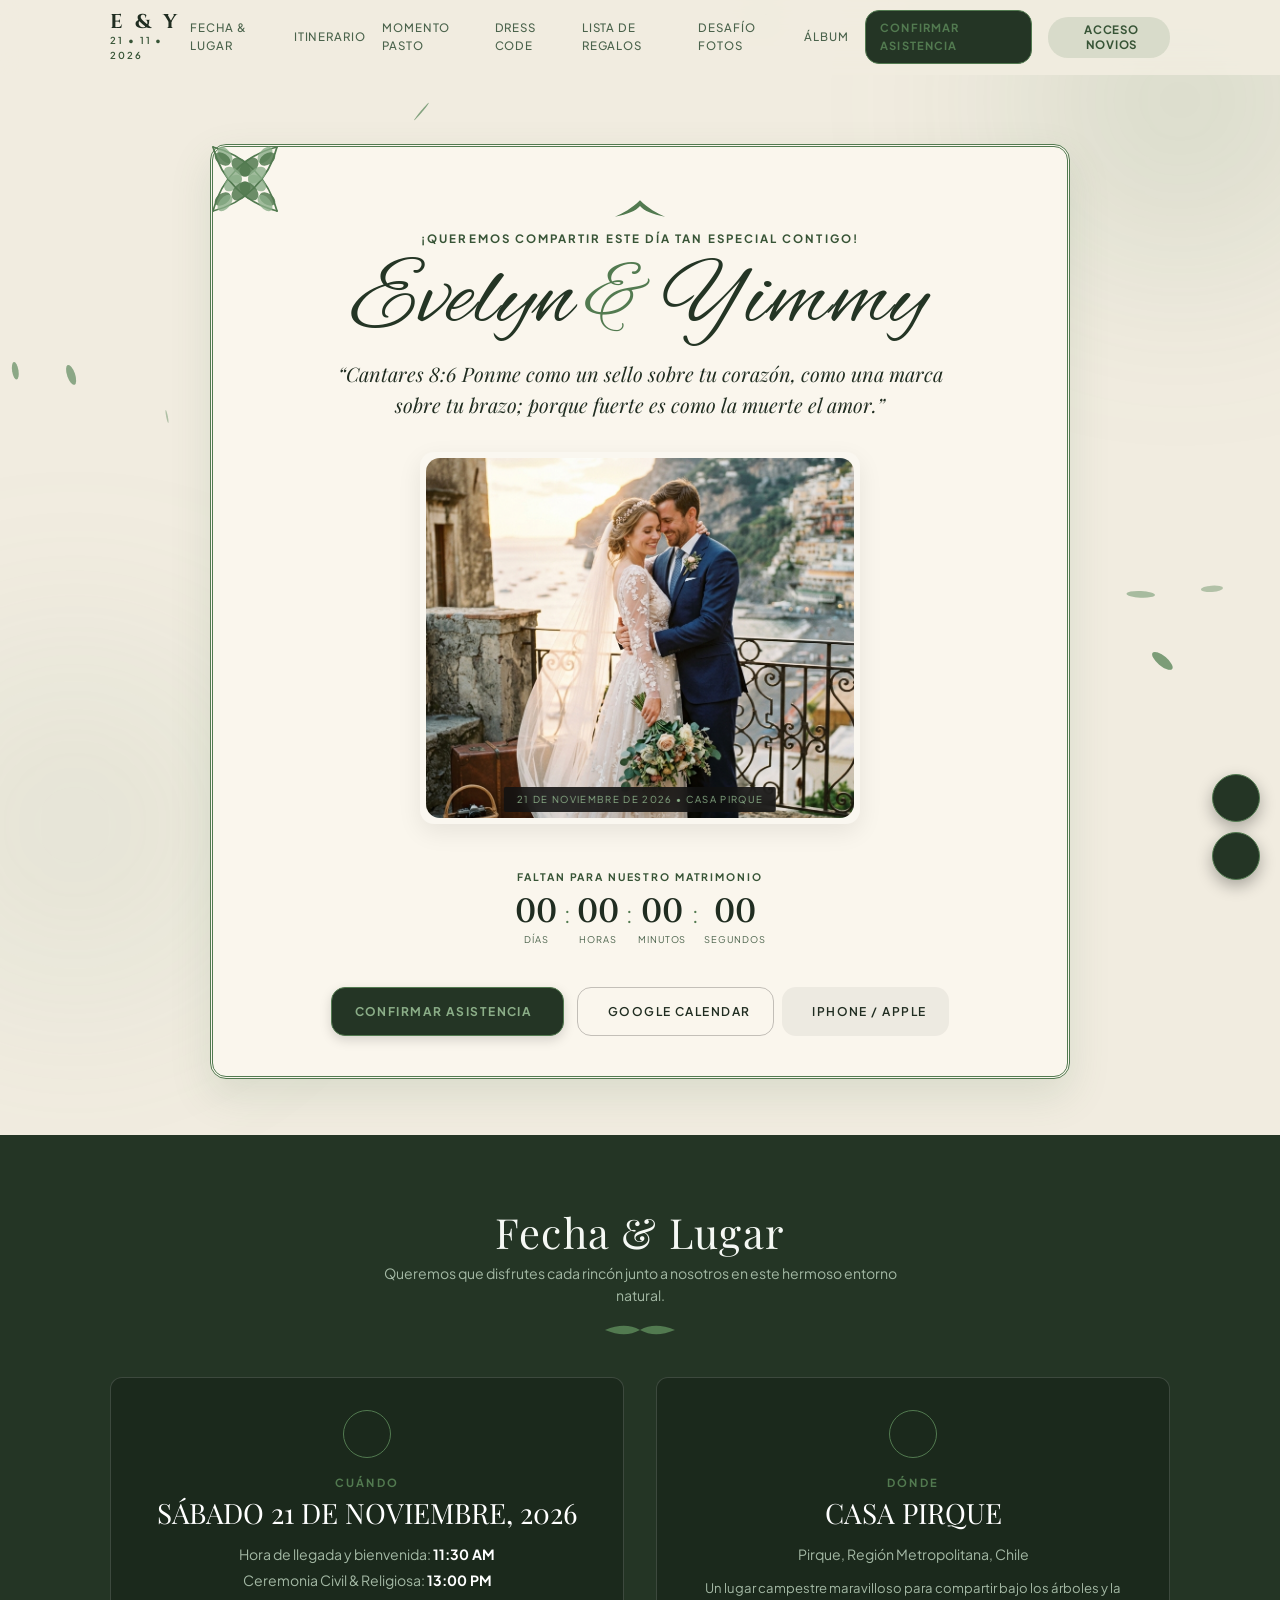
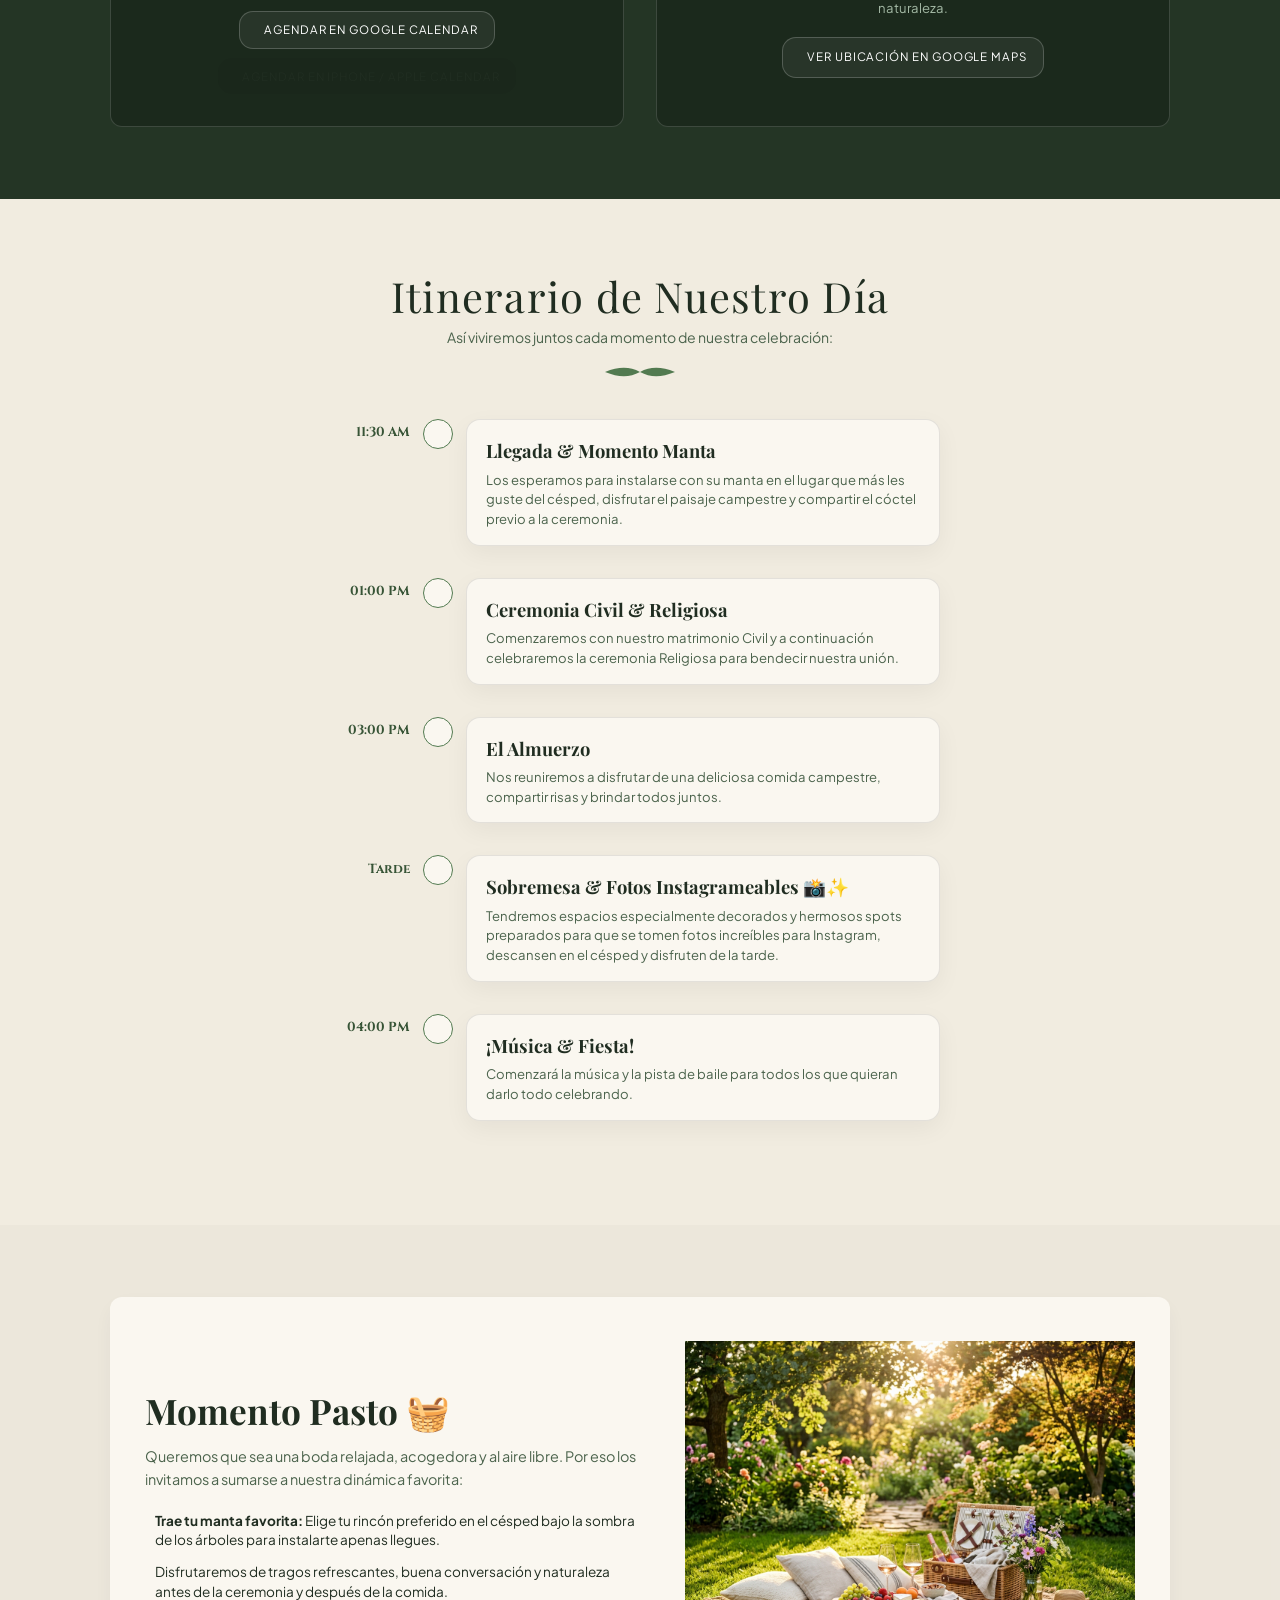
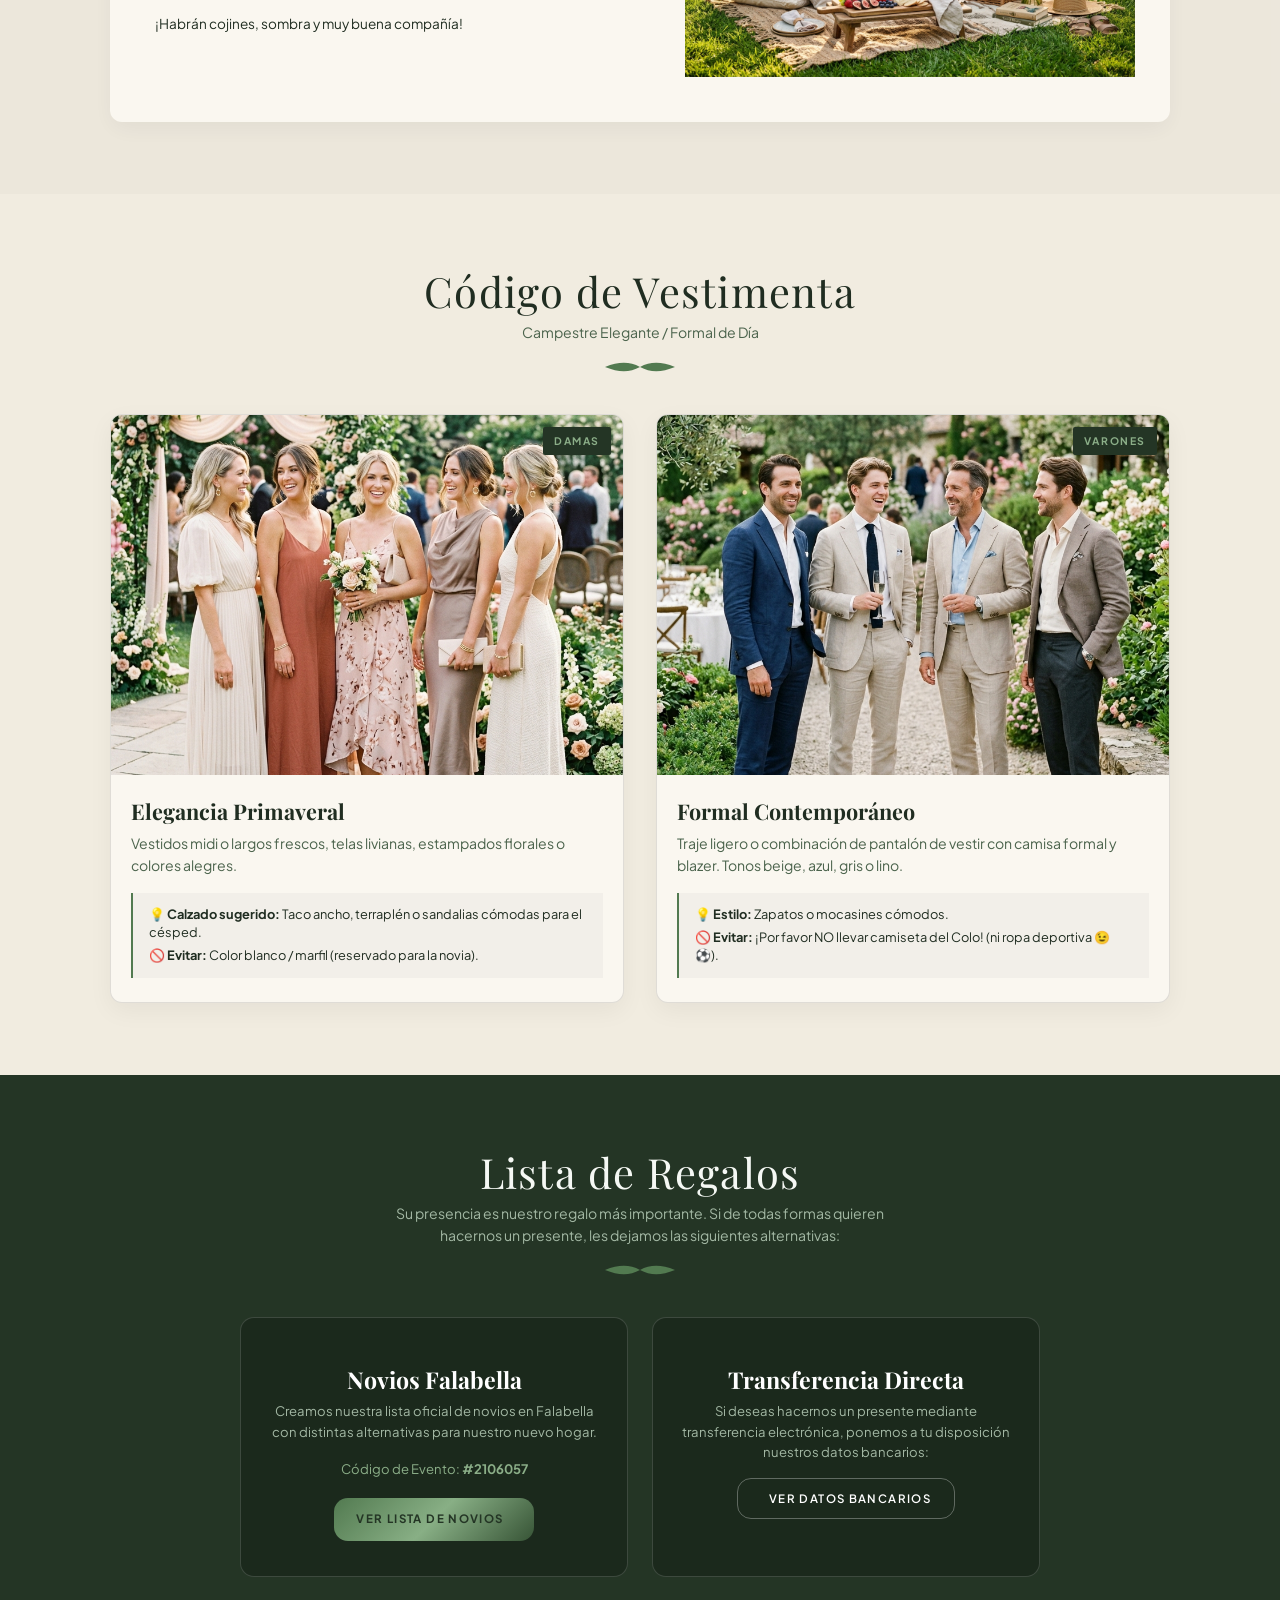
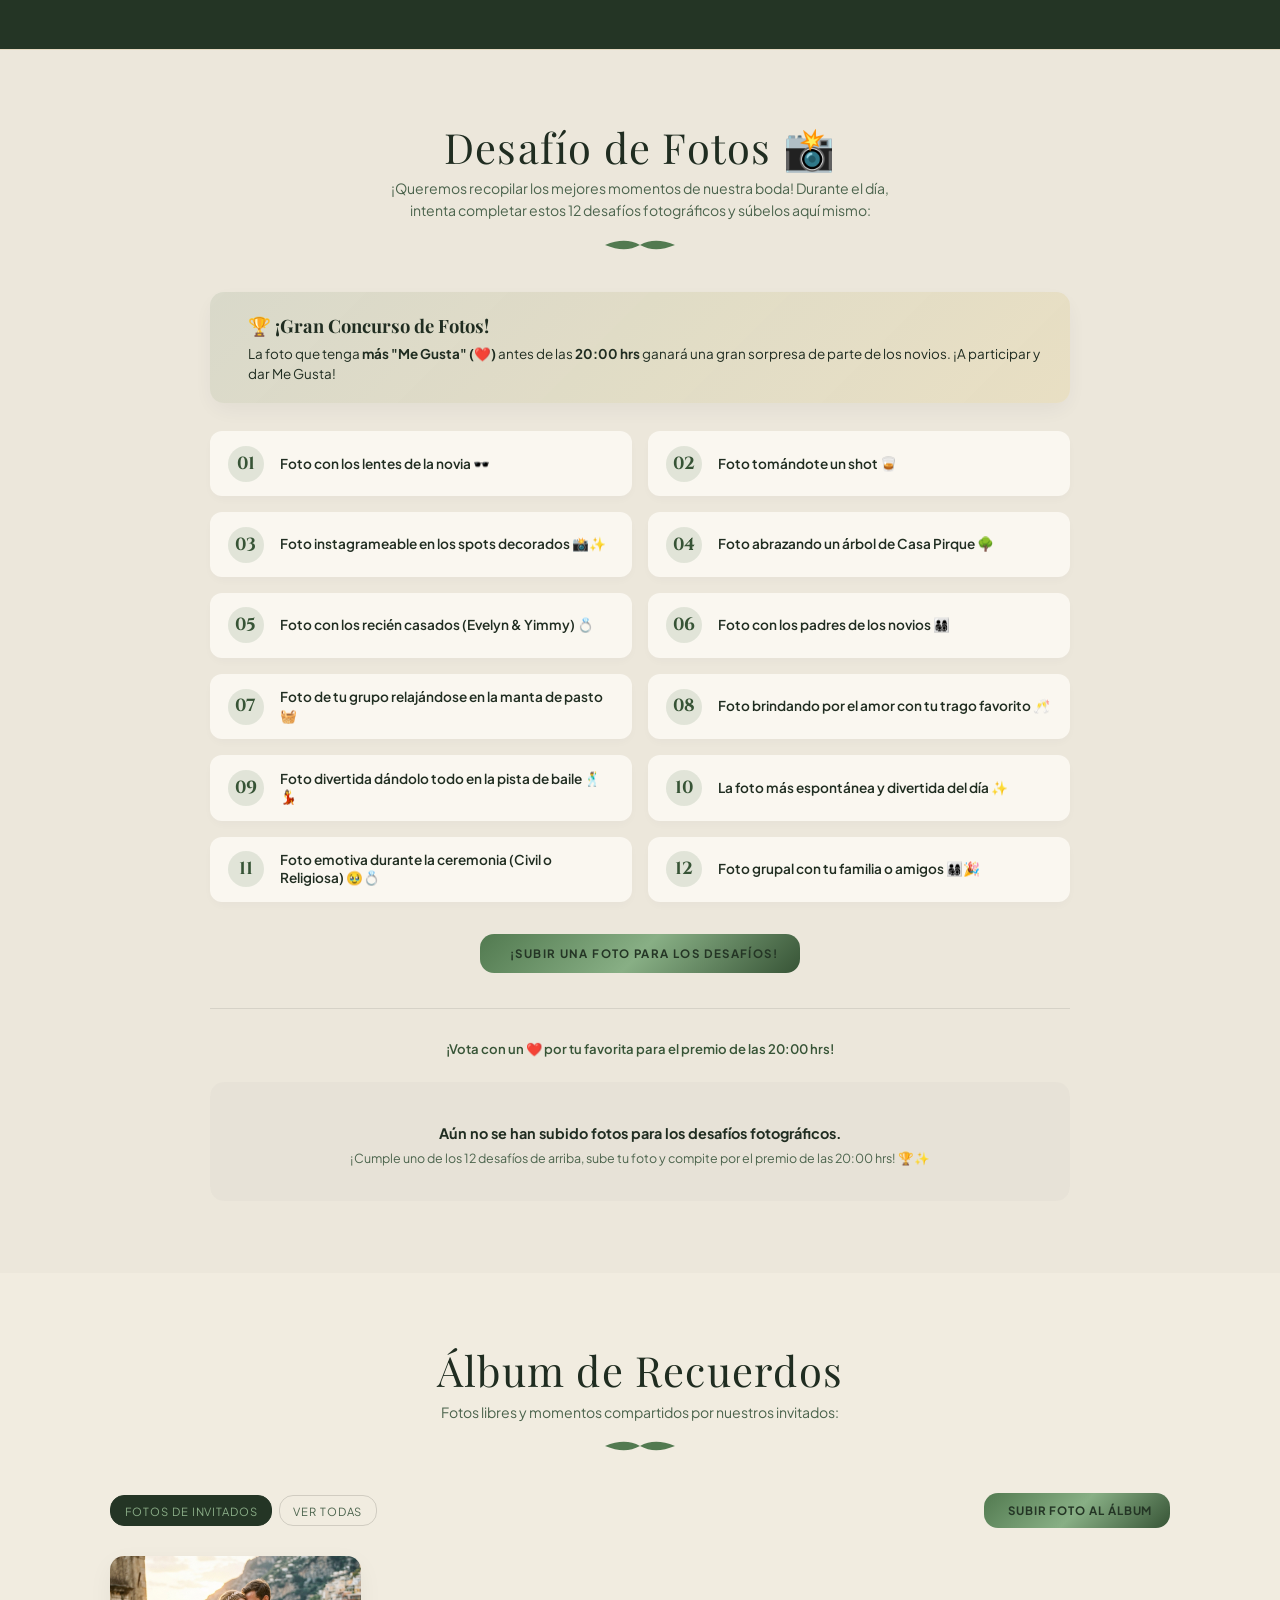
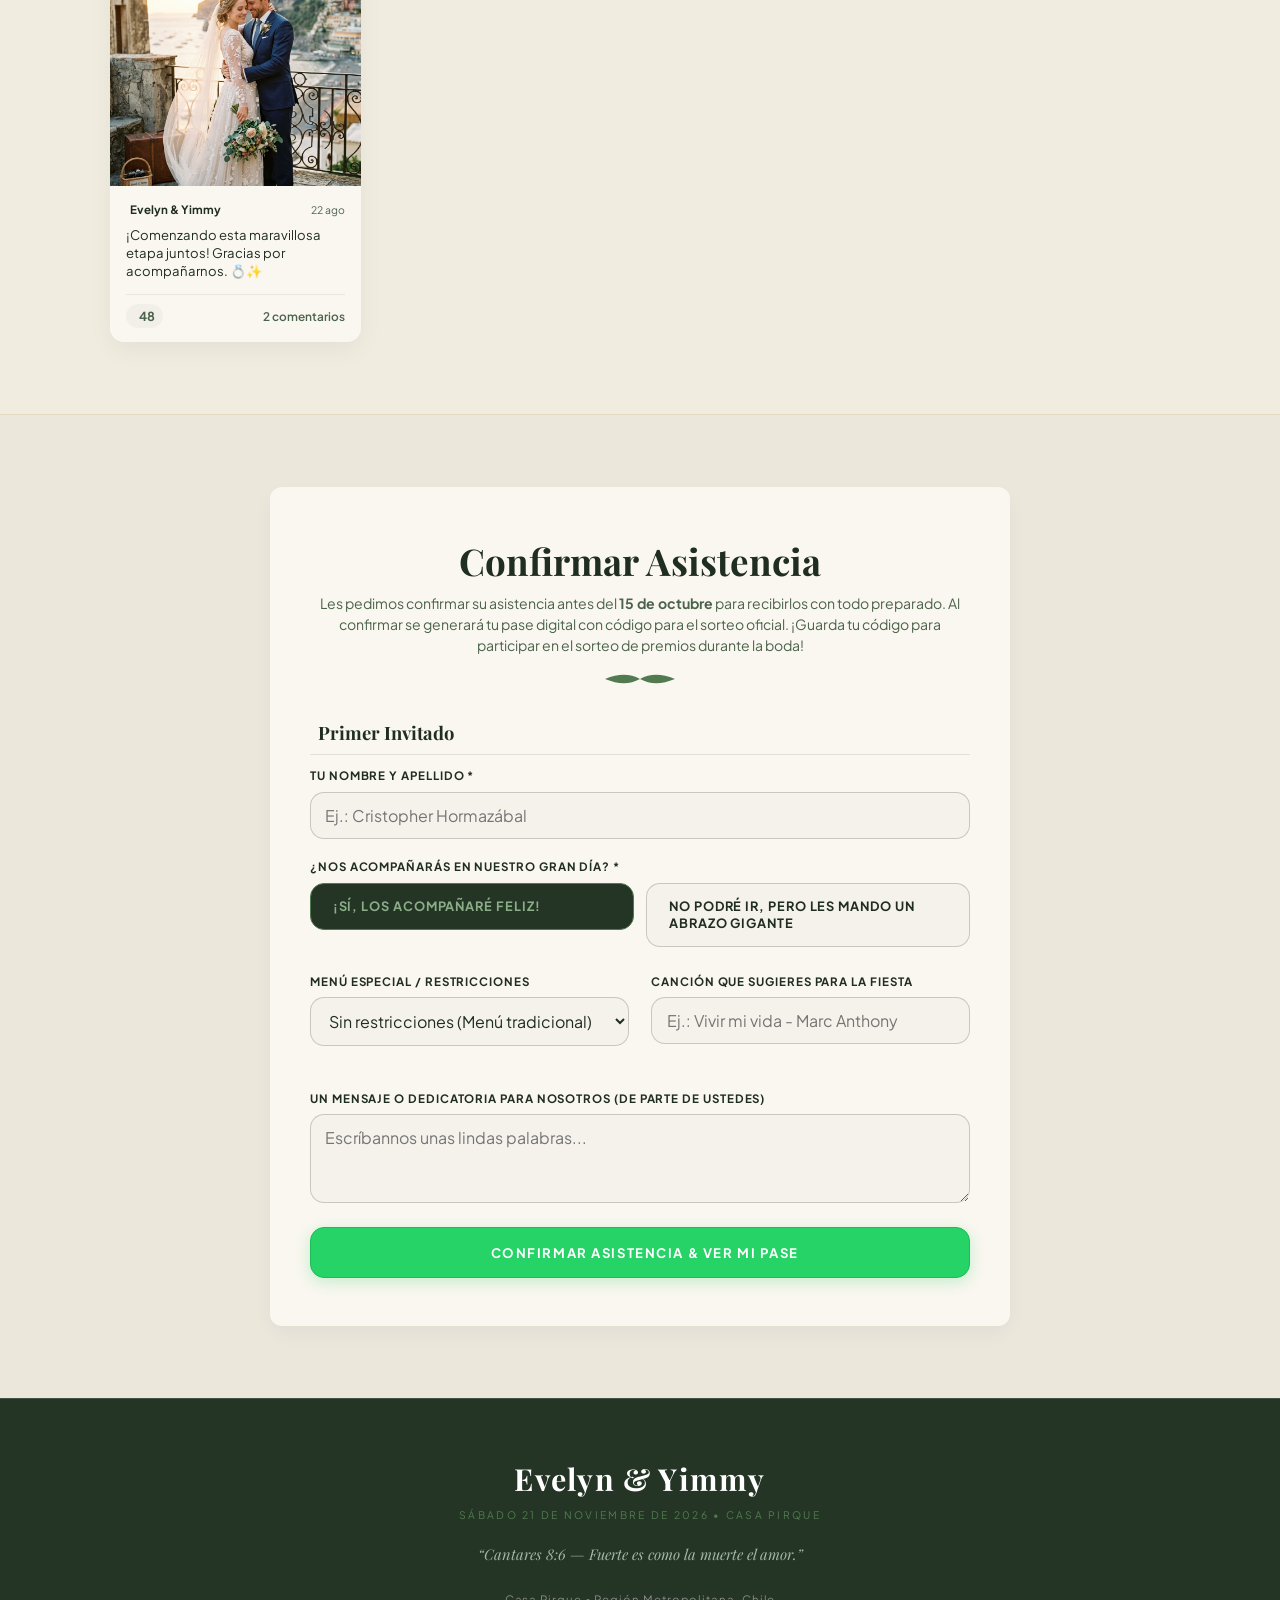
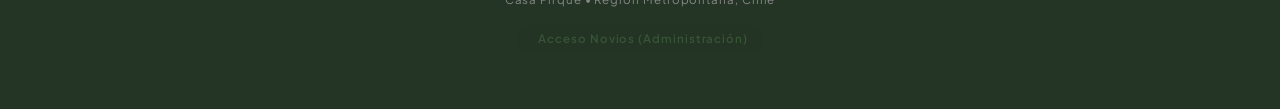
==== commit e18b2fe9: "Bloqueo de re-confirmacion para invitados ya confirmados, enlace directo a WhatsApp con wa.me y limp" ====
--- a/index.html
+++ b/index.html
@@ -1015,10 +1015,6 @@
               <i class="ri-file-excel-line"></i>
               <span>📥 Exportar Lista a Excel / CSV</span>
             </button>
-            <button class="btn-admin-action btn-outline-action" id="btn-quick-download-photos">
-              <i class="ri-download-cloud-2-line"></i>
-              <span>📥 Descargar Todas las Fotos</span>
-            </button>
           </div>
 
           <div class="admin-table-wrap">
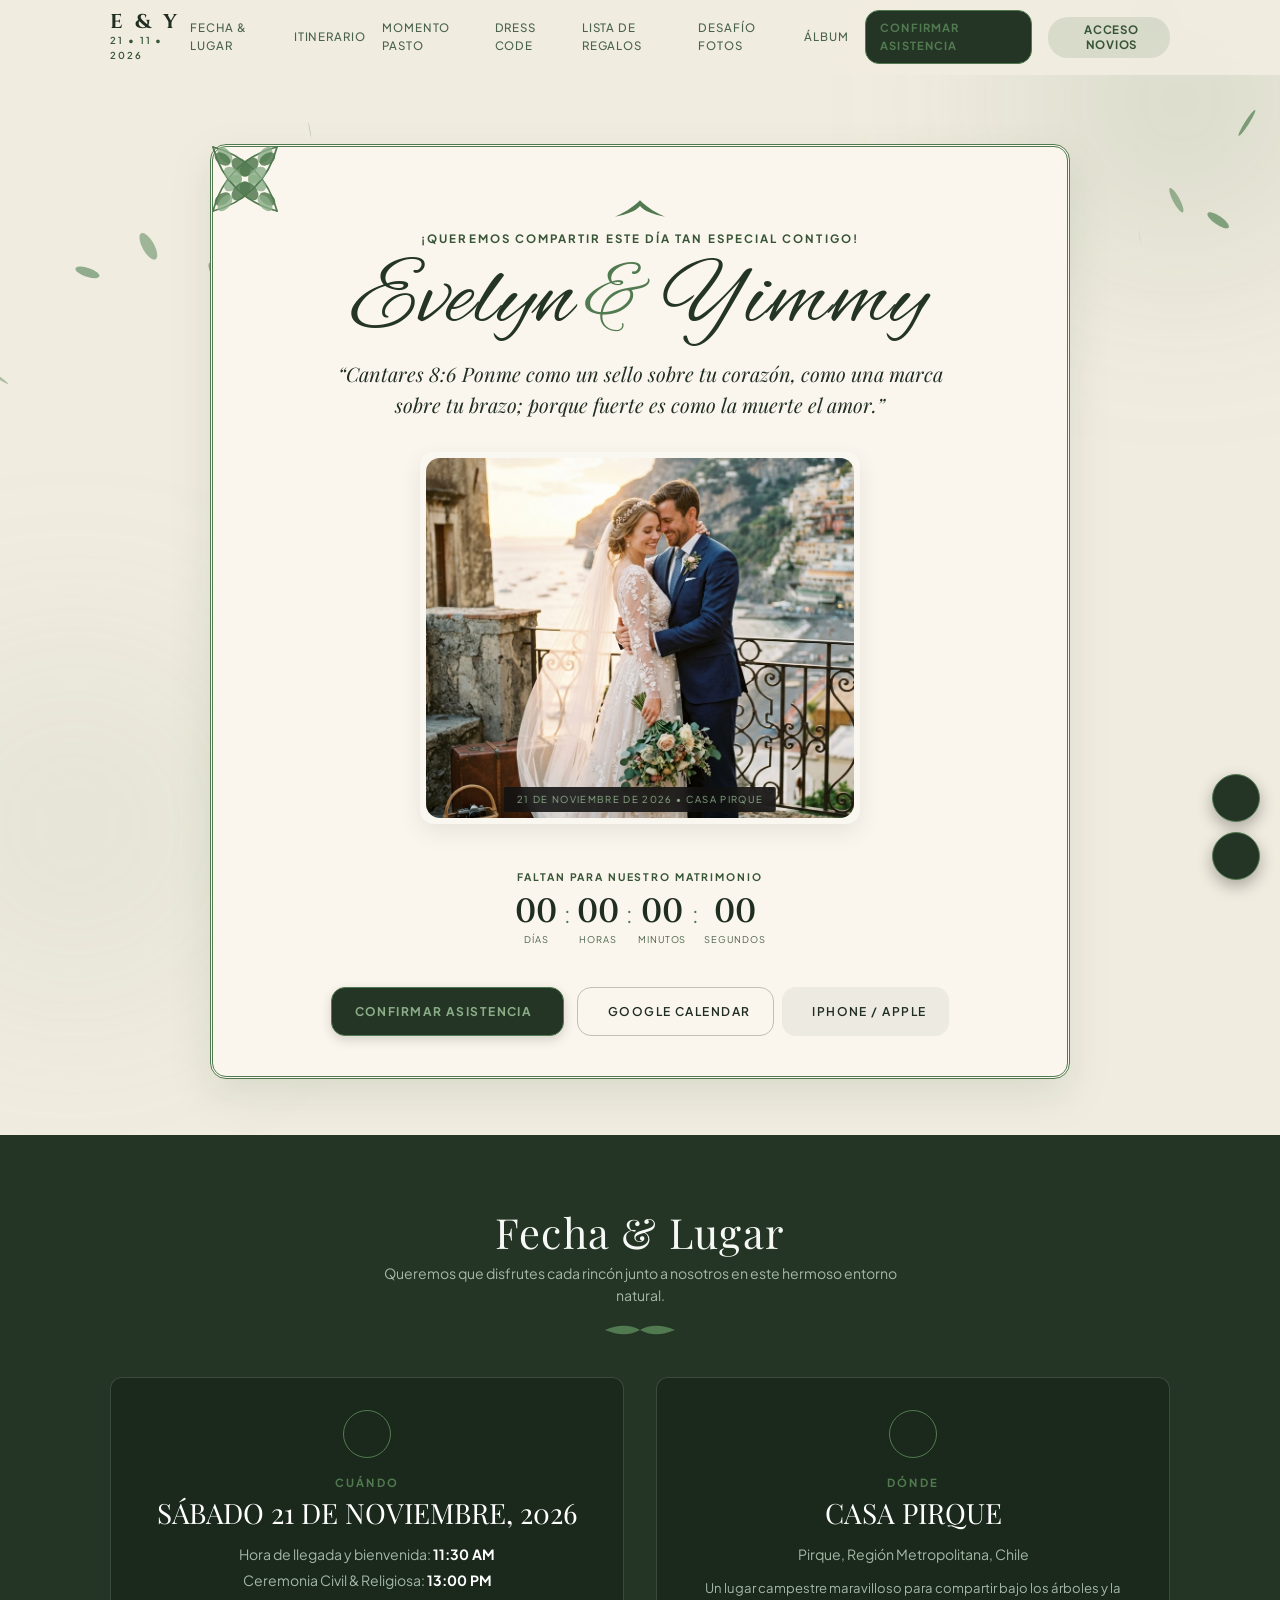
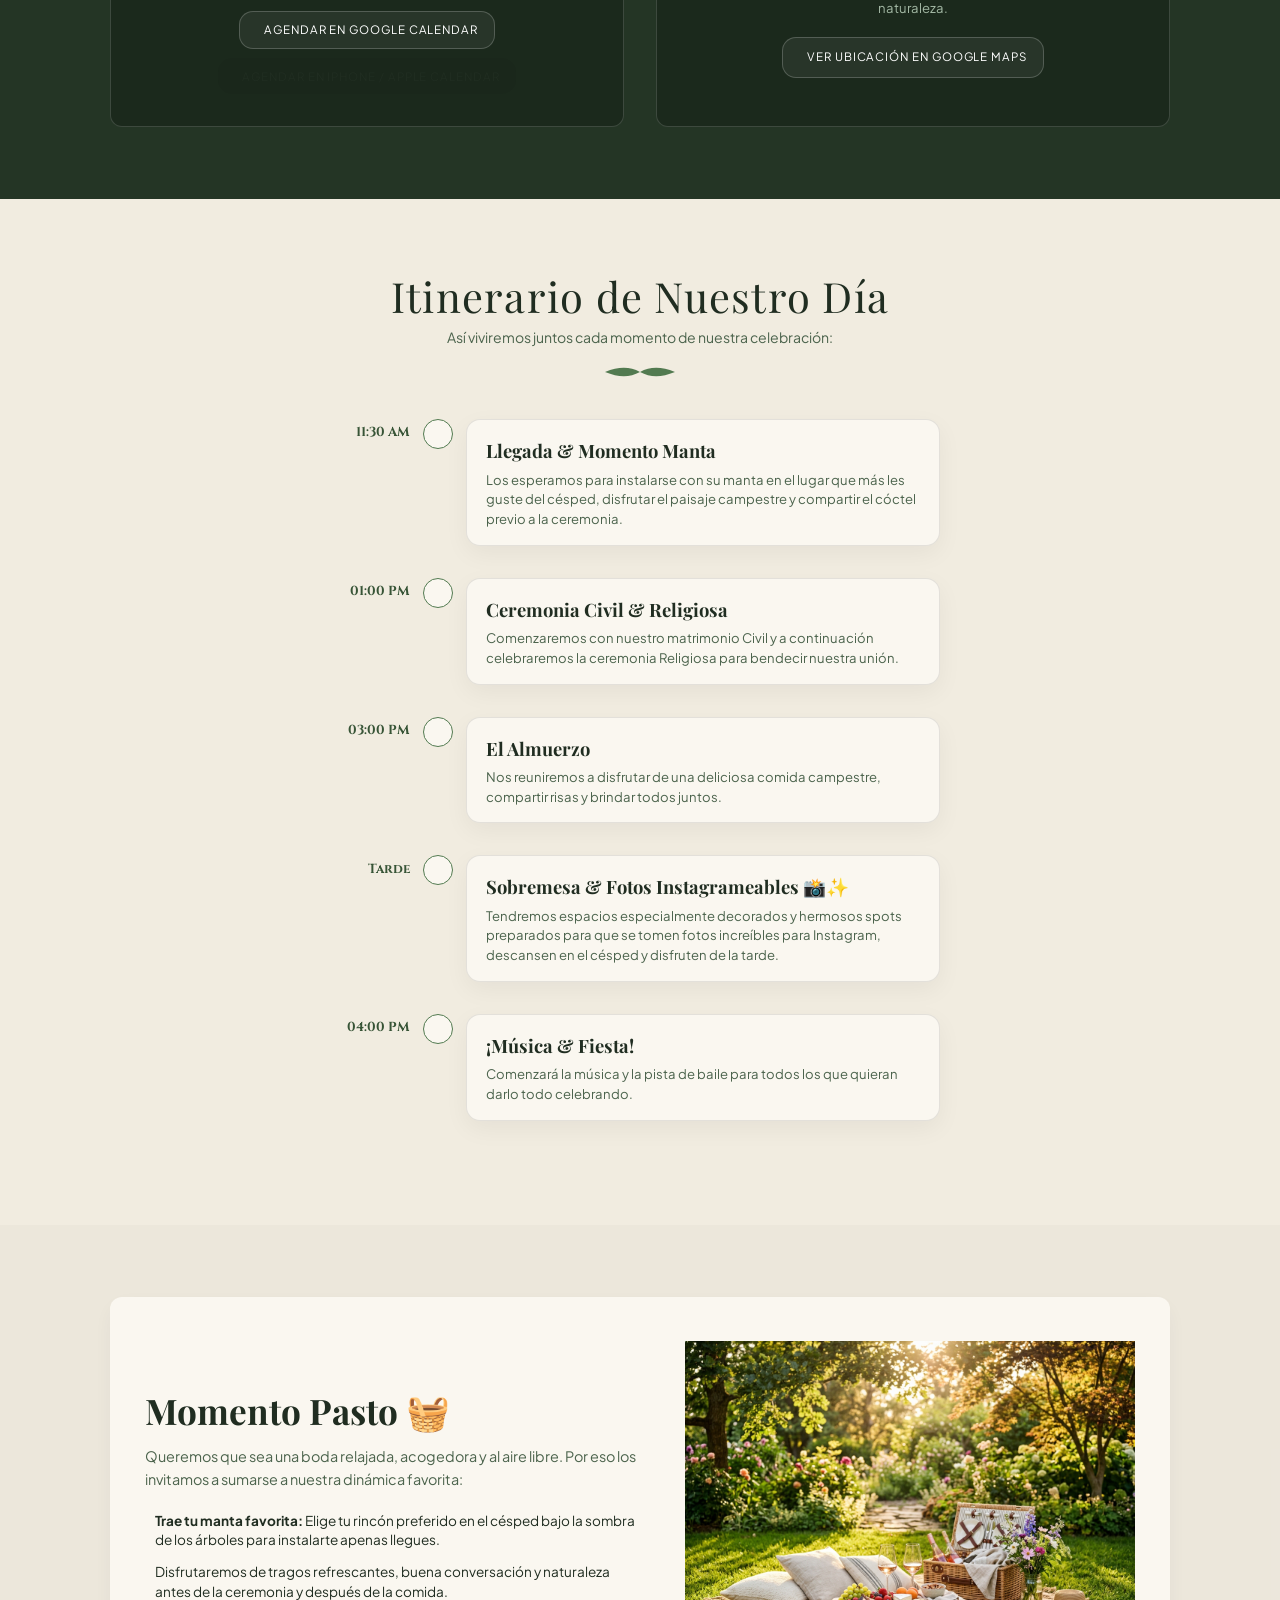
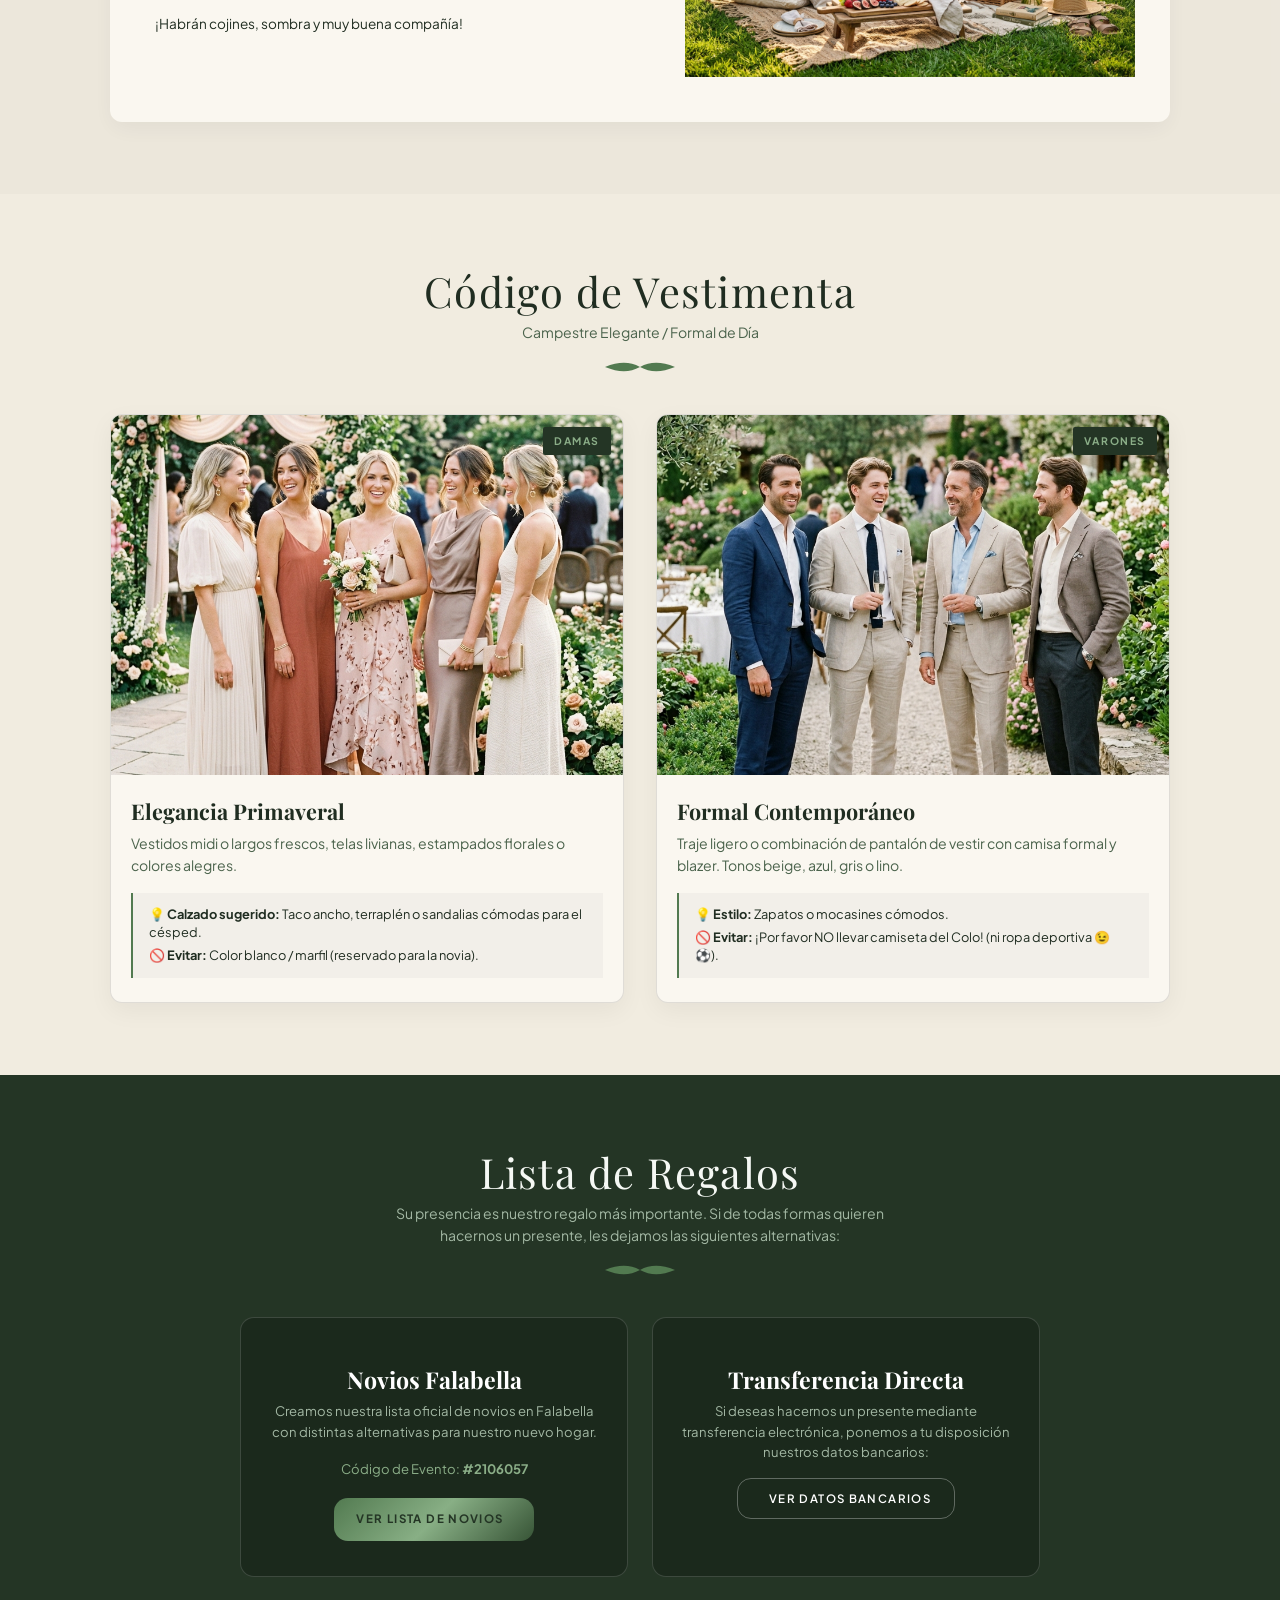
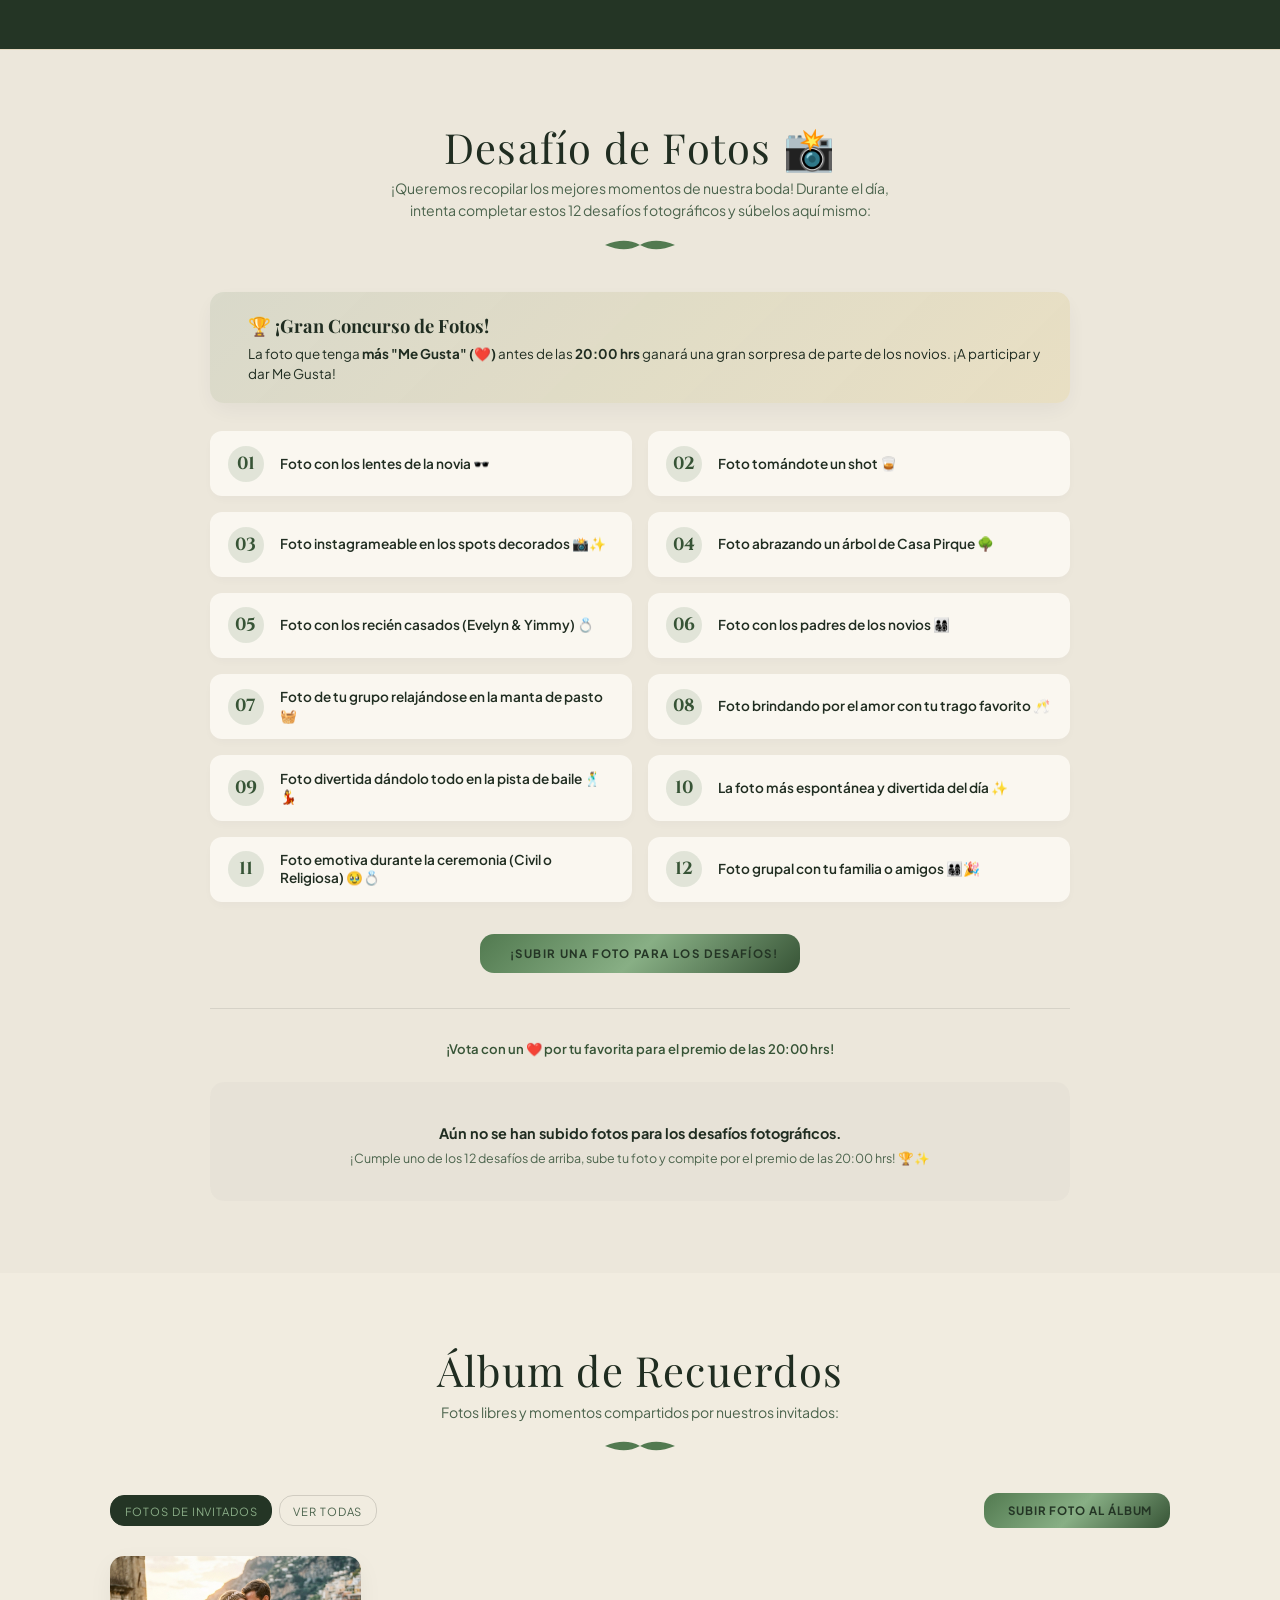
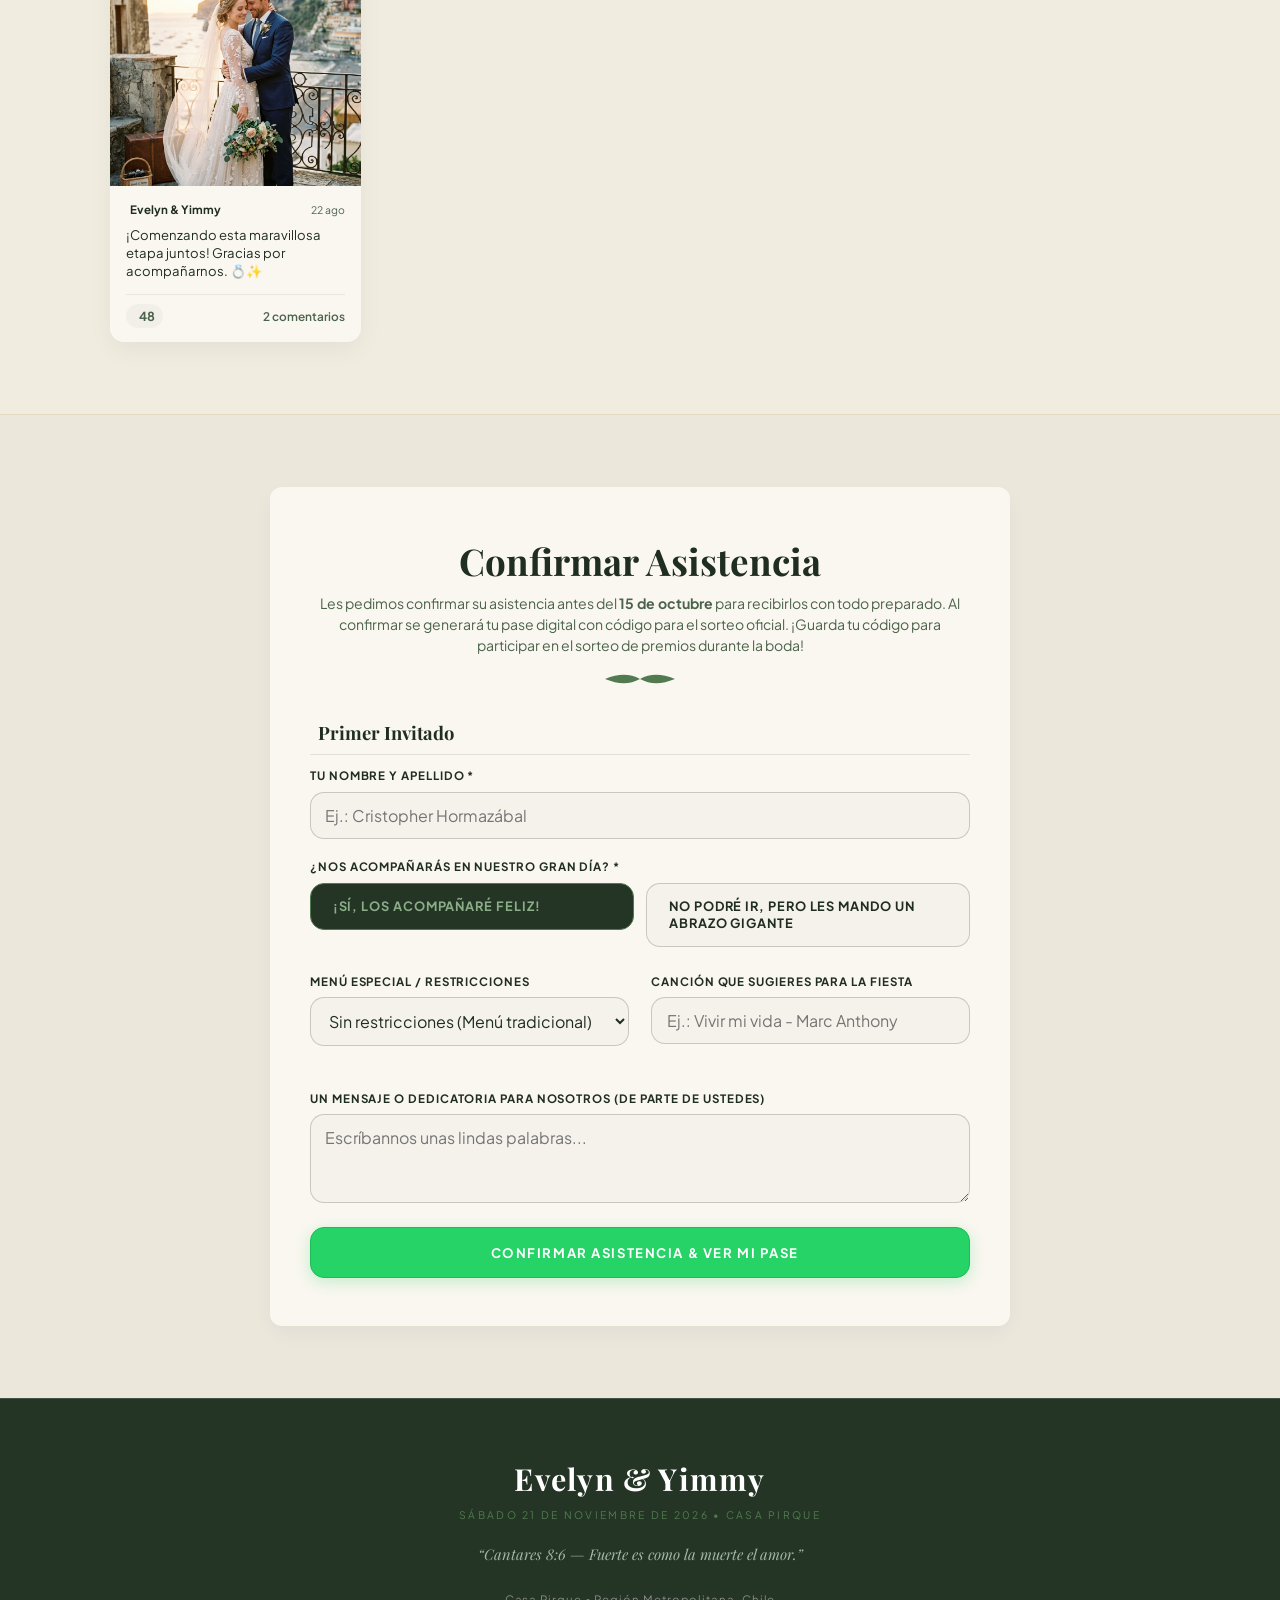
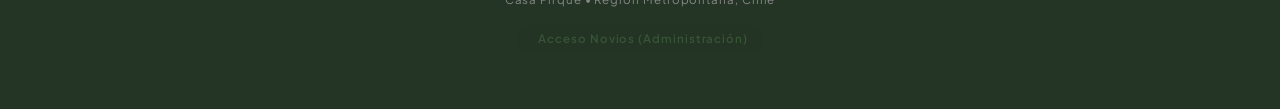
==== commit 97079b35: "Estado de invitacion estrictamente pendiente hasta confirmar, telefono disponible para 1 y 2 invitad" ====
--- a/index.html
+++ b/index.html
@@ -954,23 +954,22 @@
                   </select>
                 </div>
                 <div class="form-group">
-                  <label for="inv-name-1">Nombre Invitado 1 *</label>
-                  <input type="text" id="inv-name-1" placeholder="Ej.: Cristopher Hormazábal" required>
+                  <label for="inv-phone">Teléfono / WhatsApp (Opcional para envío directo)</label>
+                  <input type="tel" id="inv-phone" placeholder="Ej.: +56 9 1234 5678">
                 </div>
               </div>
 
-              <div class="form-row" id="inv-name-2-group" style="display: none;">
-                <div class="form-group">
-                  <label for="inv-name-2">Nombre Invitado 2 (Acompañante) *</label>
-                  <input type="text" id="inv-name-2" placeholder="Ej.: Reny Rebolledo">
-                </div>
-                <div class="form-group">
-                  <label for="inv-phone">Teléfono / WhatsApp (Opcional)</label>
-                  <input type="tel" id="inv-phone" placeholder="+56 9 1234 5678">
-                </div>
-              </div>
-
-              <div style="margin-top: 0.8rem;">
+              <div class="form-group">
+                <label for="inv-name-1">Nombre Invitado 1 *</label>
+                <input type="text" id="inv-name-1" placeholder="Ej.: Cristopher Hormazábal" required>
+              </div>
+
+              <div class="form-group" id="inv-name-2-group" style="display: none;">
+                <label for="inv-name-2">Nombre Invitado 2 (Acompañante) *</label>
+                <input type="text" id="inv-name-2" placeholder="Ej.: Reny Rebolledo">
+              </div>
+
+              <div style="margin-top: 1rem;">
                 <button type="submit" class="btn-vogue-gold" style="width: 100%;">
                   <i class="ri-check-line"></i>
                   <span>Registrar Invitación &amp; Generar Link (OK)</span>
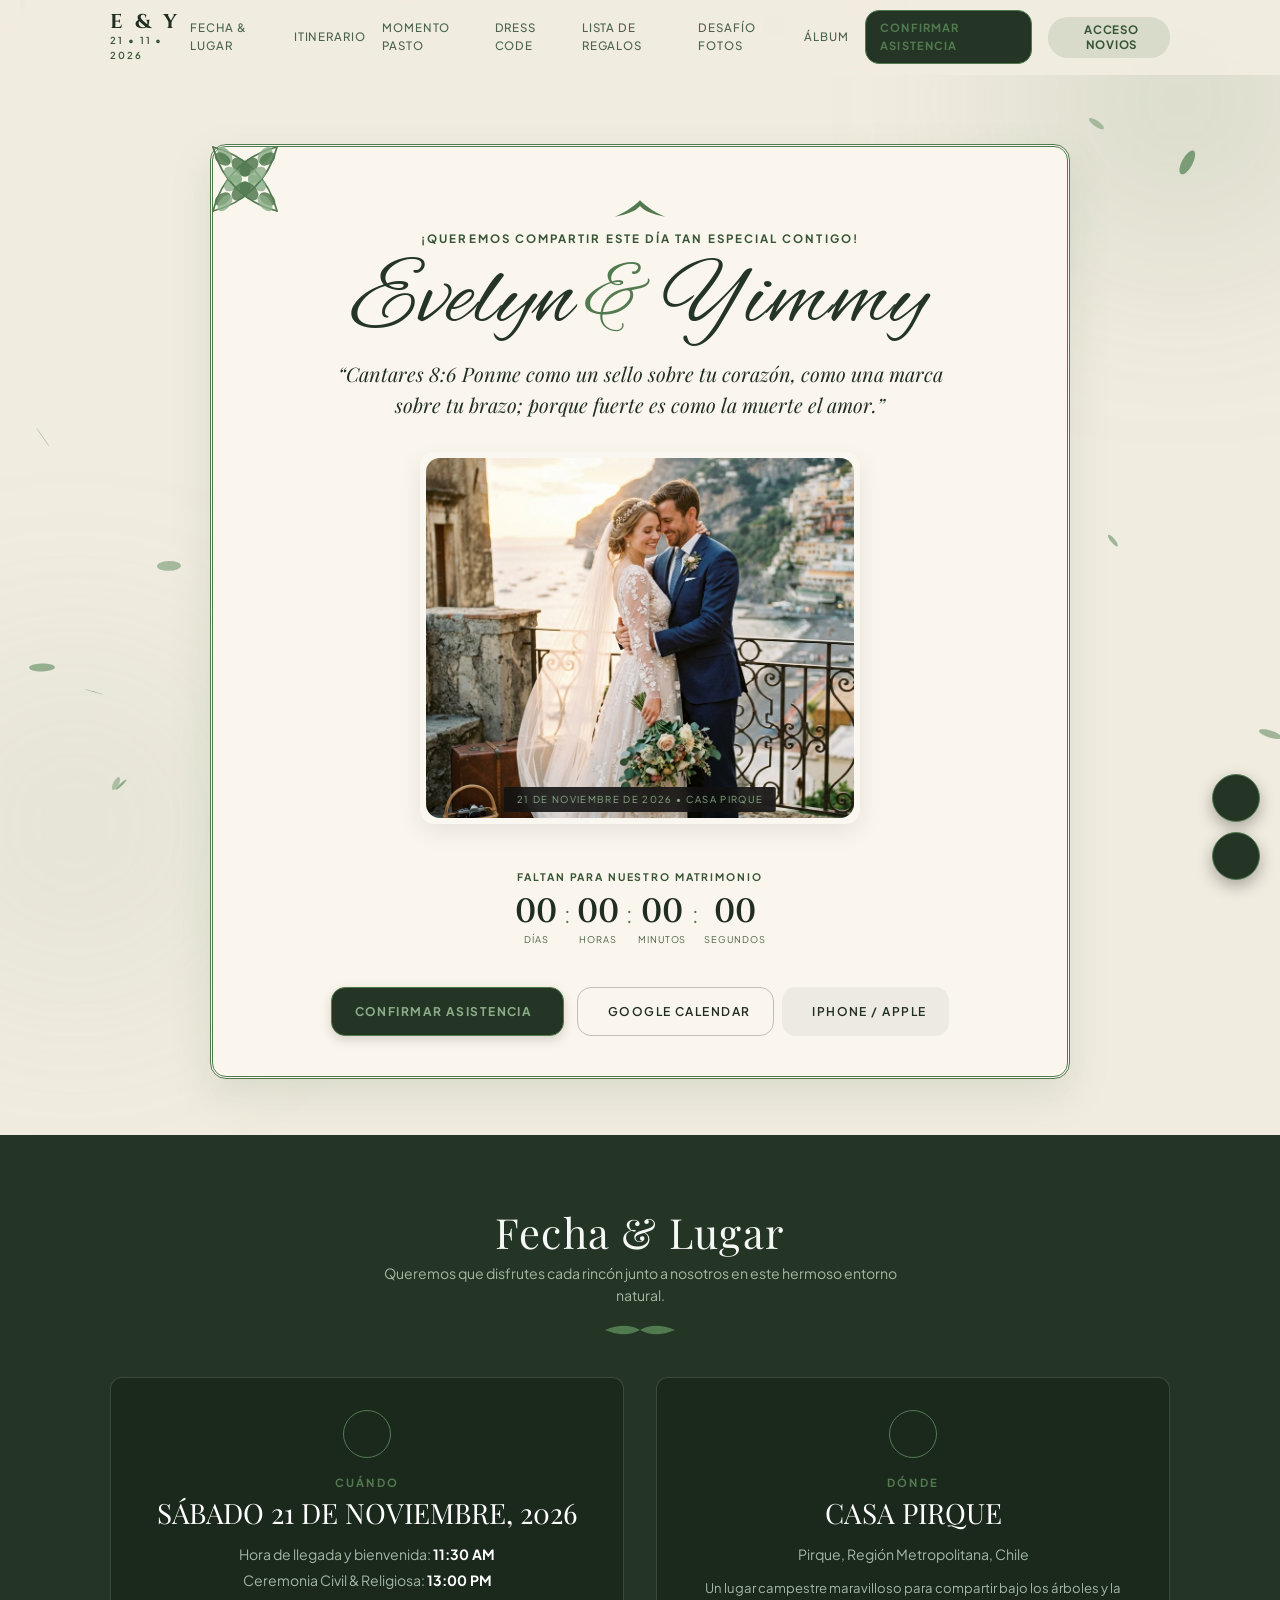
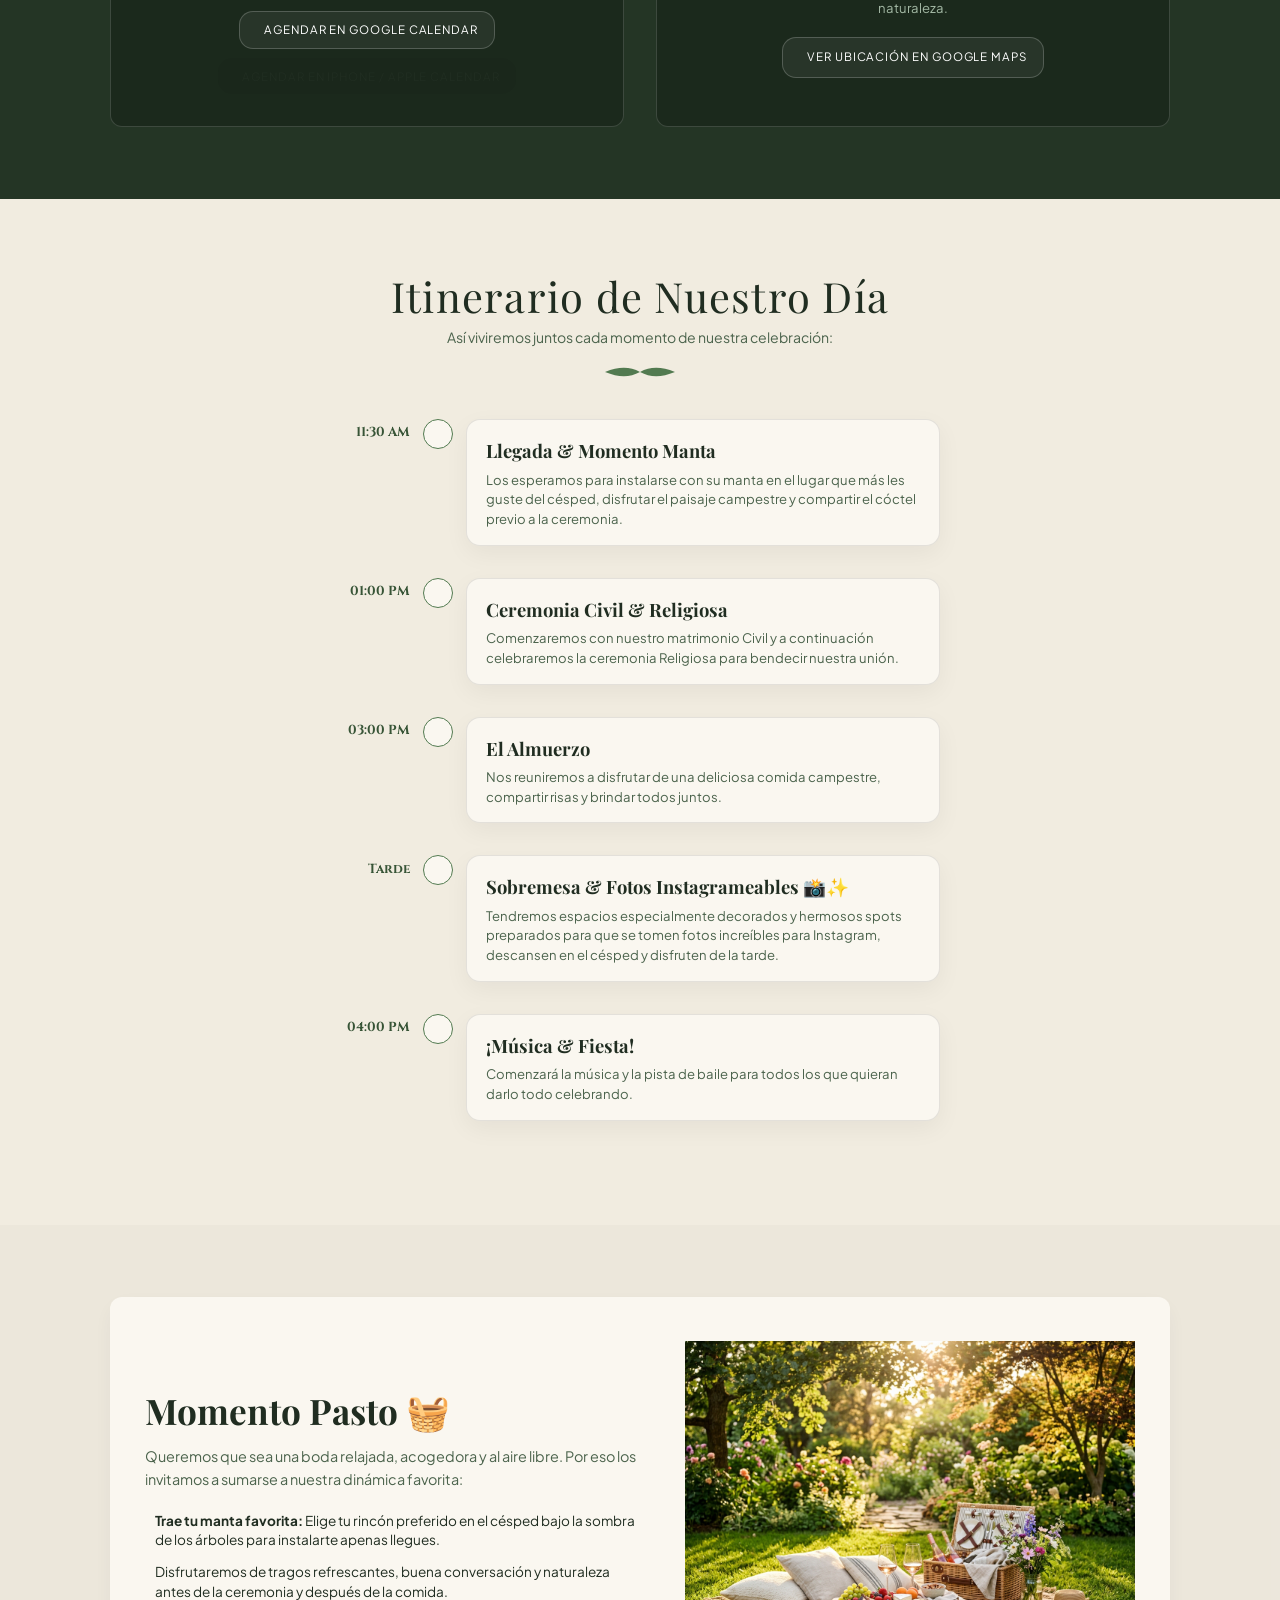
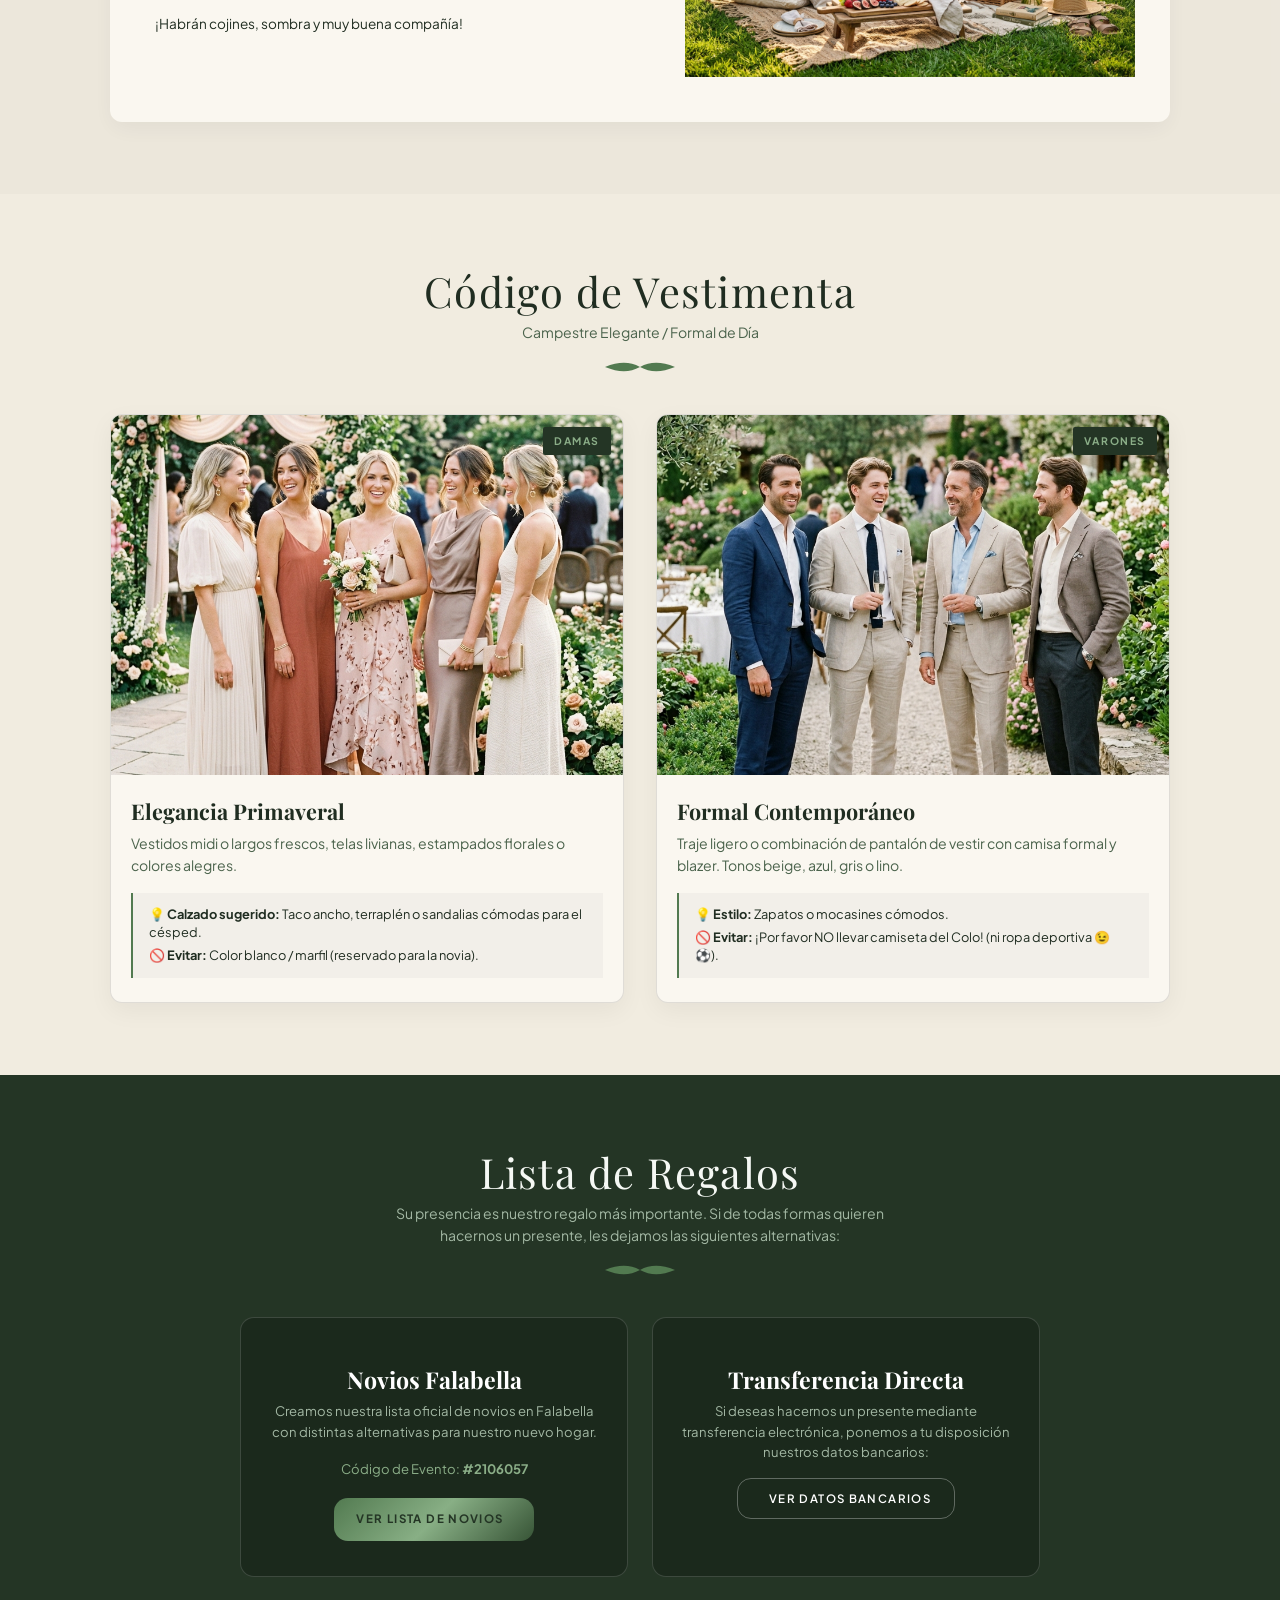
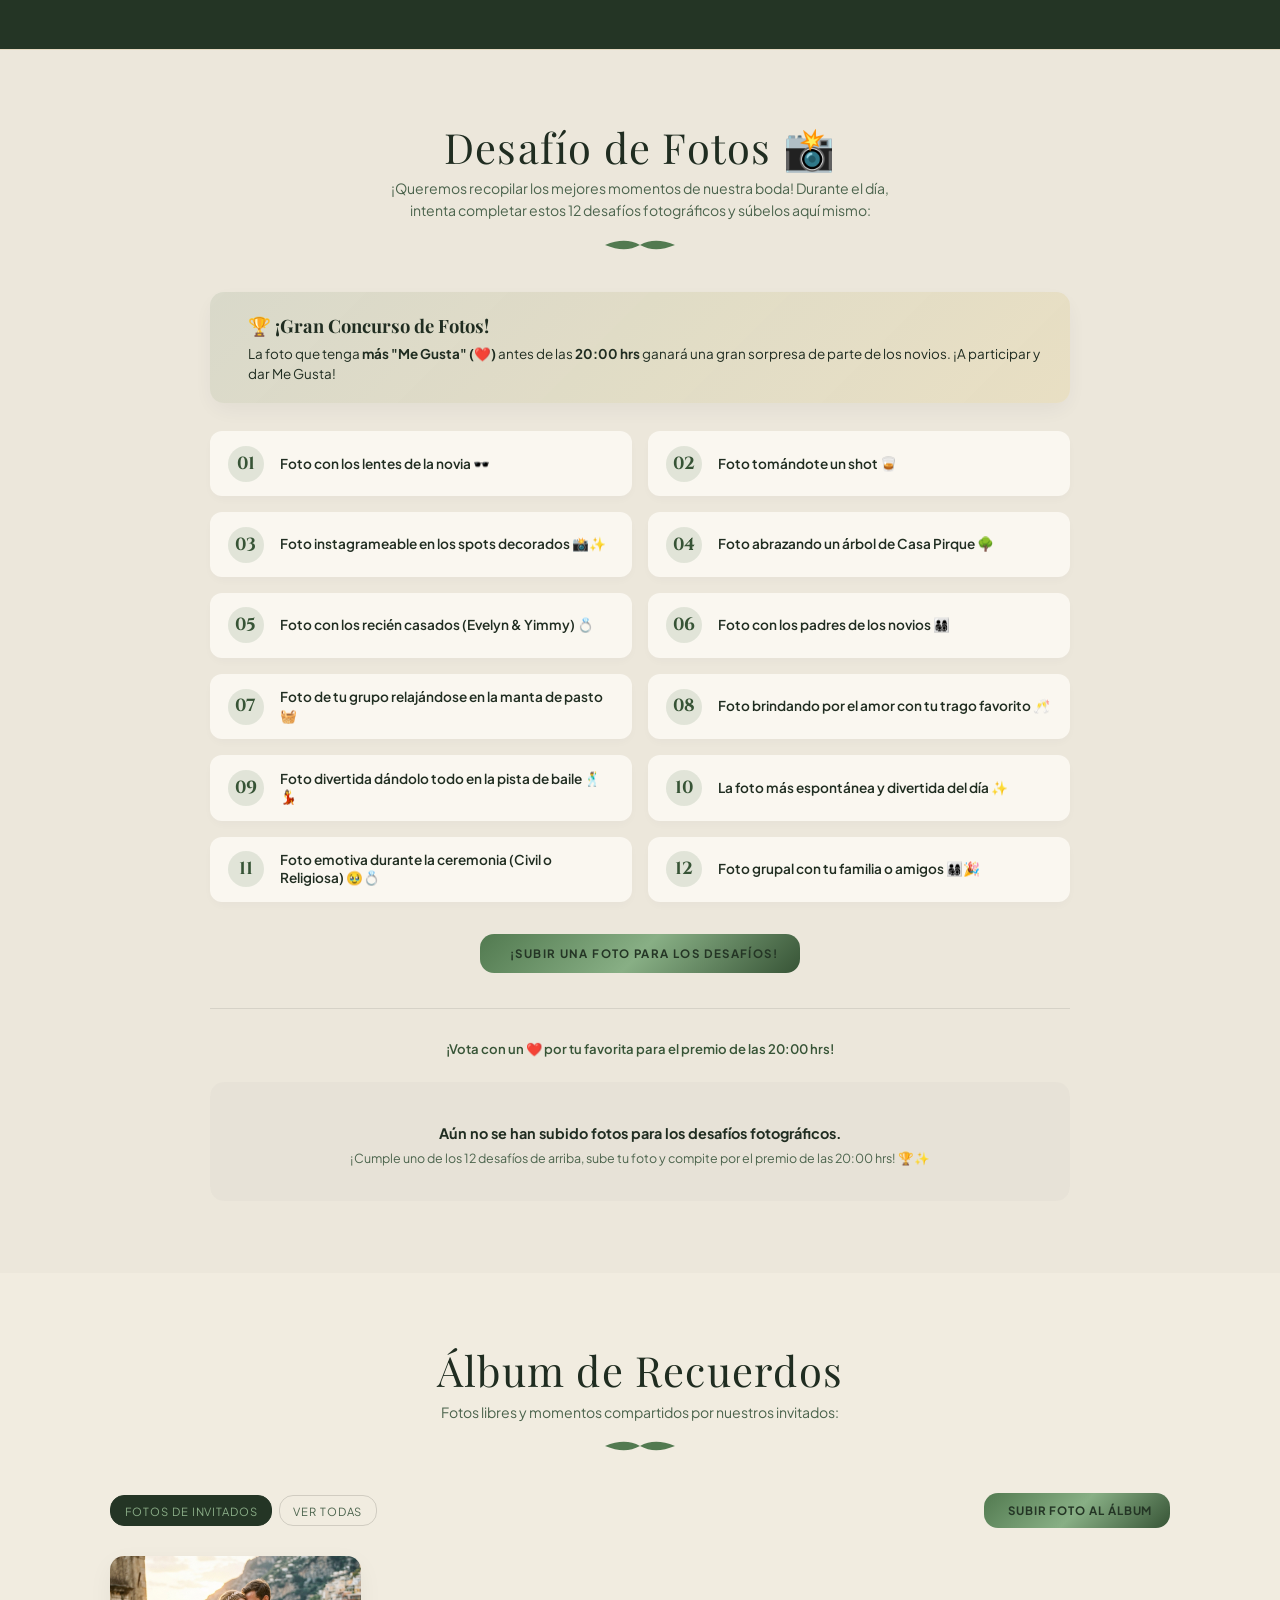
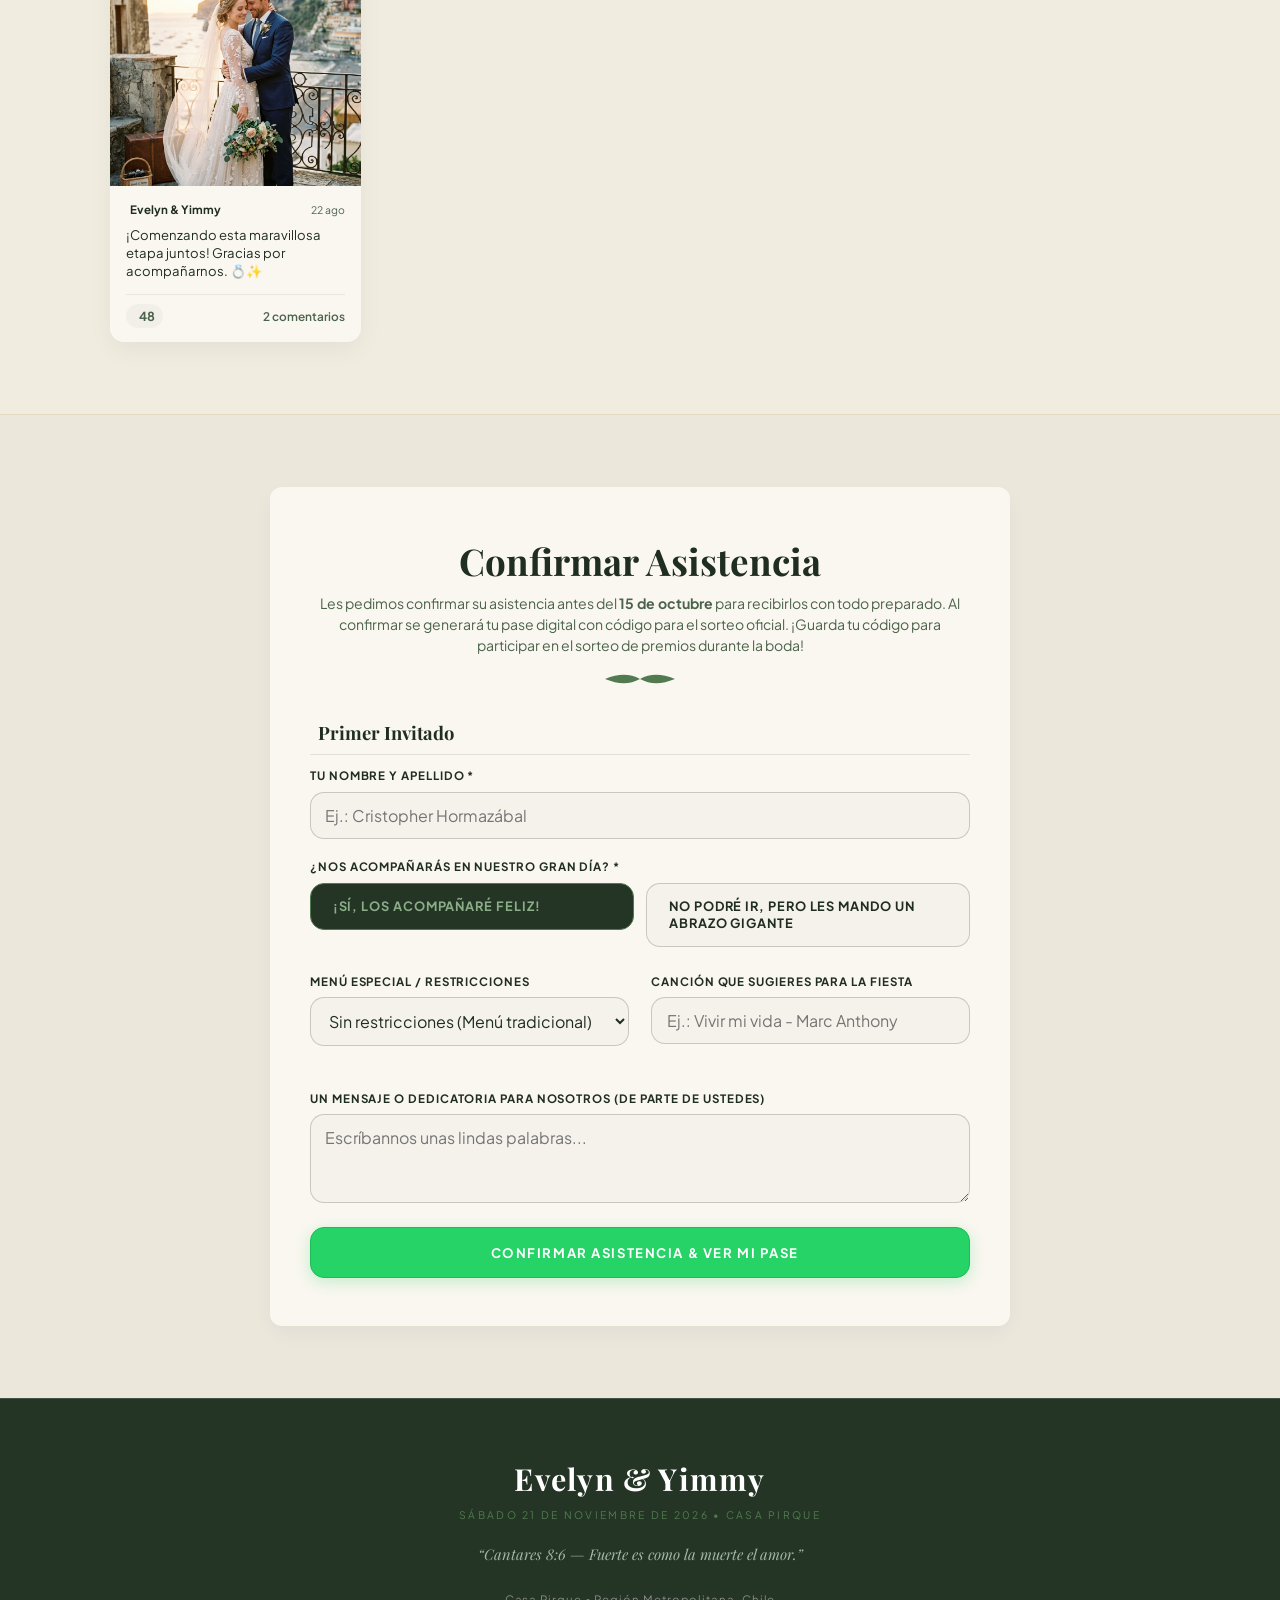
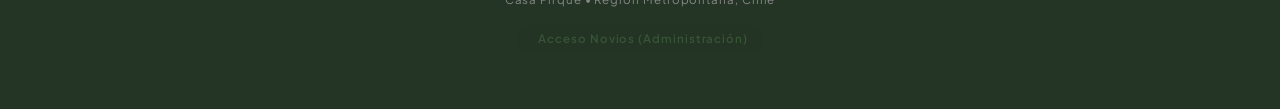
==== commit 452d159f: "Eliminar texto matrimonio oficial del encabezado del pase de entrada" ====
--- a/index.html
+++ b/index.html
@@ -689,7 +689,7 @@
       
       <div class="pass-ticket-render" id="pass-ticket-render">
         <div class="ticket-top">
-          <span class="ticket-sub">MATRIMONIO OFICIAL • PASE DE ENTRADA</span>
+          <span class="ticket-sub">PASE DE ENTRADA</span>
           <h3 class="ticket-title">Evelyn &amp; Yimmy</h3>
           <span class="ticket-date">SÁBADO 21 DE NOVIEMBRE DE 2026 • 11:30 AM</span>
         </div>
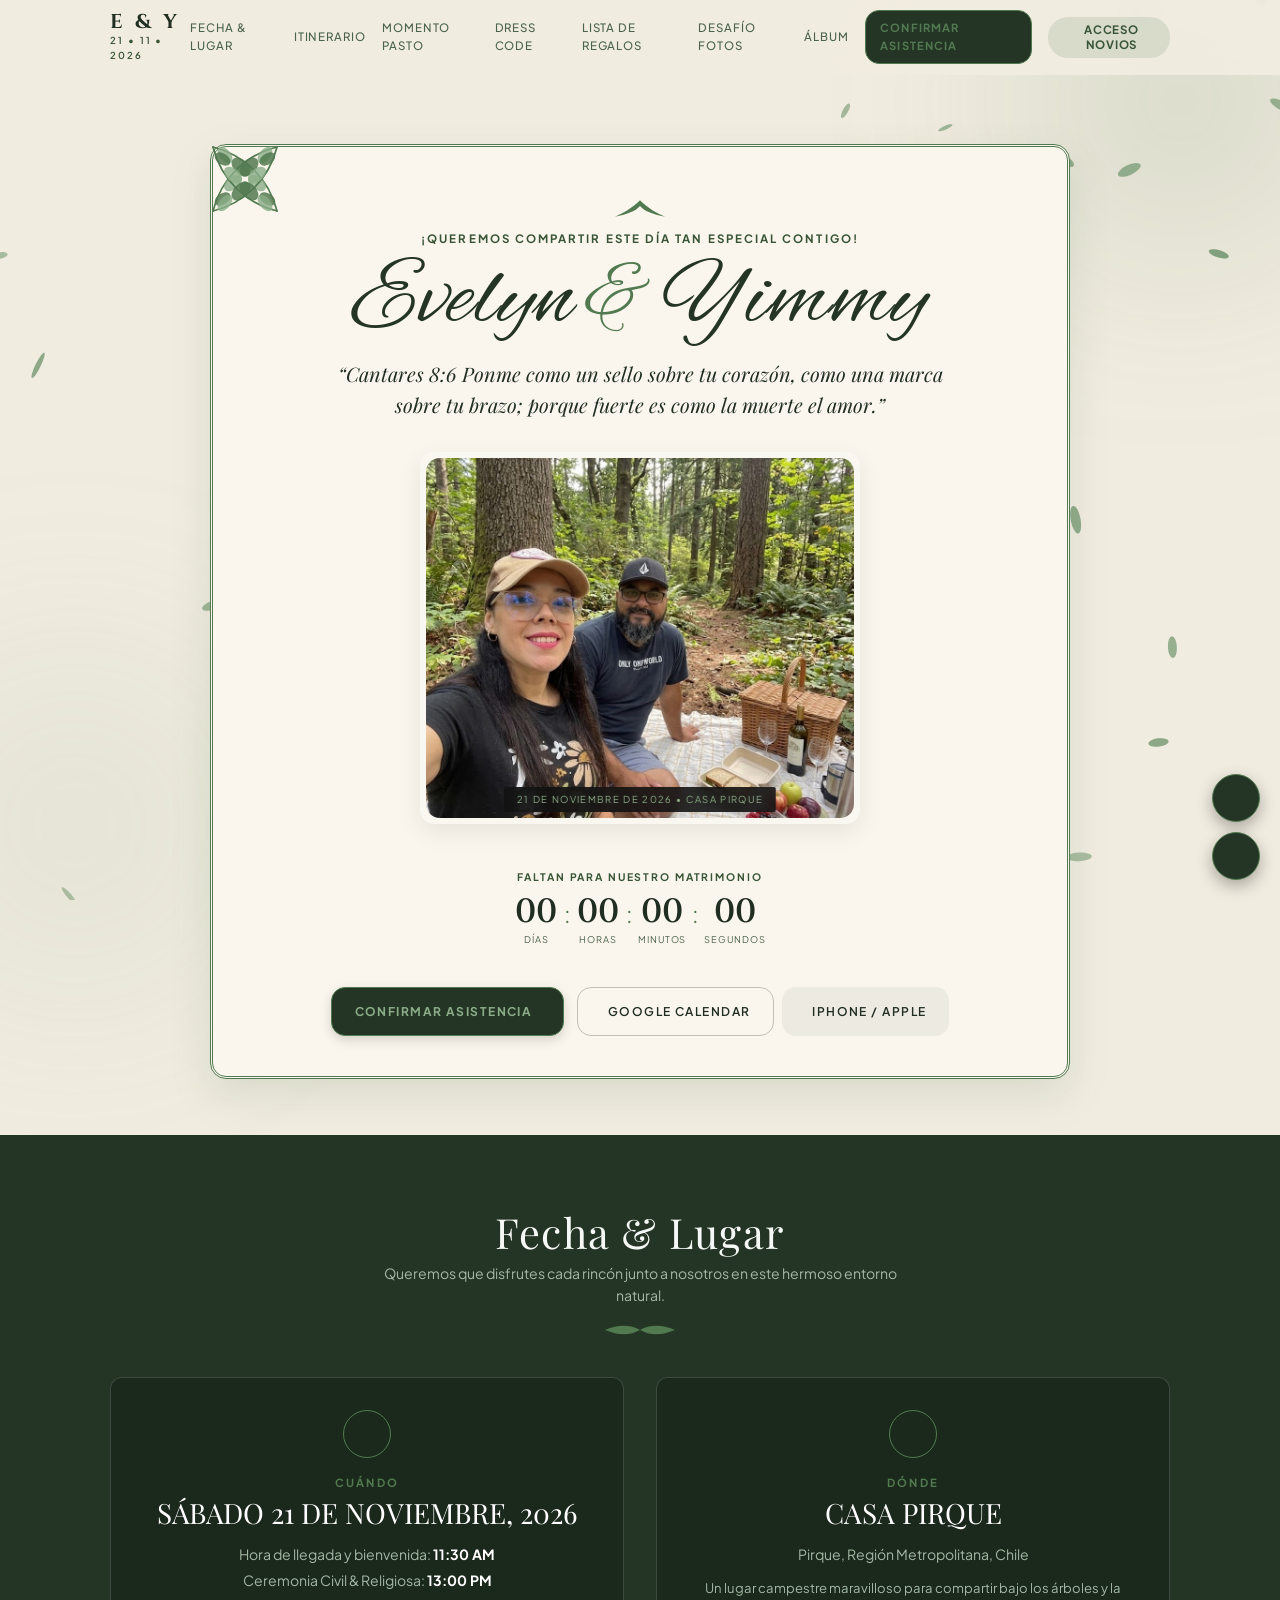
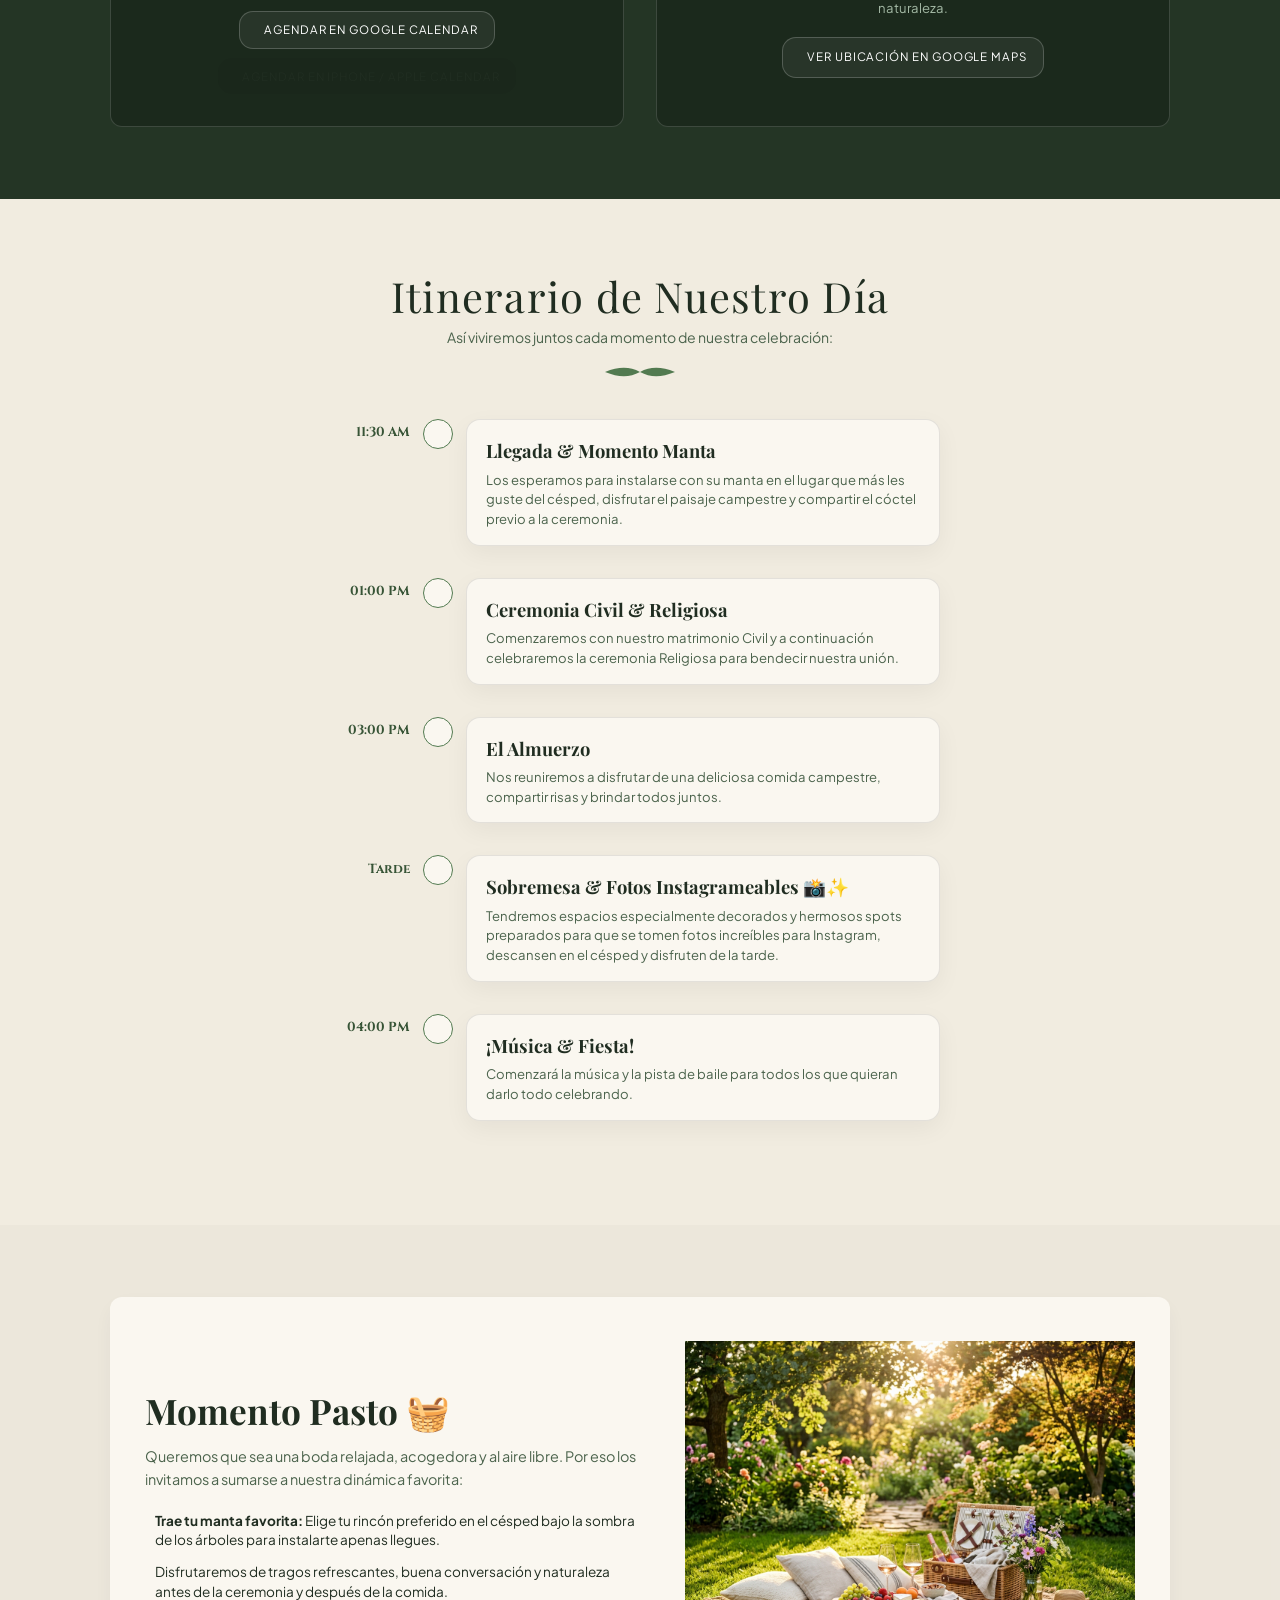
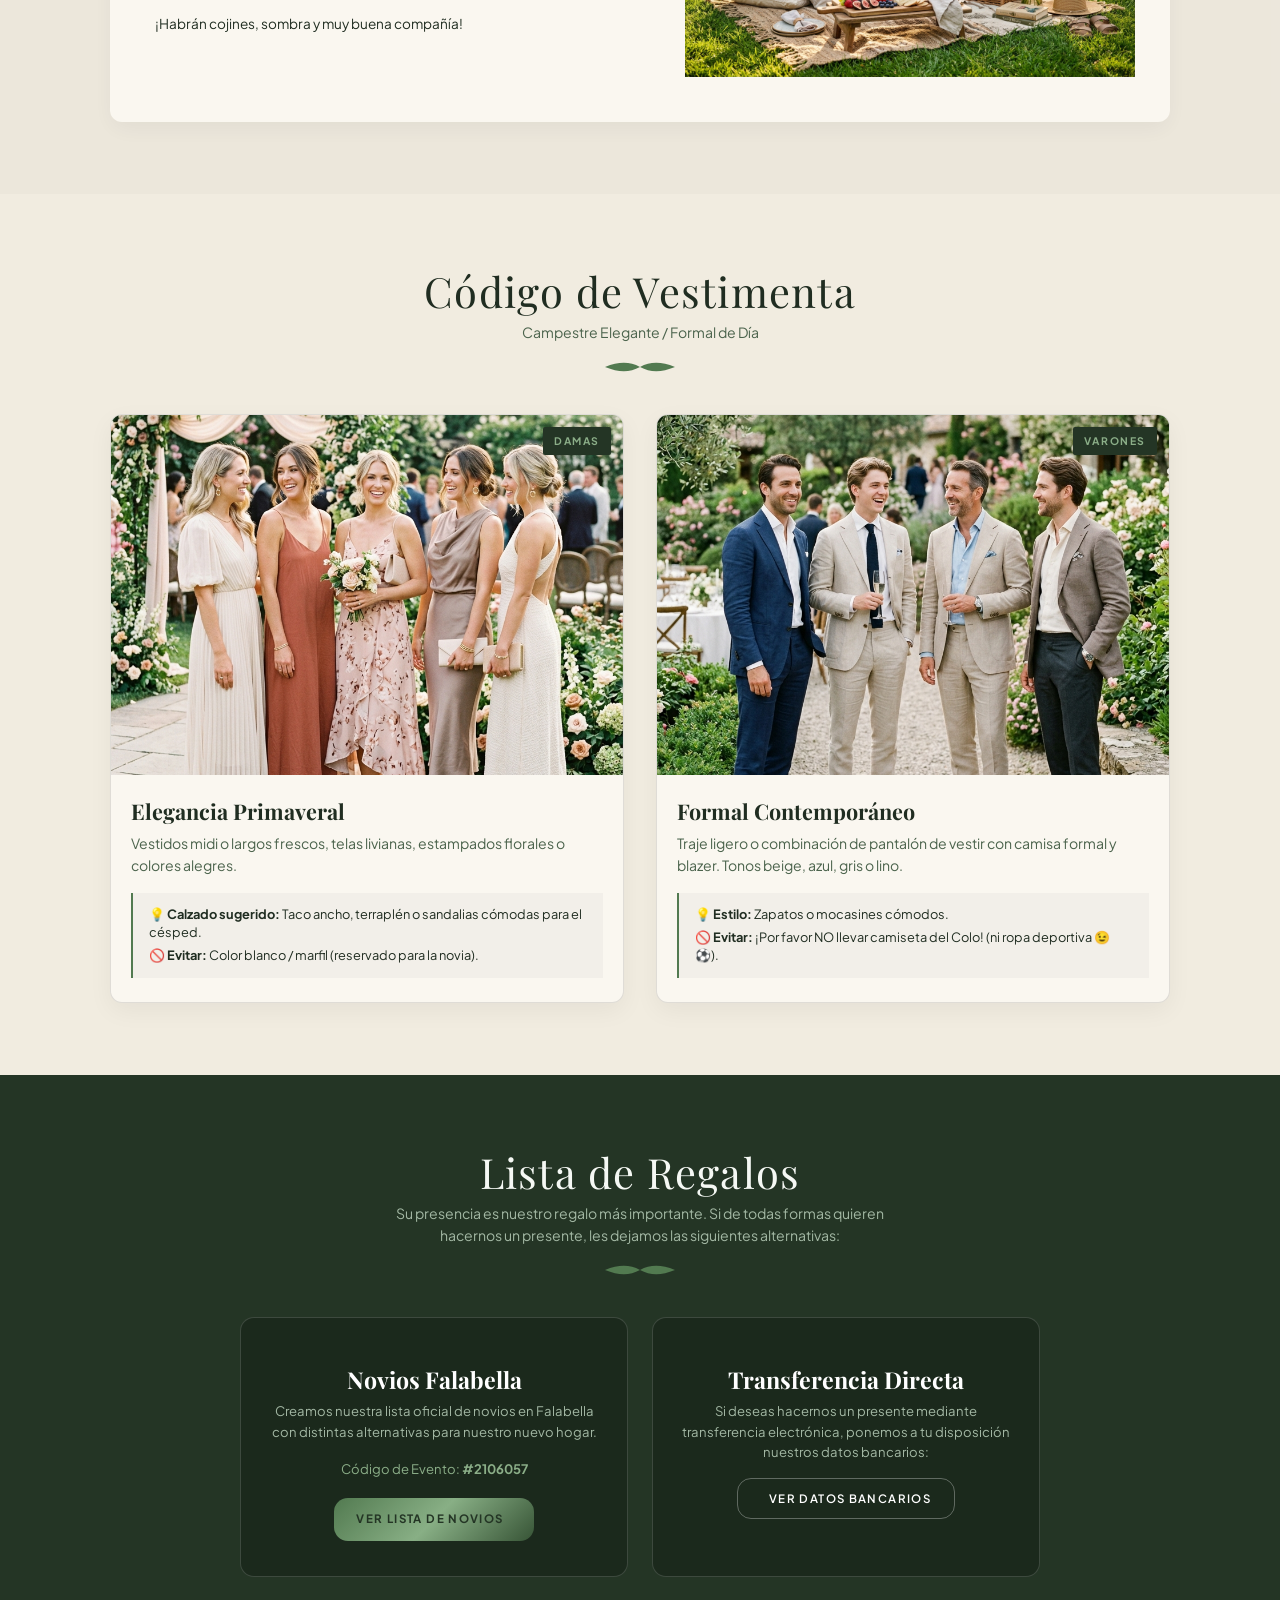
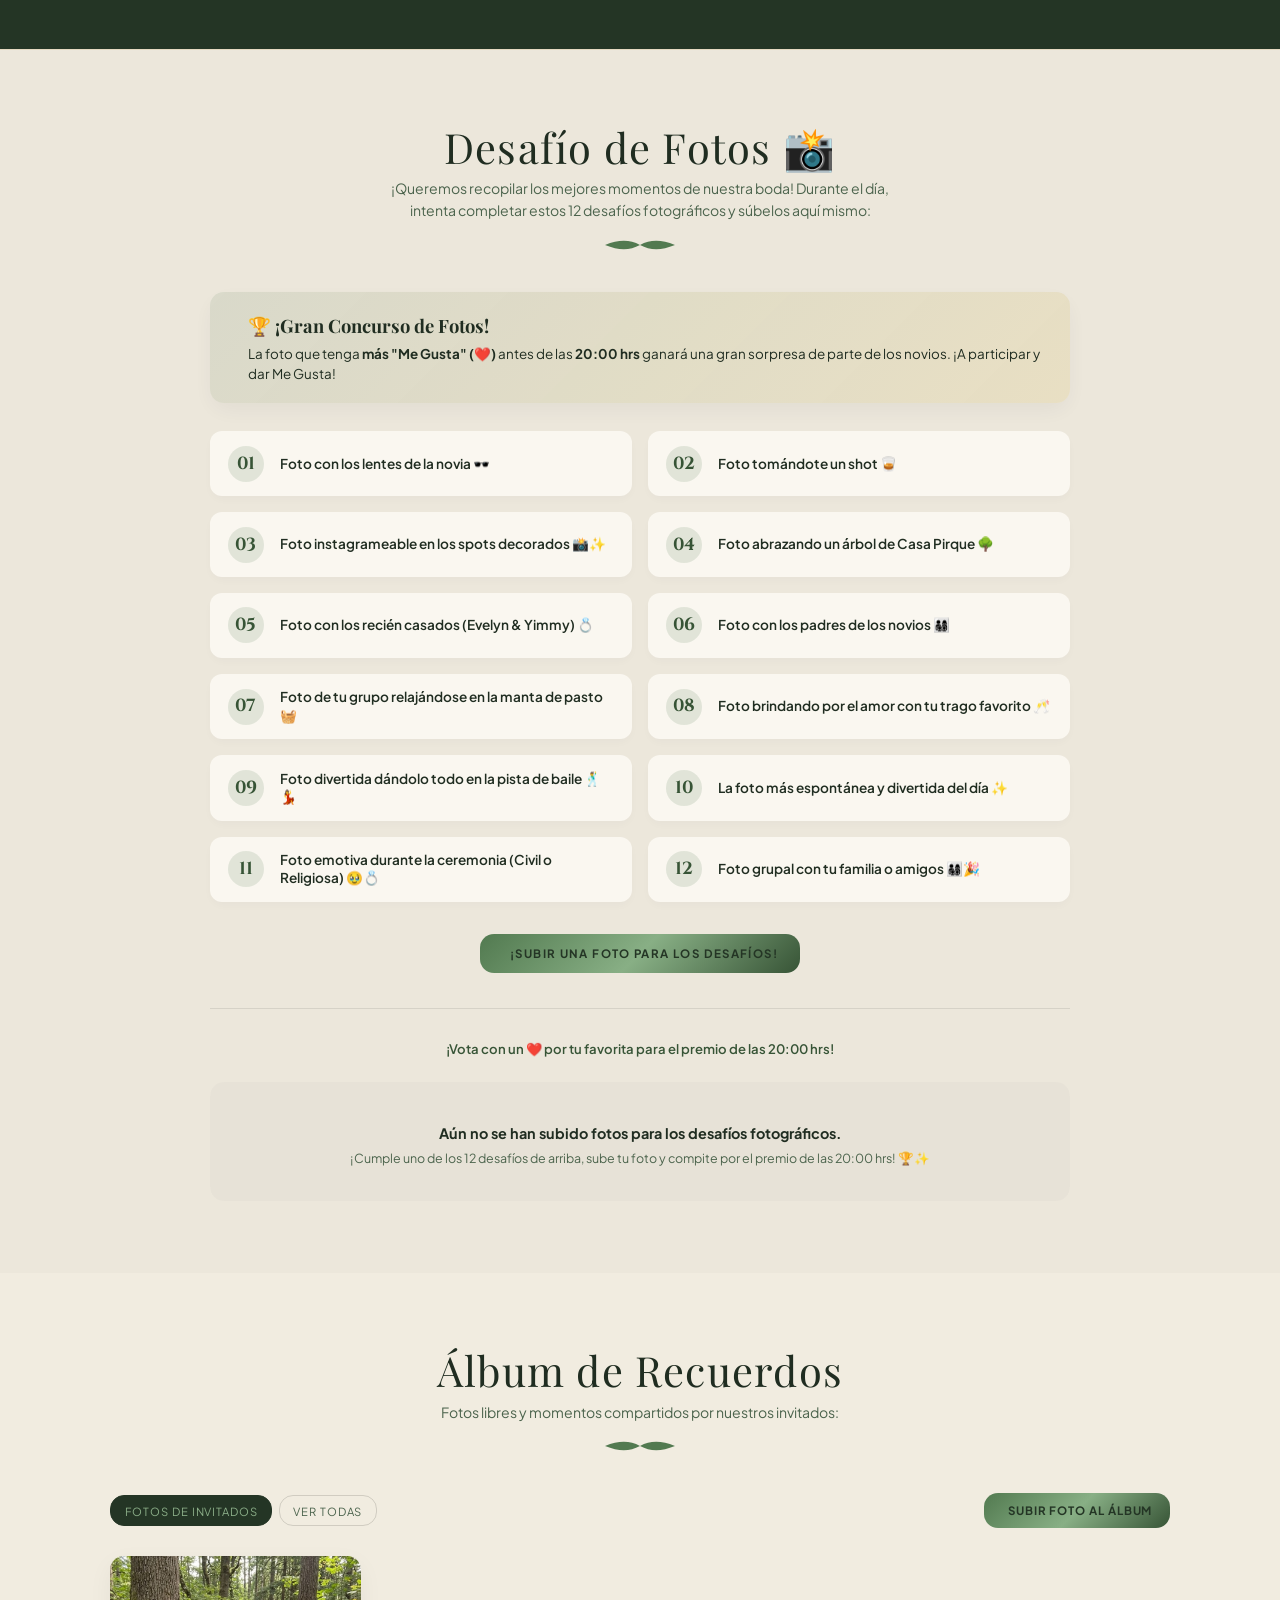
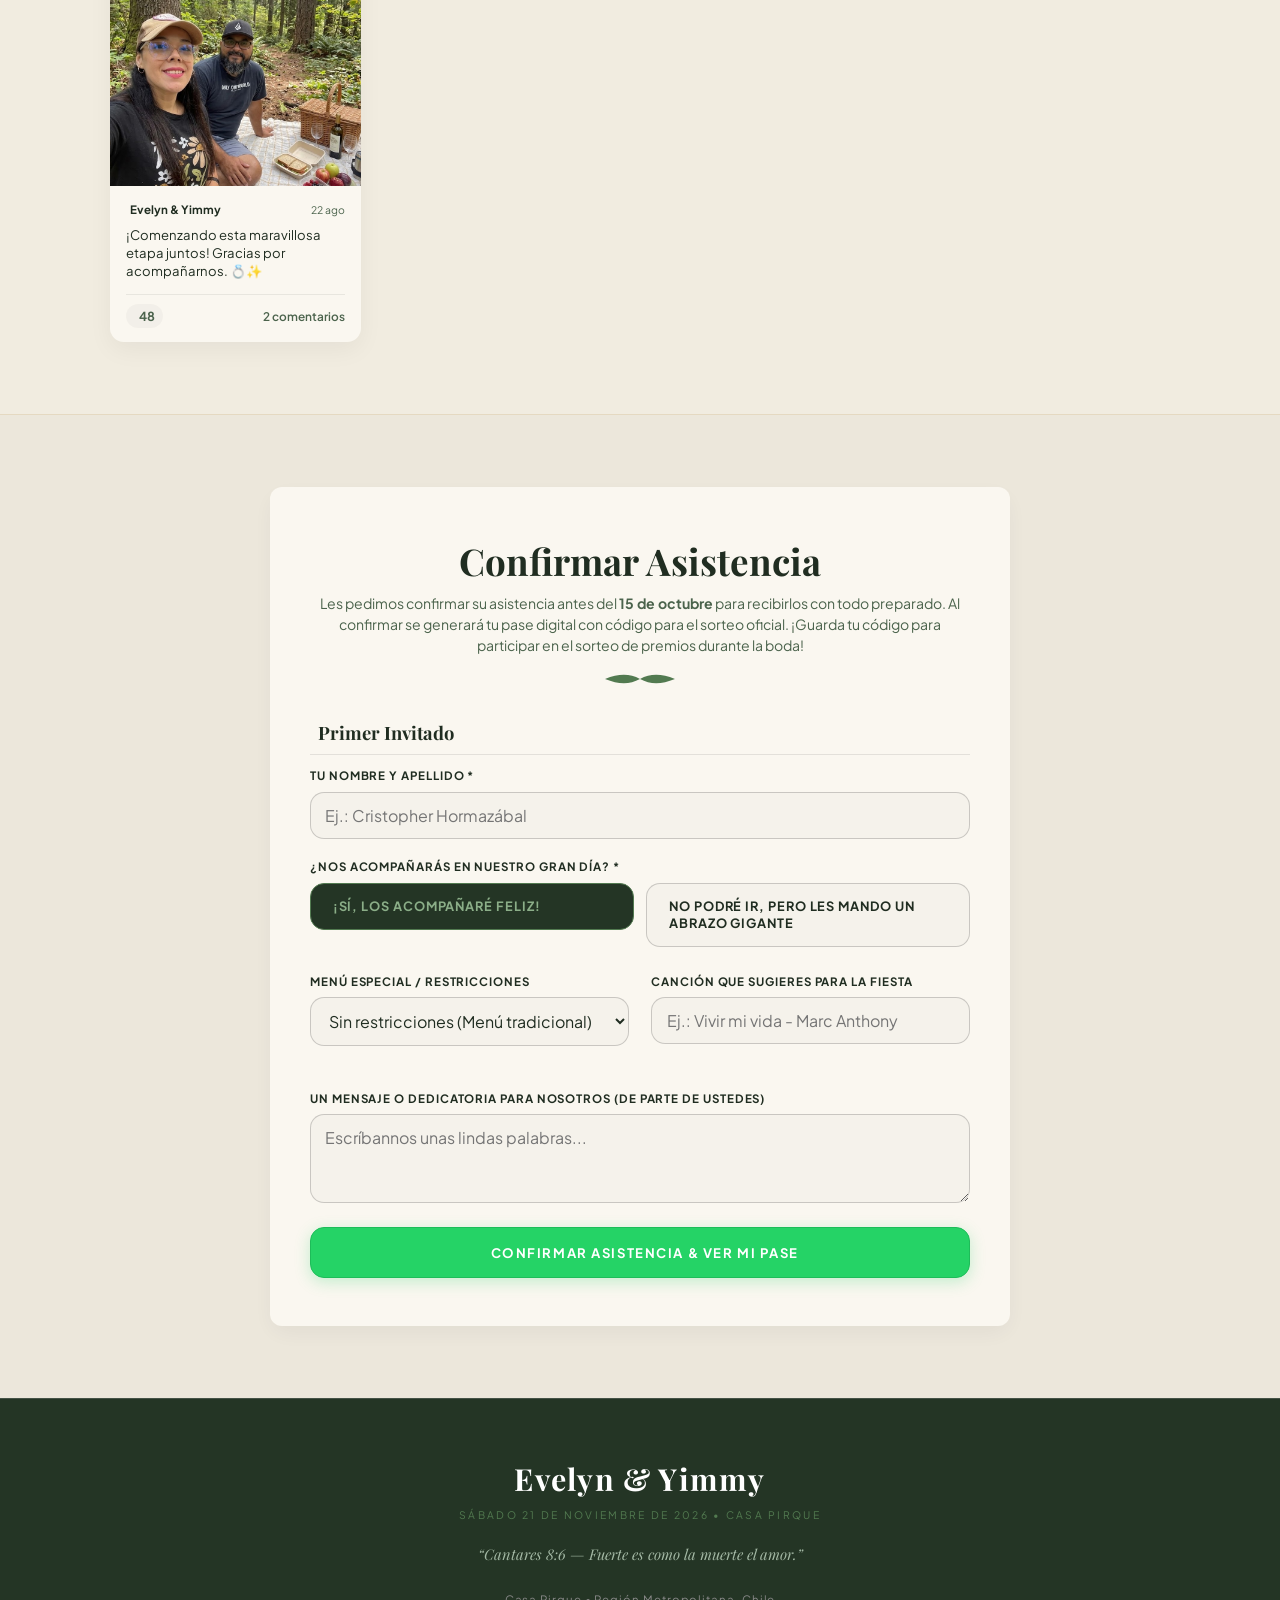
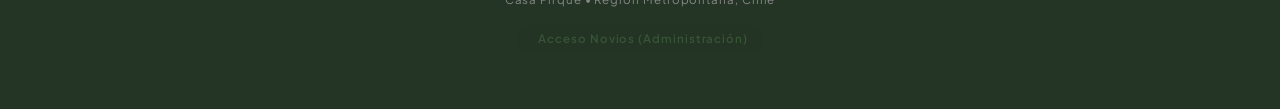
==== commit e2c260e4: "Actualizar foto principal a couple_picnic_portrait.jpg con cache buster para forzar refresco inmedia" ====
--- a/index.html
+++ b/index.html
@@ -120,7 +120,7 @@
         <!-- Foto de los Novios -->
         <div class="hero-image-showcase">
           <div class="editorial-frame">
-            <img src="assets/images/couple_portrait.jpg" alt="Evelyn y Yimmy" class="hero-photo">
+            <img src="assets/images/couple_picnic_portrait.jpg?v=2026" alt="Evelyn y Yimmy" class="hero-photo">
             <div class="frame-tag">21 DE NOVIEMBRE DE 2026 • CASA PIRQUE</div>
           </div>
         </div>
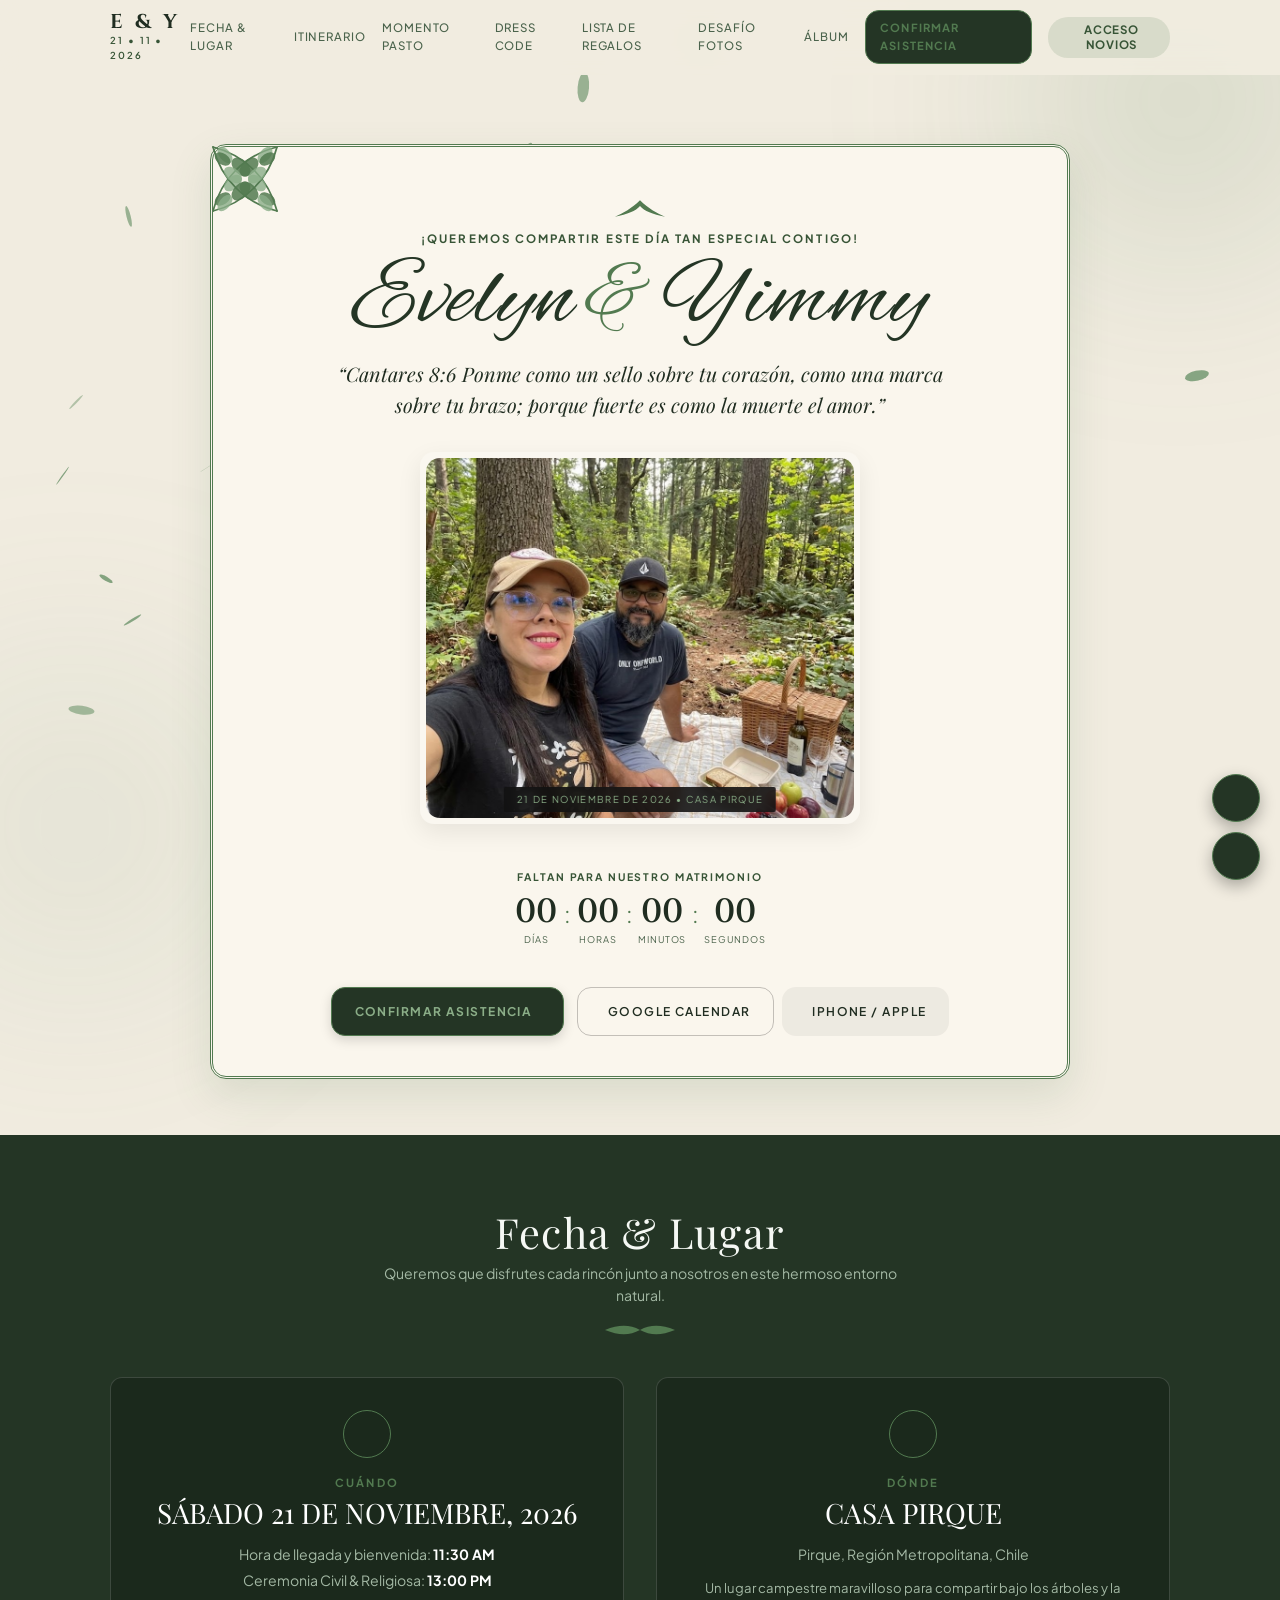
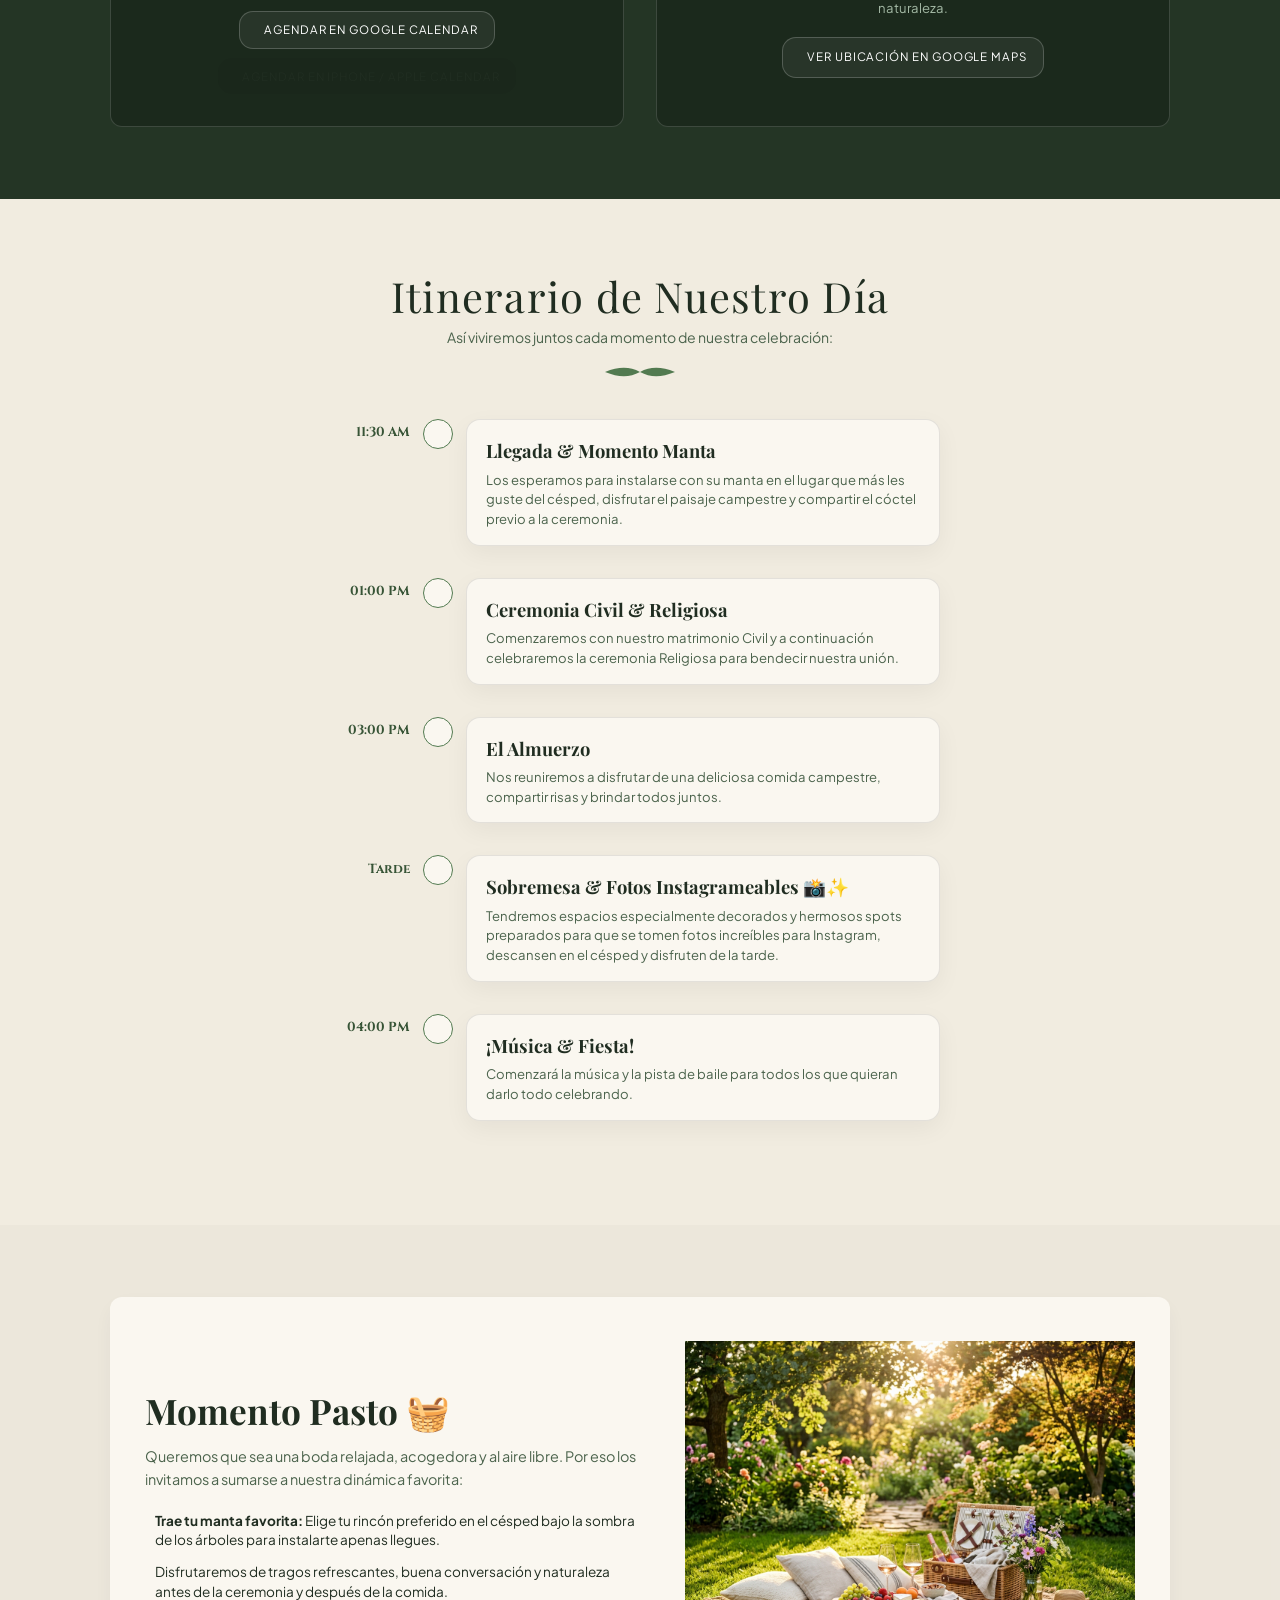
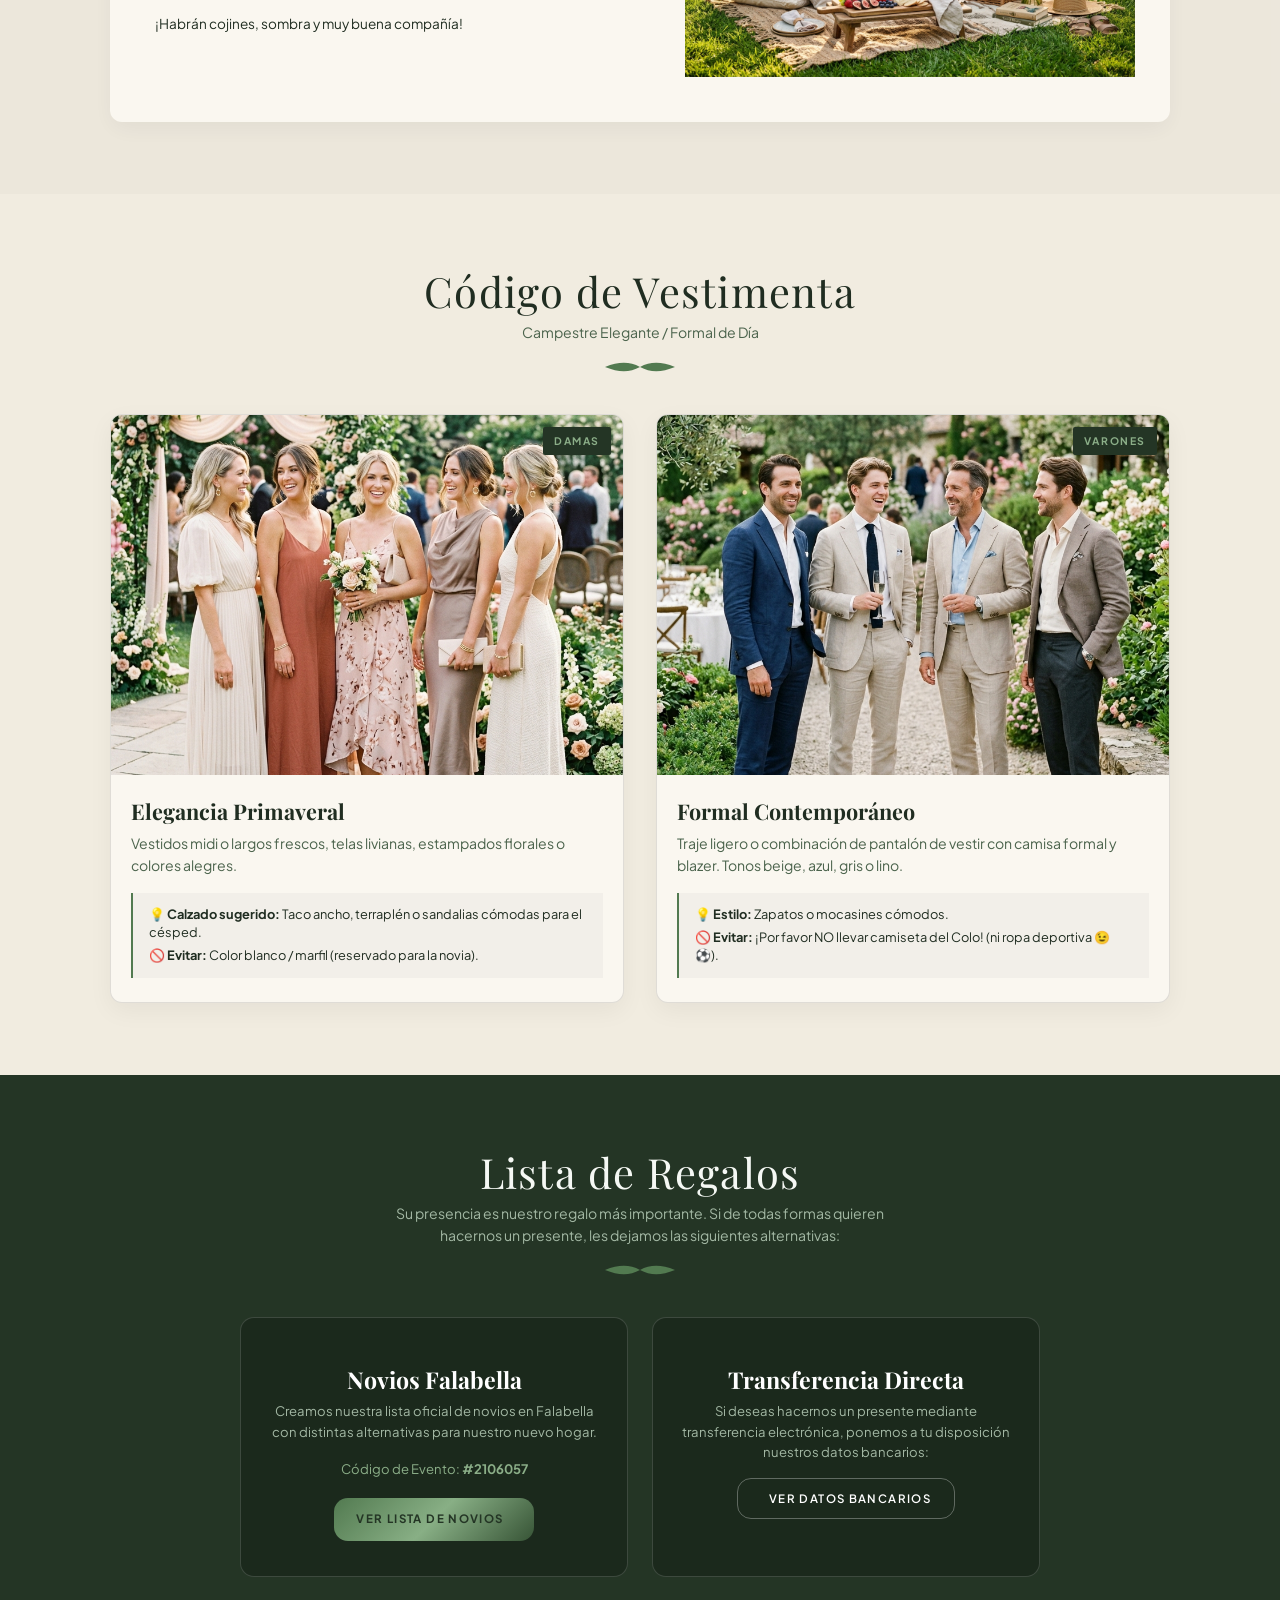
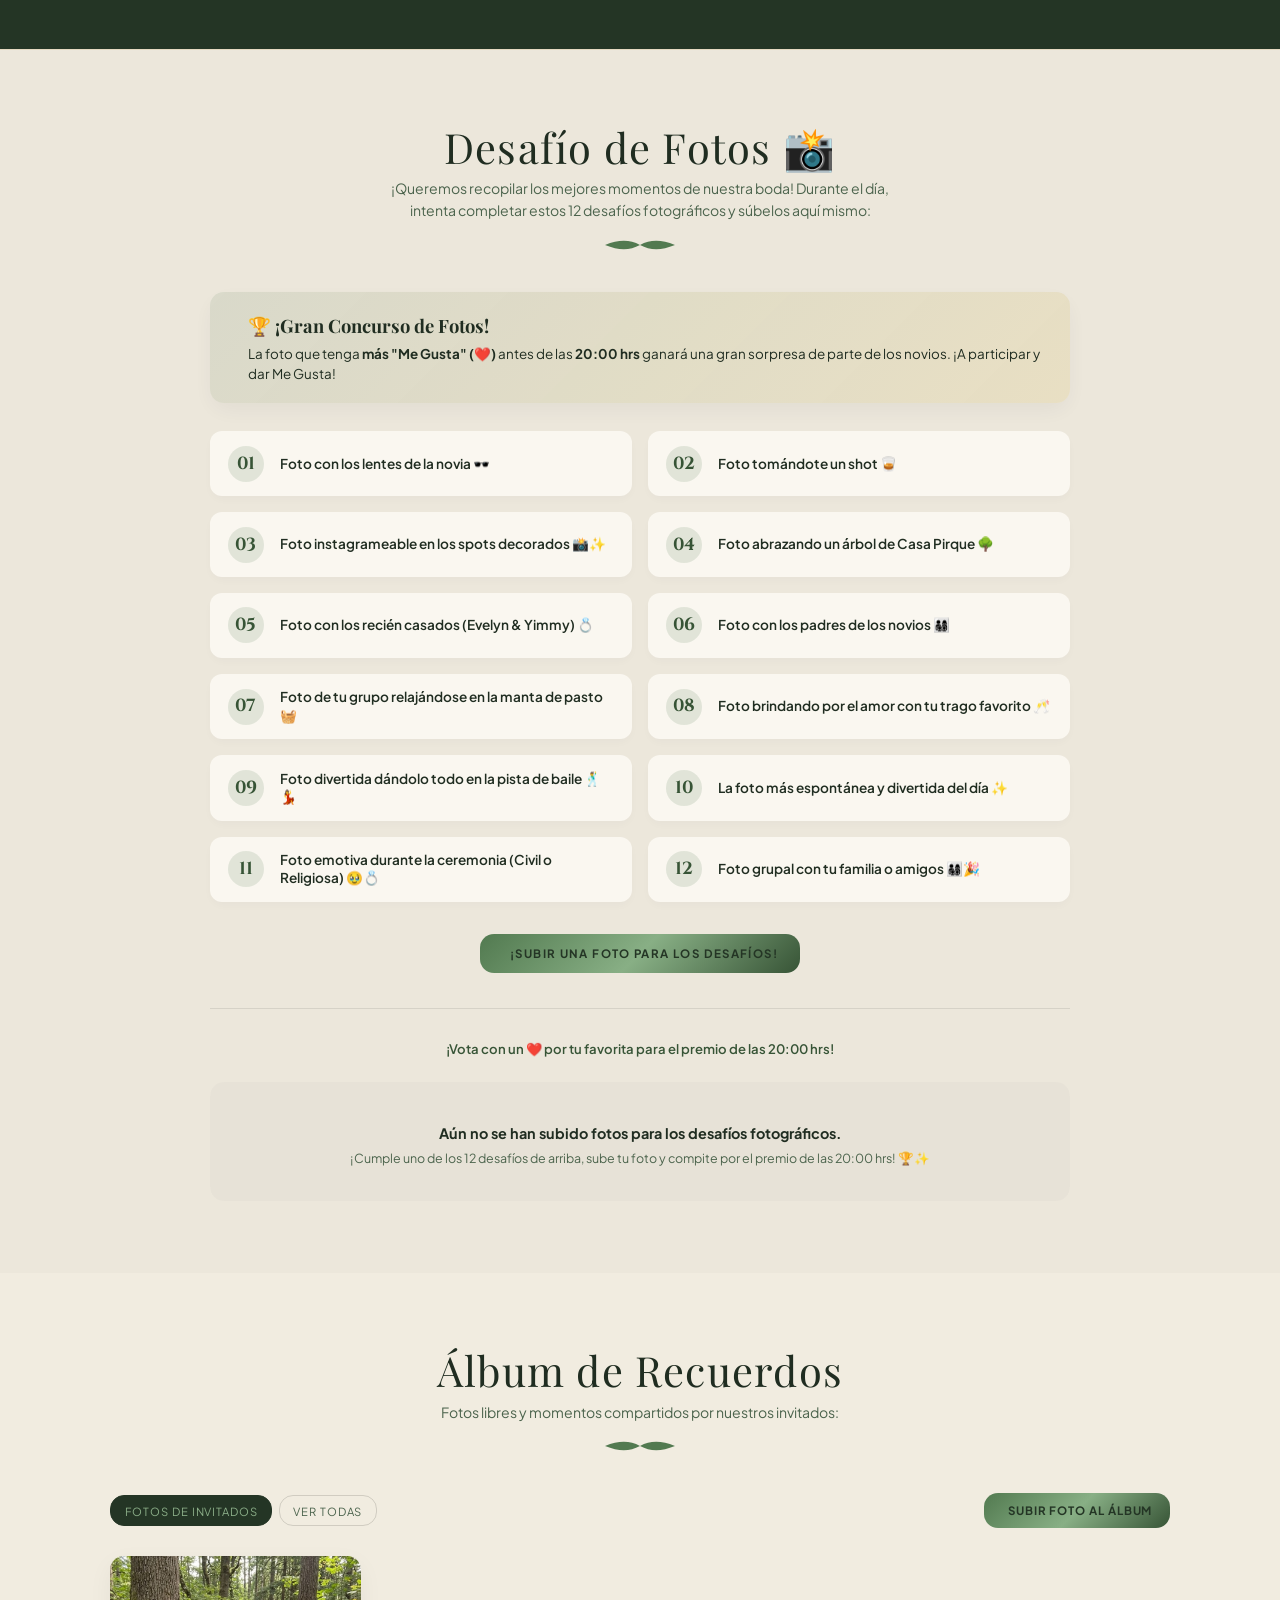
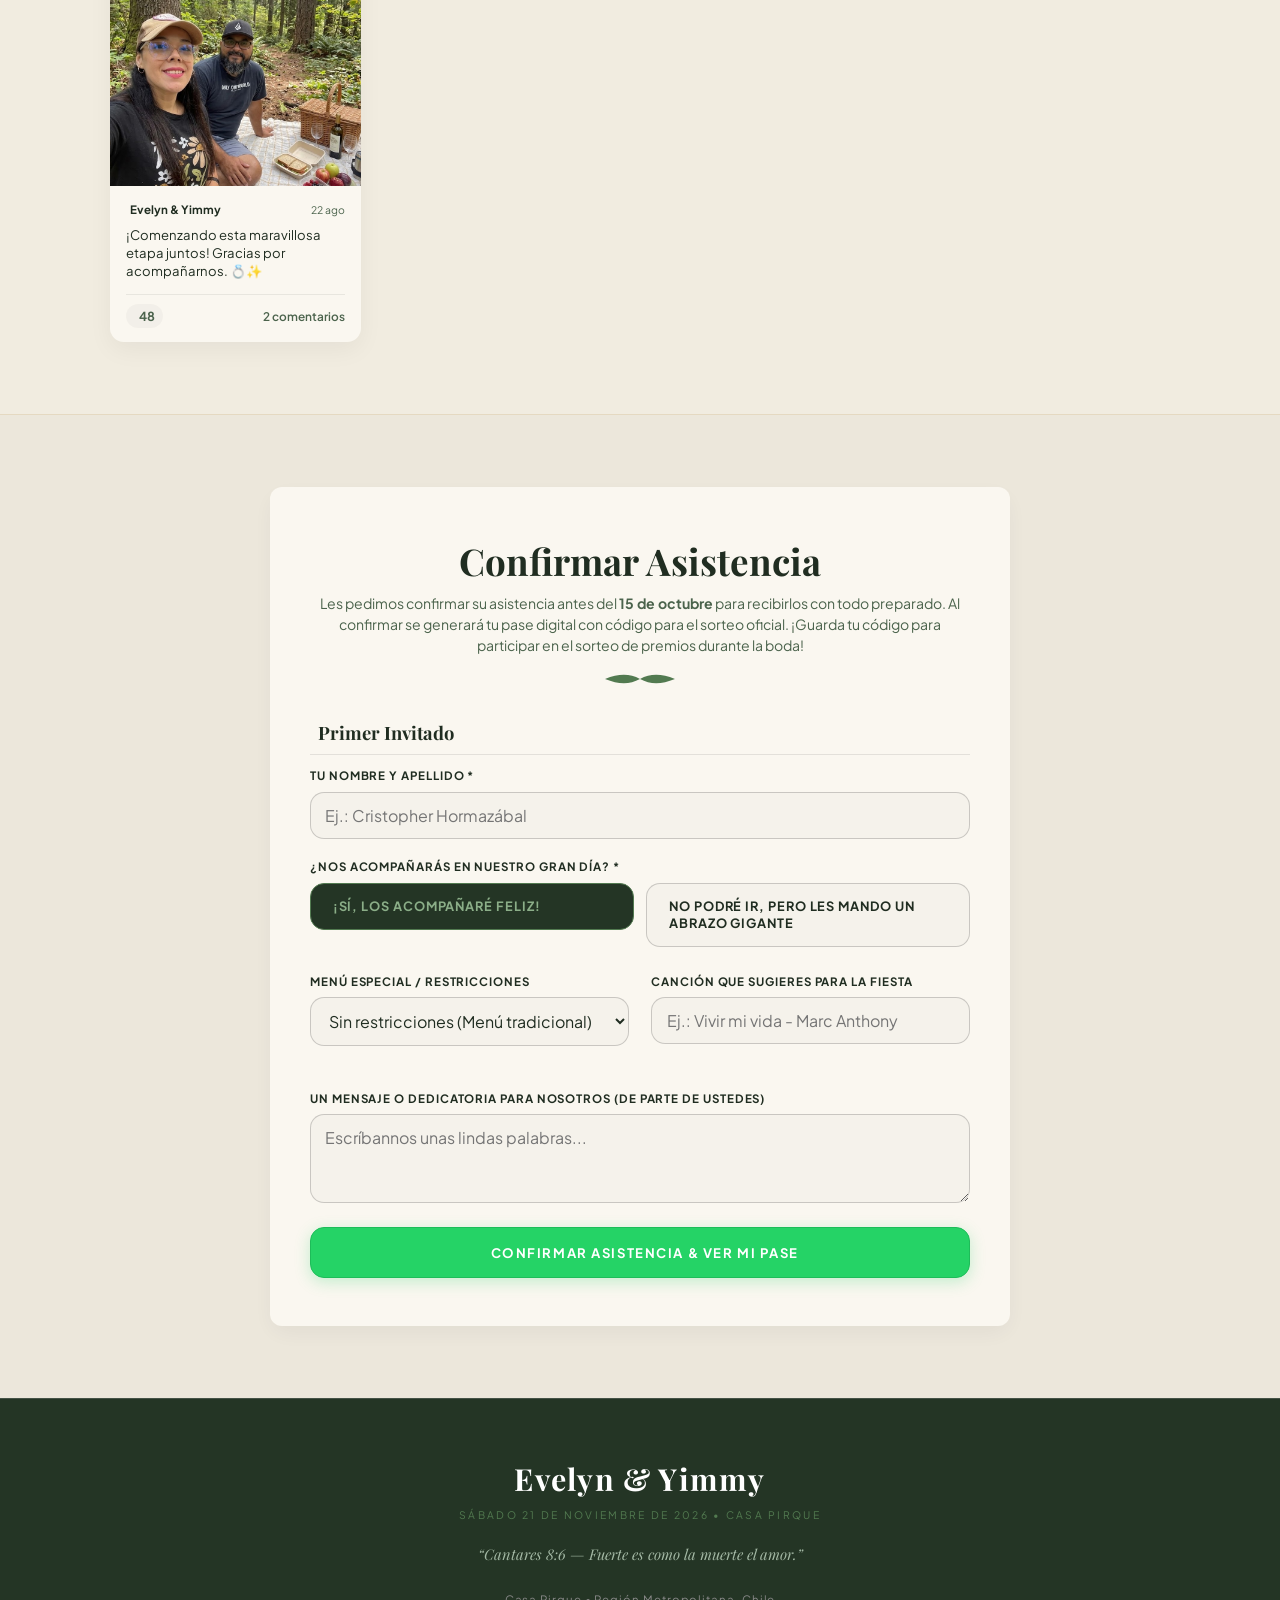
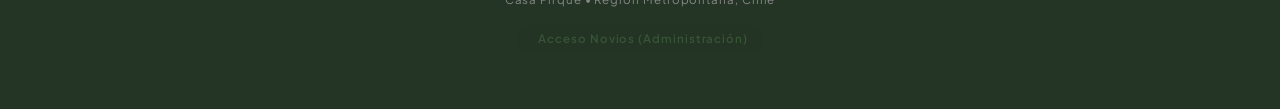
==== commit 90c700be: "Eliminar todas las confirmaciones anteriores de prueba y habilitar eliminacion individual de confirm" ====
--- a/index.html
+++ b/index.html
@@ -1028,6 +1028,7 @@
                   <th>Canción</th>
                   <th>Dedicatoria</th>
                   <th>Fecha</th>
+                  <th>Eliminar</th>
                 </tr>
               </thead>
               <tbody id="admin-rsvps-tbody">
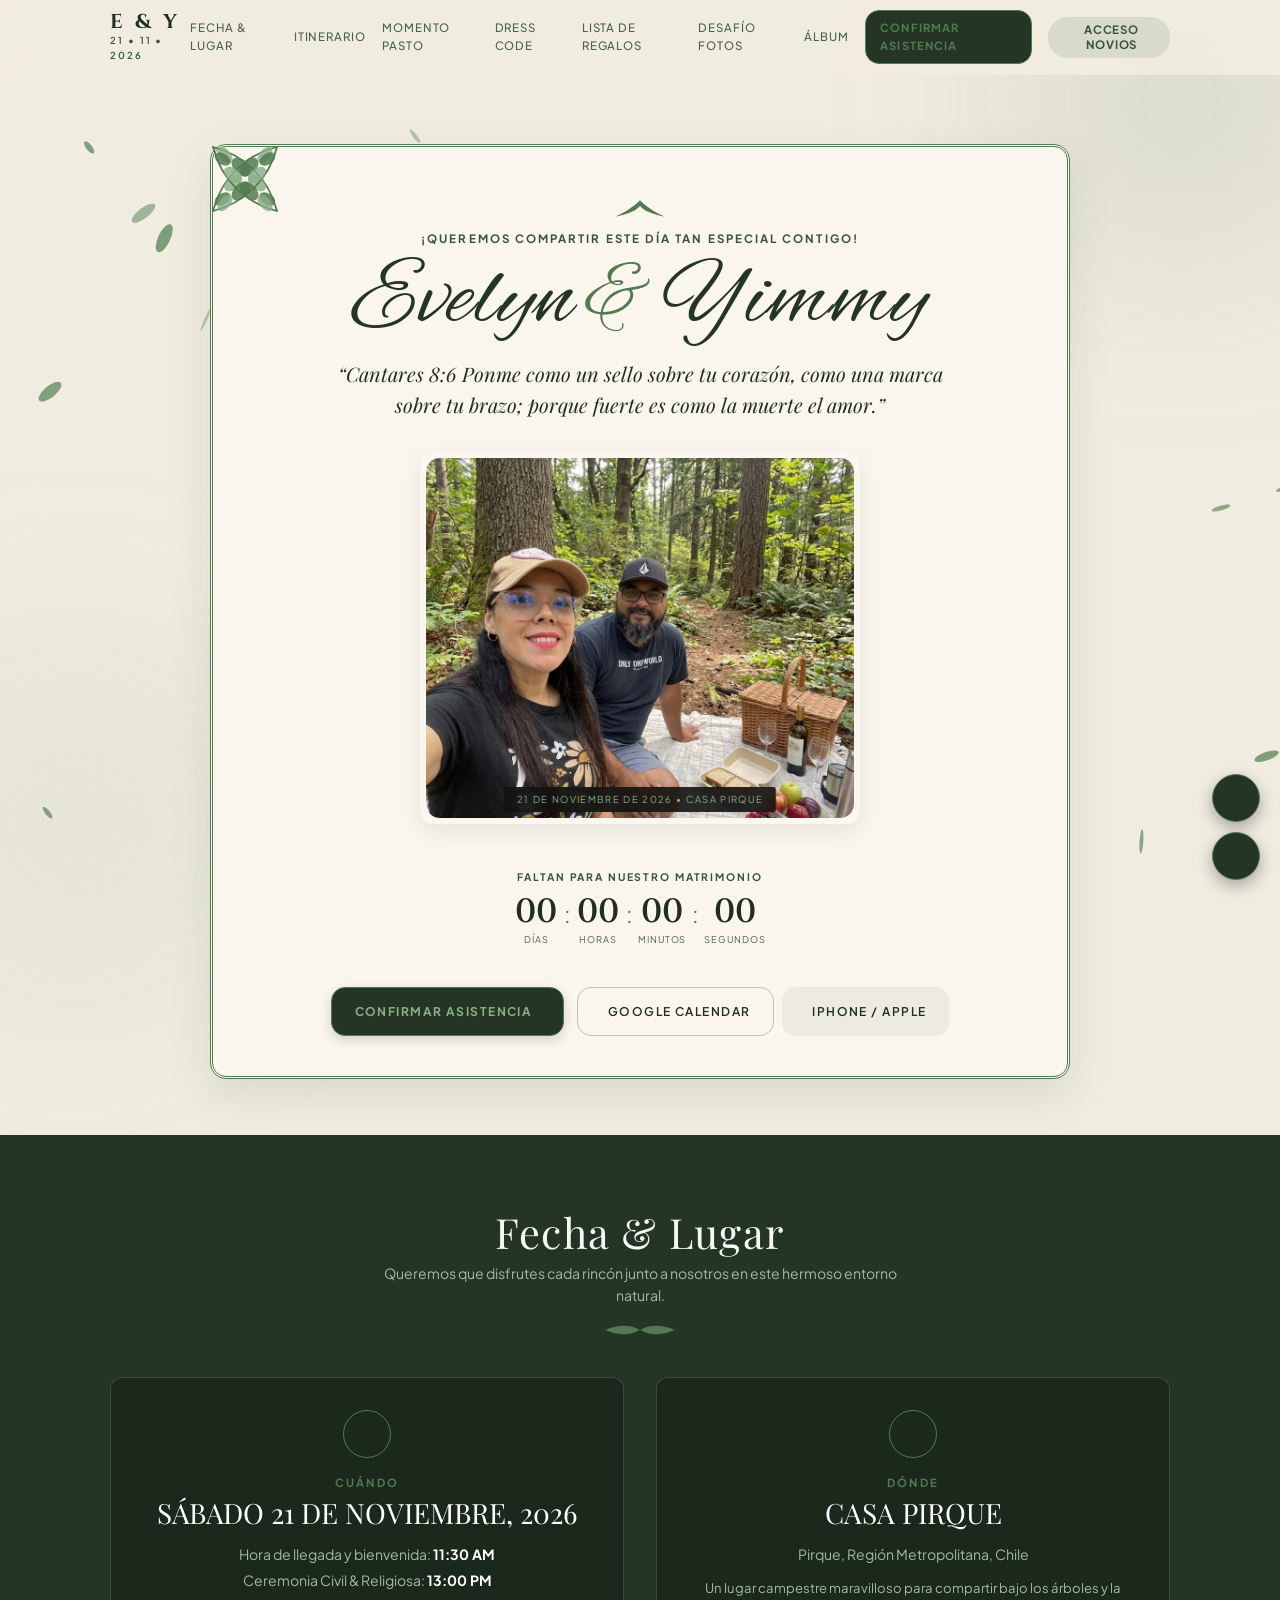
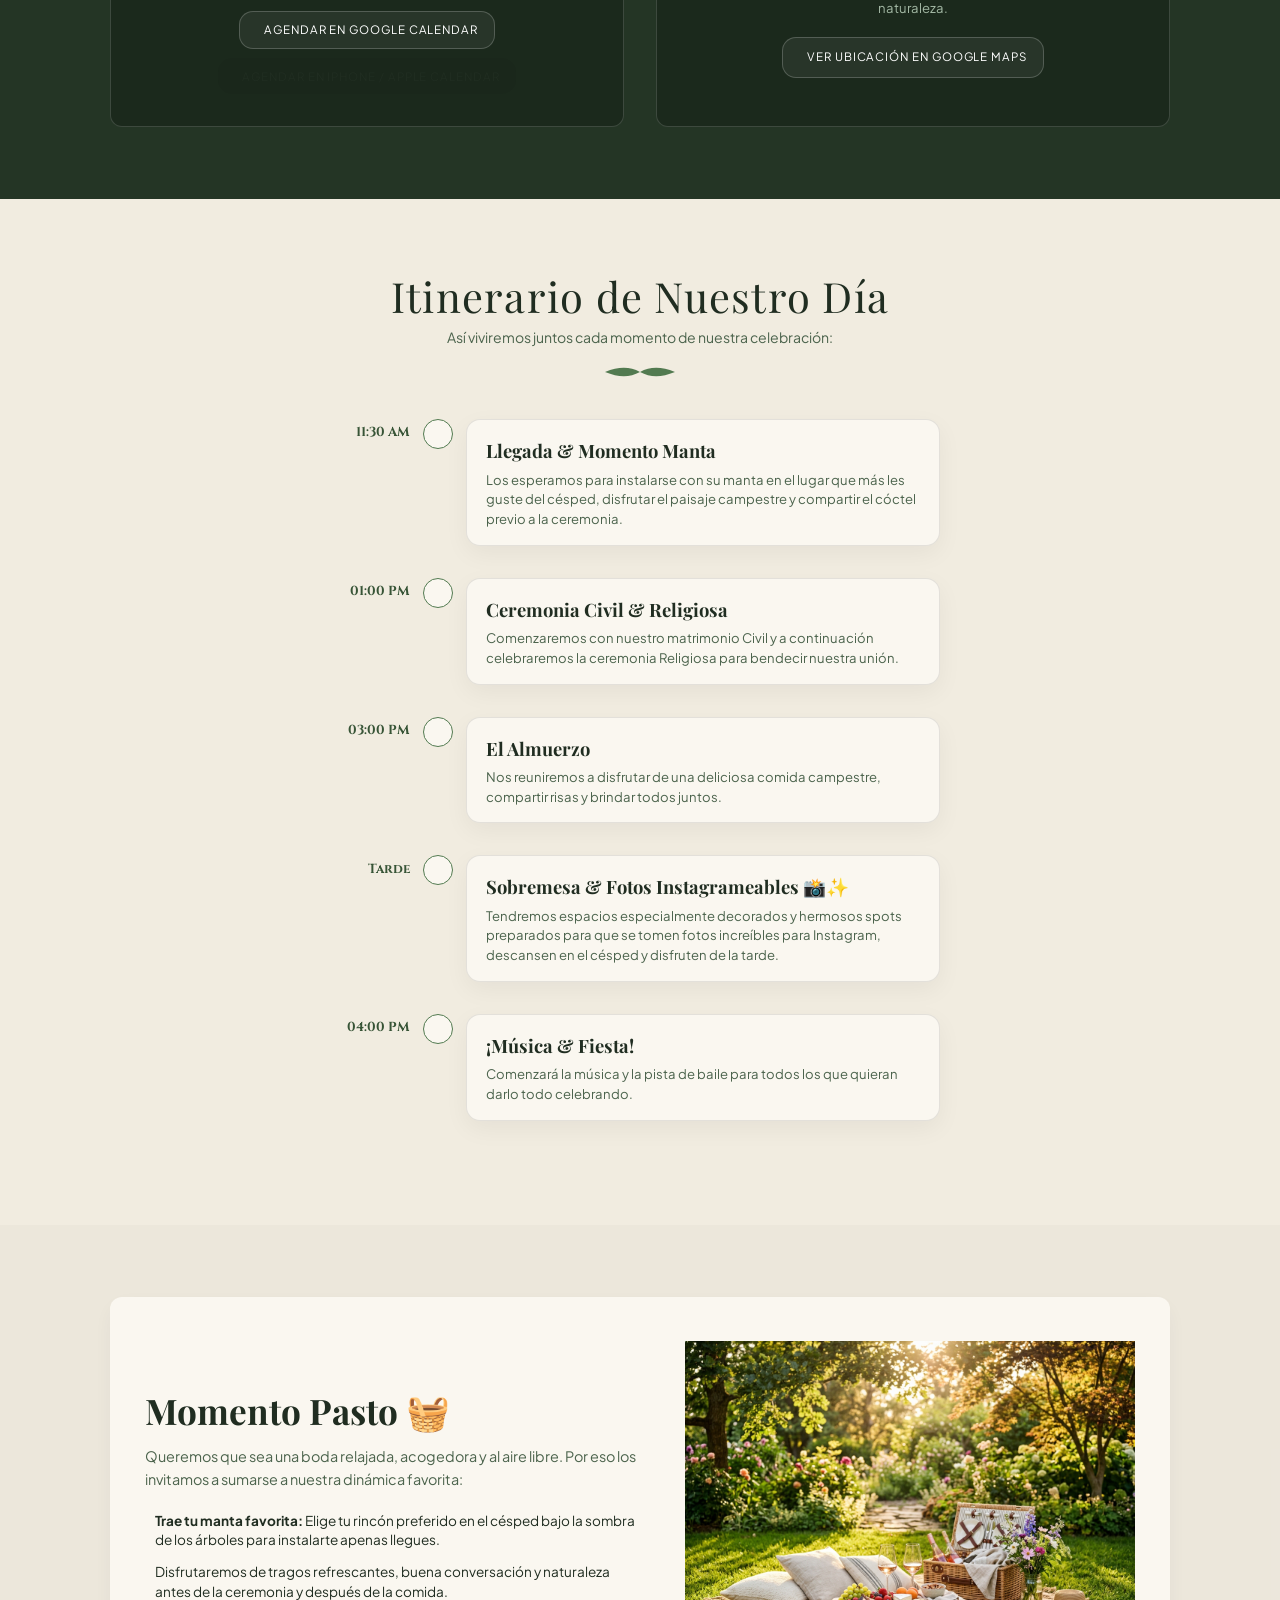
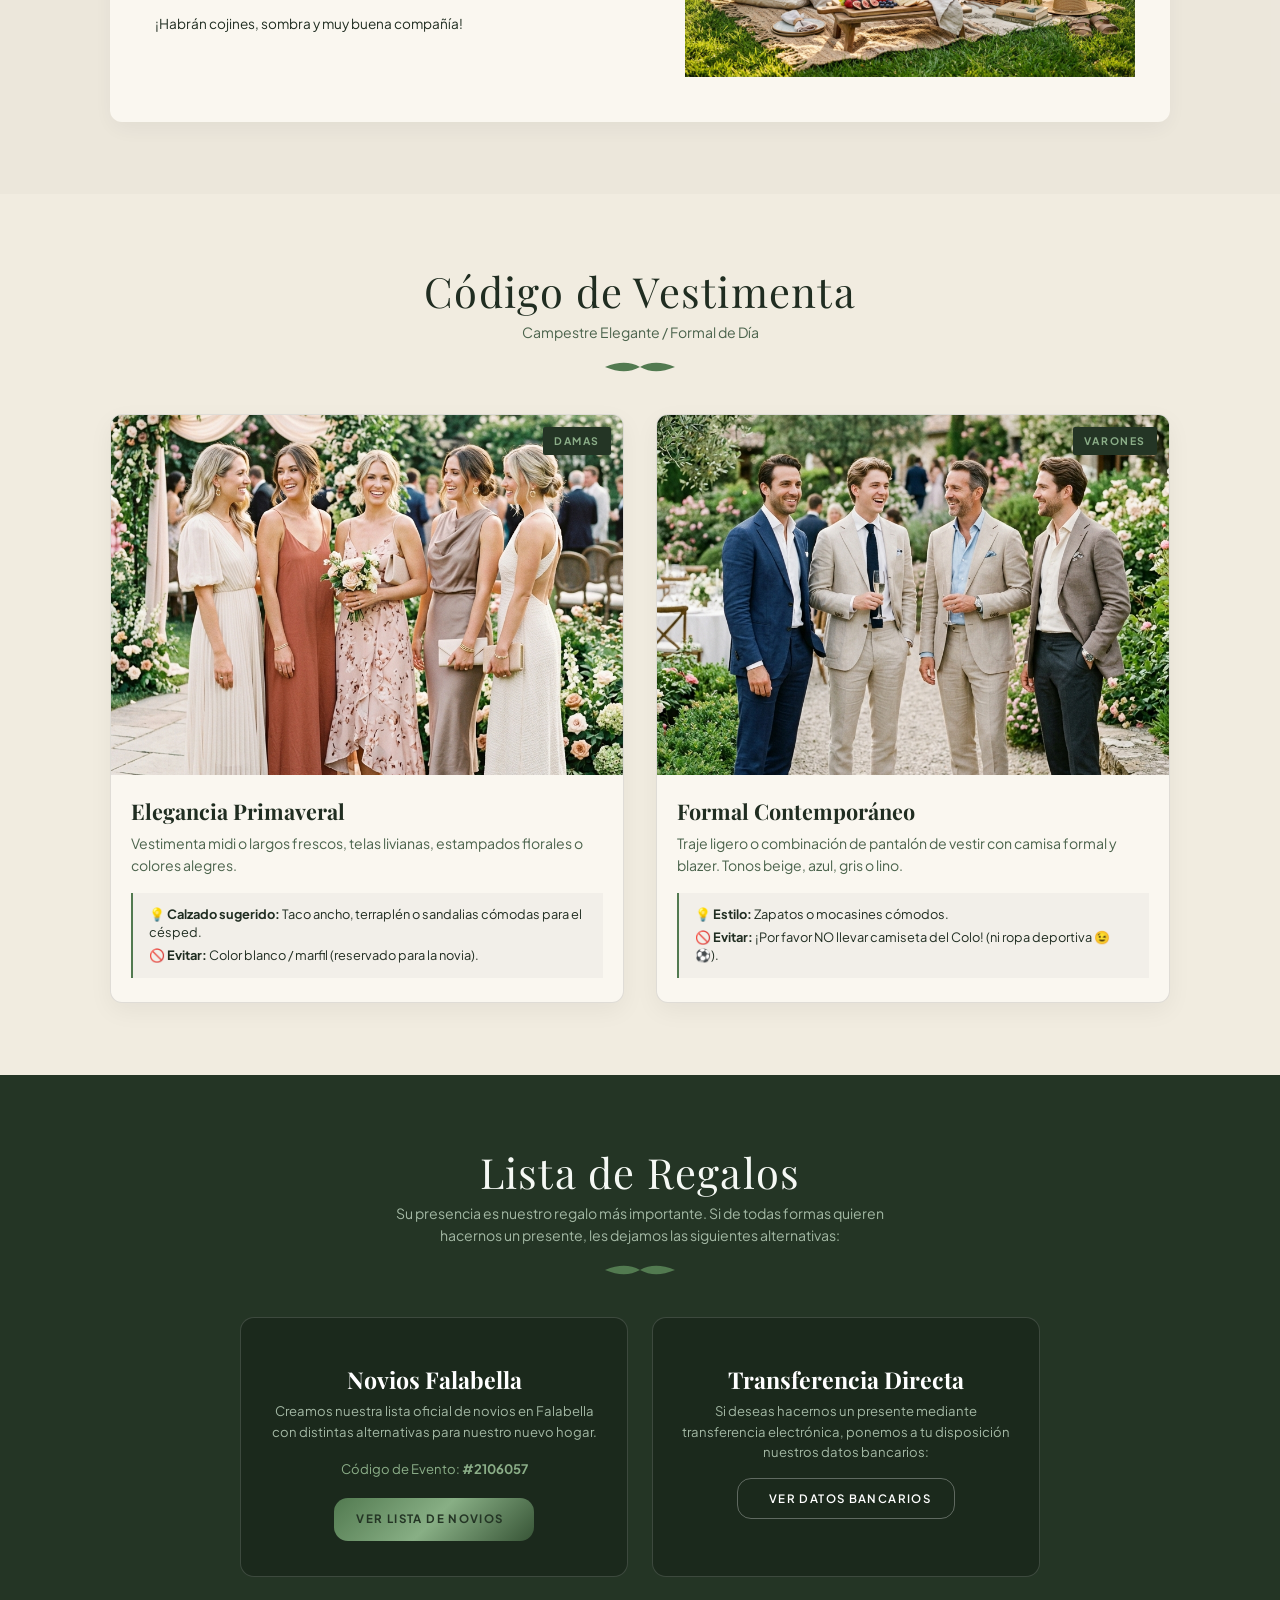
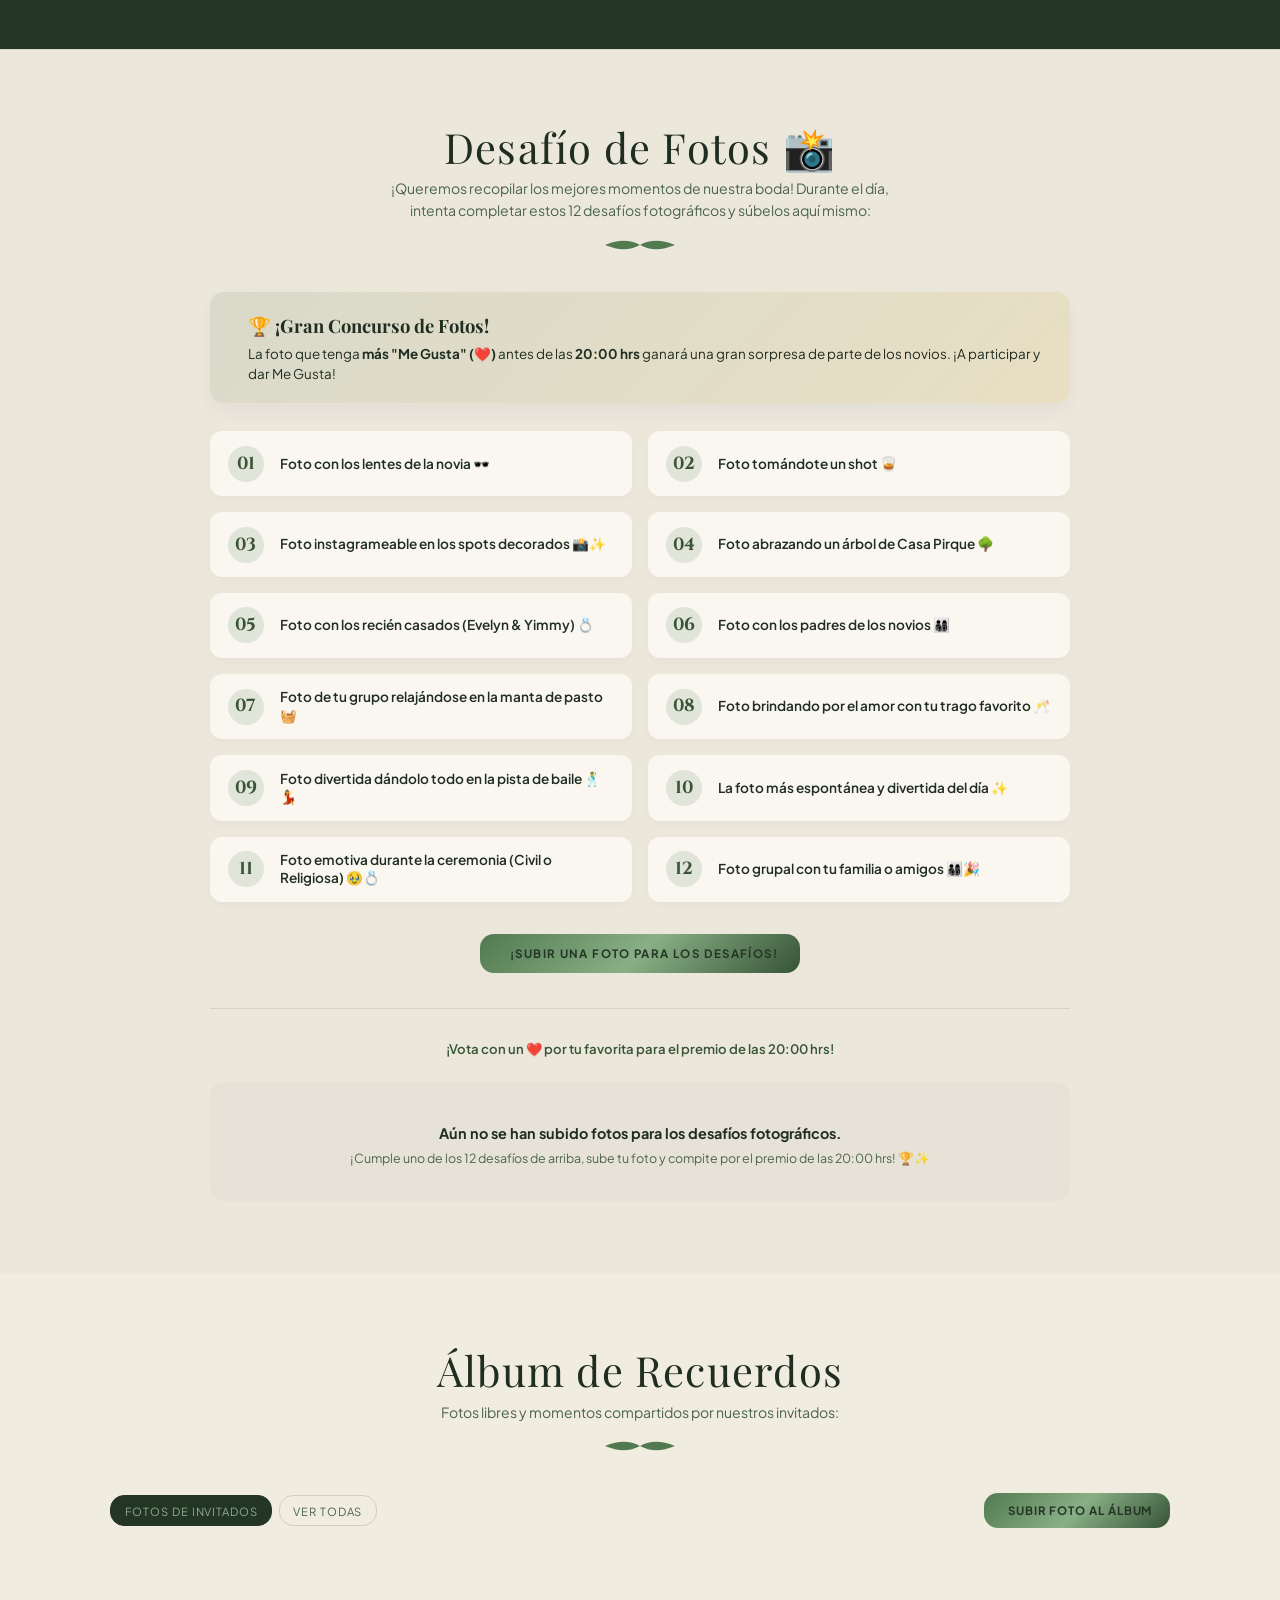
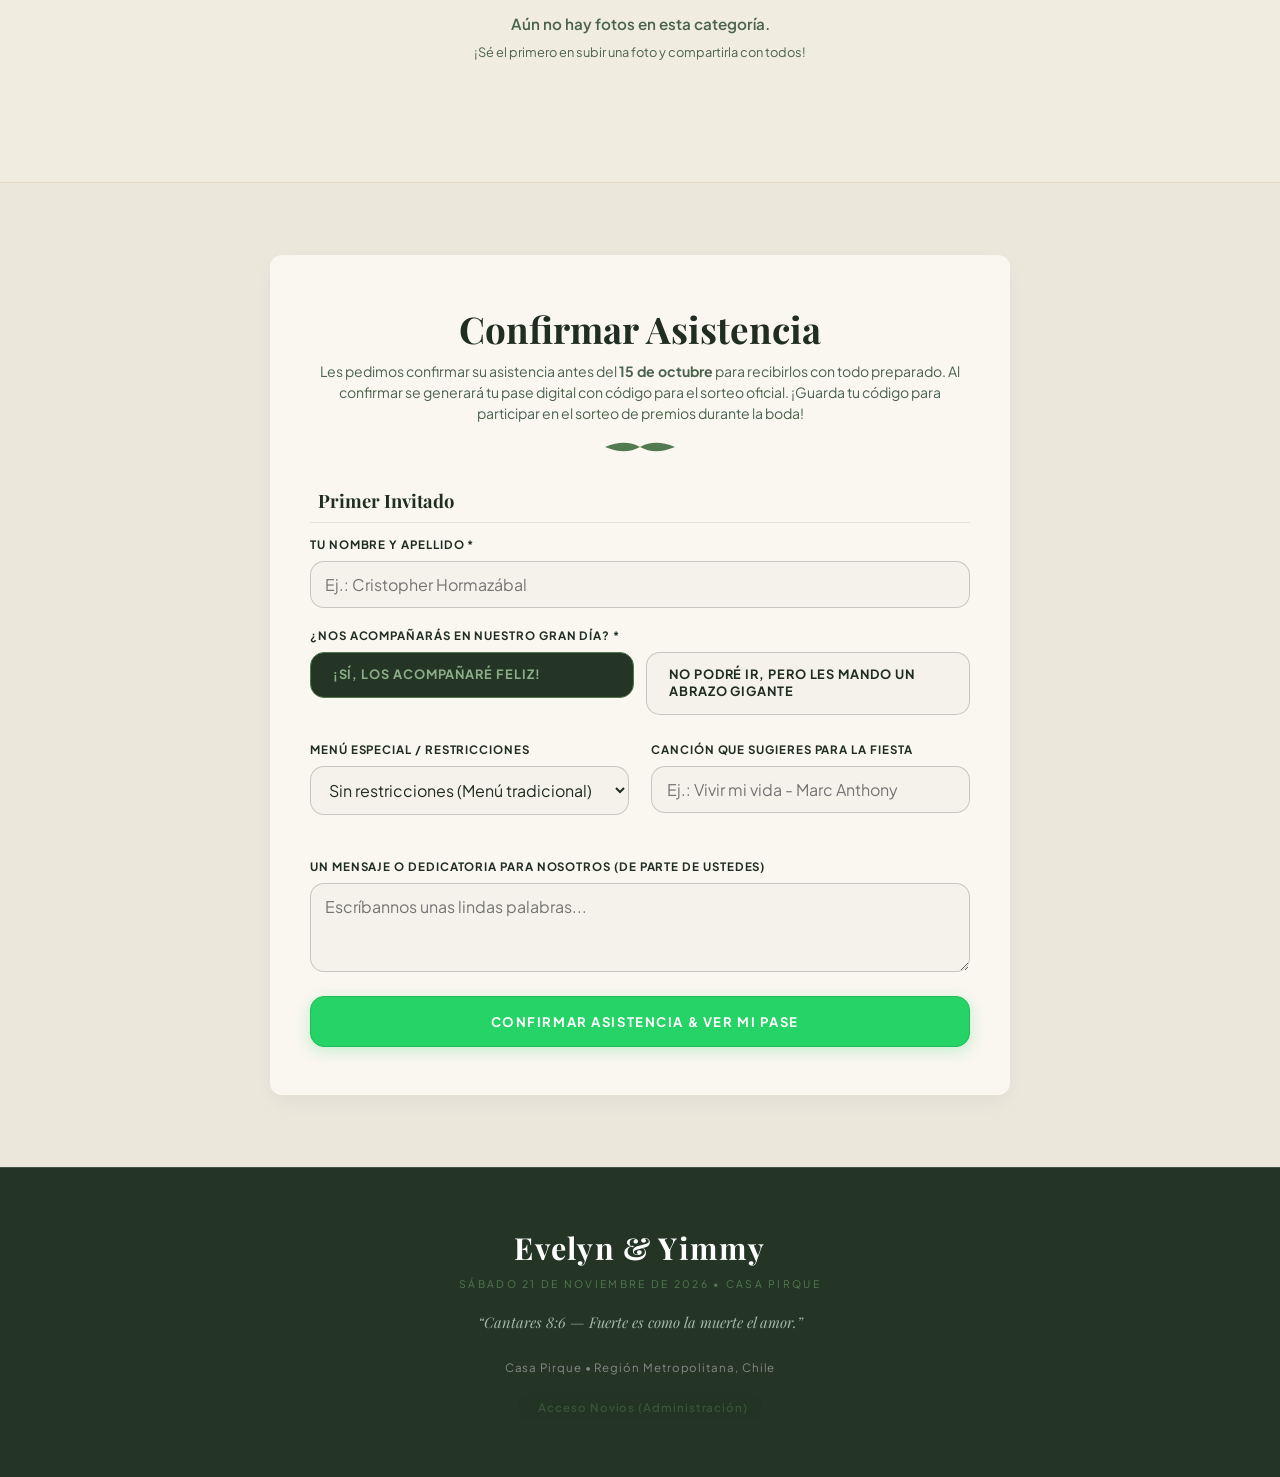
==== commit f0cc5ad9: "Cambiar palabra vestidos por vestimenta en seccion Elegancia Primaveral" ====
--- a/index.html
+++ b/index.html
@@ -332,7 +332,7 @@
             <div class="lookbook-body">
               <h3 class="lookbook-name">Elegancia Primaveral</h3>
               <p class="lookbook-desc">
-                Vestidos midi o largos frescos, telas livianas, estampados florales o colores alegres.
+                Vestimenta midi o largos frescos, telas livianas, estampados florales o colores alegres.
               </p>
               <div class="lookbook-tips">
                 <p><strong>💡 Calzado sugerido:</strong> Taco ancho, terraplén o sandalias cómodas para el césped.</p>
